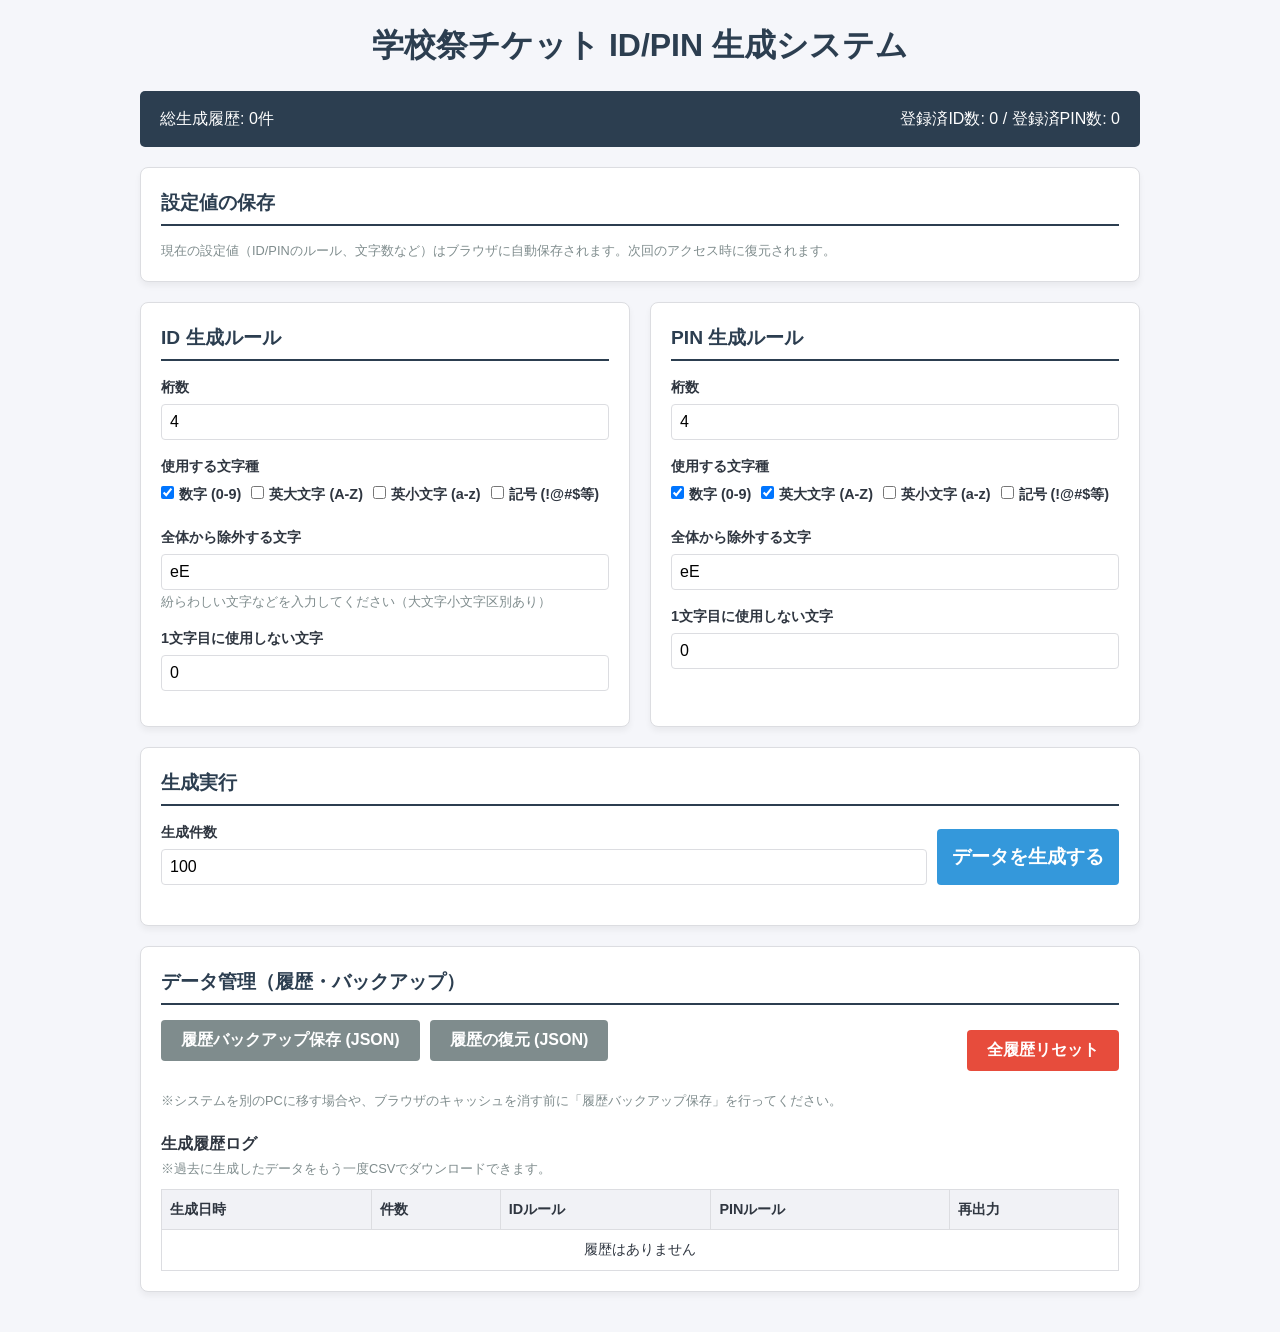
==== index.html @ c4ed3390 "feat: create initial HTML structure for ID PIN generator" ====
<!DOCTYPE html>
<html lang="ja">
<head>
    <meta charset="UTF-8">
    <meta name="viewport" content="width=device-width, initial-scale=1.0">
    <title>学校祭チケット ID/PIN 生成システム</title>
    <style>
        :root {
            --primary-color: #2c3e50;
            --secondary-color: #3498db;
            --danger-color: #e74c3c;
            --success-color: #2ecc71;
            --background-color: #f5f6fa;
            --card-bg: #ffffff;
            --border-color: #dcdde1;
            --text-color: #2f3640;
            --btn-csv-bg: #8e44ad; /* チケットCSVダウンロード（新規）の色 */
            --btn-csv-hover-bg: #9b59b6;
            --btn-history-bg: #34495e; /* 履歴からの再ダウンロードボタンの色 */
            --btn-history-hover-bg: #2c3e50;
        }

        * {
            box-sizing: border-box;
            margin: 0;
            padding: 0;
        }

        body {
            font-family: 'Helvetica Neue', Arial, 'Hiragino Kaku Gothic ProN', 'Hiragino Sans', Meiryo, sans-serif;
            background-color: var(--background-color);
            color: var(--text-color);
            line-height: 1.6;
            padding: 20px;
        }

        .container {
            max-width: 1000px;
            margin: 0 auto;
        }

        h1 {
            text-align: center;
            color: var(--primary-color);
            margin-bottom: 20px;
        }

        .status-bar {
            background-color: var(--primary-color);
            color: white;
            padding: 10px 20px;
            border-radius: 5px;
            margin-bottom: 20px;
            display: flex;
            justify-content: space-between;
            flex-wrap: wrap;
        }
        .status-bar span {
            margin: 5px 0;
        }

        .card {
            background-color: var(--card-bg);
            border-radius: 8px;
            padding: 20px;
            margin-bottom: 20px;
            box-shadow: 0 4px 6px rgba(0,0,0,0.05);
            border: 1px solid var(--border-color);
        }

        .card h2 {
            border-bottom: 2px solid var(--primary-color);
            padding-bottom: 5px;
            margin-bottom: 15px;
            font-size: 1.2rem;
            color: var(--primary-color);
        }

        .grid-2col {
            display: grid;
            grid-template-columns: 1fr 1fr;
            gap: 20px;
        }

        @media (max-width: 768px) {
            .grid-2col {
                grid-template-columns: 1fr;
            }
        }

        .form-group {
            margin-bottom: 15px;
        }

        .form-group label {
            display: block;
            font-weight: bold;
            margin-bottom: 5px;
            font-size: 0.9rem;
        }

        .form-group input[type="number"],
        .form-group input[type="text"] {
            width: 100%;
            padding: 8px;
            border: 1px solid var(--border-color);
            border-radius: 4px;
            font-size: 1rem;
        }

        .checkbox-group {
            display: flex;
            flex-wrap: wrap;
            gap: 10px;
        }

        .checkbox-label {
            display: flex;
            align-items: center;
            font-weight: normal;
            font-size: 0.9rem;
            cursor: pointer;
        }

        .checkbox-label input {
            margin-right: 5px;
        }

        .btn {
            padding: 10px 20px;
            border: none;
            border-radius: 4px;
            font-size: 1rem;
            cursor: pointer;
            transition: background-color 0.2s;
            color: white;
            font-weight: bold;
        }

        .btn-sm {
            padding: 5px 10px;
            font-size: 0.85rem;
        }

        .btn-primary { background-color: var(--secondary-color); }
        .btn-primary:hover { background-color: #2980b9; }
        
        .btn-danger { background-color: var(--danger-color); }
        .btn-danger:hover { background-color: #c0392b; }

        .btn-secondary { background-color: #7f8c8d; }
        .btn-secondary:hover { background-color: #95a5a6; }

        .btn-csv { background-color: var(--btn-csv-bg); }
        .btn-csv:hover { background-color: var(--btn-csv-hover-bg); }

        .btn-history { background-color: var(--btn-history-bg); }
        .btn-history:hover { background-color: var(--btn-history-hover-bg); }

        .btn-block {
            display: block;
            width: 100%;
            font-size: 1.2rem;
            padding: 15px;
        }

        .controls-row {
            display: flex;
            gap: 10px;
            align-items: flex-end;
            margin-bottom: 20px;
            flex-wrap: wrap;
        }
        .controls-row > *:not(:last-child) {
            margin-bottom: 10px;
        }
        .controls-row .btn-block {
            width: auto;
            min-width: 150px;
        }
        .controls-row > div:first-child {
            flex-grow: 1;
            min-width: 200px;
        }

        #fileInput {
            display: none;
        }
        
        .help-text {
            font-size: 0.8rem;
            color: #7f8c8d;
            margin-top: 2px;
        }

        table {
            width: 100%;
            border-collapse: collapse;
            margin-top: 10px;
            font-size: 0.9rem;
        }

        th, td {
            border: 1px solid var(--border-color);
            padding: 8px;
            text-align: left;
        }

        th {
            background-color: #f1f2f6;
        }
        
        #historyTable td {
            vertical-align: middle;
        }

        .alert {
            padding: 15px;
            margin-bottom: 20px;
            border-radius: 4px;
            color: white;
            font-weight: bold;
        }
        .alert-warning { background-color: #f39c12; }

    </style>
</head>
<body>

<div class="container">
    <h1>学校祭チケット ID/PIN 生成システム</h1>

    <div class="status-bar">
        <span id="statusTotalCreated">総生成履歴: 0件</span>
        <span id="statusUsedIds">登録済ID数: 0 / 登録済PIN数: 0</span>
    </div>

    <div class="card">
        <h2>設定値の保存</h2>
        <p class="help-text">現在の設定値（ID/PINのルール、文字数など）はブラウザに自動保存されます。次回のアクセス時に復元されます。</p>
    </div>

    <div class="grid-2col">
        <!-- ID設定 -->
        <div class="card">
            <h2>ID 生成ルール</h2>
            <div class="form-group">
                <label>桁数</label>
                <input type="number" id="idLength" value="4" min="4" max="32">
            </div>
            <div class="form-group">
                <label>使用する文字種</label>
                <div class="checkbox-group">
                    <label class="checkbox-label"><input type="checkbox" id="idUseNum" checked>数字 (0-9)</label>
                    <label class="checkbox-label"><input type="checkbox" id="idUseUpper">英大文字 (A-Z)</label>
                    <label class="checkbox-label"><input type="checkbox" id="idUseLower">英小文字 (a-z)</label>
                    <label class="checkbox-label"><input type="checkbox" id="idUseSym">記号 (!@#$等)</label>
                </div>
            </div>
            <div class="form-group">
                <label>全体から除外する文字</label>
                <input type="text" id="idExclude" value="eE" placeholder="例: 0Oo1Il">
                <div class="help-text">紛らわしい文字などを入力してください（大文字小文字区別あり）</div>
            </div>
            <div class="form-group">
                <label>1文字目に使用しない文字</label>
                <input type="text" id="idExcludeFirst" value="0">
            </div>
        </div>

        <!-- PIN設定 -->
        <div class="card">
            <h2>PIN 生成ルール</h2>
            <div class="form-group">
                <label>桁数</label>
                <input type="number" id="pinLength" value="4" min="4" max="32">
            </div>
            <div class="form-group">
                <label>使用する文字種</label>
                <div class="checkbox-group">
                    <label class="checkbox-label"><input type="checkbox" id="pinUseNum" checked>数字 (0-9)</label>
                    <label class="checkbox-label"><input type="checkbox" id="pinUseUpper" checked>英大文字 (A-Z)</label>
                    <label class="checkbox-label"><input type="checkbox" id="pinUseLower">英小文字 (a-z)</label>
                    <label class="checkbox-label"><input type="checkbox" id="pinUseSym">記号 (!@#$等)</label>
                </div>
            </div>
            <div class="form-group">
                <label>全体から除外する文字</label>
                <input type="text" id="pinExclude" value="eE" placeholder="例: 0Oo1Il">
            </div>
            <div class="form-group">
                <label>1文字目に使用しない文字</label>
                <input type="text" id="pinExcludeFirst" value="0">
            </div>
        </div>
    </div>

    <!-- 実行エリア -->
    <div class="card">
        <h2>生成実行</h2>
        <div class="controls-row">
            <div class="form-group" style="margin-bottom: 0; flex-grow: 1;">
                <label>生成件数</label>
                <input type="number" id="generateCount" value="100" min="1" max="10000">
            </div>
            <button class="btn btn-primary btn-block" style="width: auto;" onclick="generateData()">データを生成する</button>
        </div>
        <div id="theoreticalLimitAlert" class="alert alert-warning" style="display: none;">
            警告: 設定されたルールでは、理論上の最大生成可能件数を超過する、または非常に近い状態です。生成に時間がかかるか、失敗する可能性があります。
        </div>
    </div>

    <!-- 結果エリア -->
    <div class="card" id="resultArea" style="display: none;">
        <h2>直近の生成結果 <span id="currentCount"></span></h2>
        <div class="controls-row">
            <button class="btn btn-csv" onclick="downloadCSV()">チケット用CSVダウンロード</button>
        </div>
        <p class="help-text">※プレビューは先頭10件のみ表示しています</p>
        <table>
            <thead>
                <tr>
                    <th>No.</th>
                    <th>ID</th>
                    <th>PIN</th>
                </tr>
            </thead>
            <tbody id="previewTable">
                <!-- プレビューがここに挿入されます -->
            </tbody>
        </table>
    </div>

    <!-- 履歴・システム管理 -->
    <div class="card">
        <h2>データ管理（履歴・バックアップ）</h2>
        <div class="controls-row">
            <button class="btn btn-secondary" onclick="exportBackupJSON()">履歴バックアップ保存 (JSON)</button>
            <button class="btn btn-secondary" onclick="document.getElementById('fileInput').click()">履歴の復元 (JSON)</button>
            <input type="file" id="fileInput" accept=".json" onchange="importBackupJSON(event)">
            <button class="btn btn-danger" style="margin-left: auto;" onclick="clearHistory()">全履歴リセット</button>
        </div>
        <p class="help-text">※システムを別のPCに移す場合や、ブラウザのキャッシュを消す前に「履歴バックアップ保存」を行ってください。</p>
        
        <h3 style="margin-top: 20px; font-size: 1rem;">生成履歴ログ</h3>
        <p class="help-text">※過去に生成したデータをもう一度CSVでダウンロードできます。</p>
        <table>
            <thead>
                <tr>
                    <th>生成日時</th>
                    <th>件数</th>
                    <th>IDルール</th>
                    <th>PINルール</th>
                    <th>再出力</th>
                </tr>
            </thead>
            <tbody id="historyTable">
                <!-- 履歴がここに挿入されます -->
            </tbody>
        </table>
    </div>
</div>

<script>
    // --- 文字種定義 ---
    const CHAR_SETS = {
        num: '0123456789',
        upper: 'ABCDEFGHIJKLMNOPQRSTUVWXYZ',
        lower: 'abcdefghijklmnopqrstuvwxyz',
        sym: '!@#$%^&*()_+-=[]{}|;:,.<>?'
    };

    // --- データ保存用キー ---
    const STORAGE_KEY = 'ticket_generator_data';

    // --- アプリケーションデータ構造 ---
    let appData = {
        settings: {
            id: { length: 4, useNum: true, useUpper: false, useLower: false, useSym: false, exclude: 'eE', excludeFirst: '0' },
            pin: { length: 4, useNum: true, useUpper: true, useLower: false, useSym: false, exclude: 'eE', excludeFirst: '0' },
            generateCount: 100
        },
        history: [], // { batchId, date, count, idRules, pinRules, data: [{id, pin}] }
        usedIds: [],
        usedPins: []
    };

    let currentGeneratedBatch = []; 

    // --- 初期化処理 ---
    window.onload = function() {
        loadData();
        applySettingsToUI();
        updateUI();
    };

    // --- ロジック: データロード・セーブ ---
    function loadData() {
        try {
            const saved = localStorage.getItem(STORAGE_KEY);
            if (saved) {
                const parsed = JSON.parse(saved);
                appData.settings = { ...getDefaultSettings(), ...parsed.settings };
                appData.history = parsed.history || [];
                appData.usedIds = parsed.usedIds || [];
                appData.usedPins = parsed.usedPins || [];
            } else {
                appData.settings = getDefaultSettings();
            }
        } catch (e) {
            console.error("データの読み込みに失敗しました", e);
            alert("履歴データの読み込みに失敗しました。データが破損している可能性があります。");
            appData.settings = getDefaultSettings();
        }
    }

    function saveData() {
        try {
            localStorage.setItem(STORAGE_KEY, JSON.stringify(appData));
        } catch (e) {
            console.error("データの保存に失敗しました", e);
            alert("データの保存に失敗しました。ブラウザのストレージ容量制限に達した可能性があります。古い履歴を削除するかバックアップを取ってください。");
        }
    }

    // --- デフォルト設定 ---
    function getDefaultSettings() {
        return {
            id: { length: 4, useNum: true, useUpper: false, useLower: false, useSym: false, exclude: 'eE', excludeFirst: '0' },
            pin: { length: 4, useNum: true, useUpper: true, useLower: false, useSym: false, exclude: 'eE', excludeFirst: '0' },
            generateCount: 100
        };
    }

    // --- UIと設定の同期 ---
    function applySettingsToUI() {
        document.getElementById('idLength').value = appData.settings.id.length;
        document.getElementById('idUseNum').checked = appData.settings.id.useNum;
        document.getElementById('idUseUpper').checked = appData.settings.id.useUpper;
        document.getElementById('idUseLower').checked = appData.settings.id.useLower;
        document.getElementById('idUseSym').checked = appData.settings.id.useSym;
        document.getElementById('idExclude').value = appData.settings.id.exclude;
        document.getElementById('idExcludeFirst').value = appData.settings.id.excludeFirst;

        document.getElementById('pinLength').value = appData.settings.pin.length;
        document.getElementById('pinUseNum').checked = appData.settings.pin.useNum;
        document.getElementById('pinUseUpper').checked = appData.settings.pin.useUpper;
        document.getElementById('pinUseLower').checked = appData.settings.pin.useLower;
        document.getElementById('pinUseSym').checked = appData.settings.pin.useSym;
        document.getElementById('pinExclude').value = appData.settings.pin.exclude;
        document.getElementById('pinExcludeFirst').value = appData.settings.pin.excludeFirst;

        document.getElementById('generateCount').value = appData.settings.generateCount;
    }

    function saveSettingsFromUI() {
        appData.settings.id.length = parseInt(document.getElementById('idLength').value);
        appData.settings.id.useNum = document.getElementById('idUseNum').checked;
        appData.settings.id.useUpper = document.getElementById('idUseUpper').checked;
        appData.settings.id.useLower = document.getElementById('idUseLower').checked;
        appData.settings.id.useSym = document.getElementById('idUseSym').checked;
        appData.settings.id.exclude = document.getElementById('idExclude').value;
        appData.settings.id.excludeFirst = document.getElementById('idExcludeFirst').value;

        appData.settings.pin.length = parseInt(document.getElementById('pinLength').value);
        appData.settings.pin.useNum = document.getElementById('pinUseNum').checked;
        appData.settings.pin.useUpper = document.getElementById('pinUseUpper').checked;
        appData.settings.pin.useLower = document.getElementById('pinUseLower').checked;
        appData.settings.pin.useSym = document.getElementById('pinUseSym').checked;
        appData.settings.pin.exclude = document.getElementById('pinExclude').value;
        appData.settings.pin.excludeFirst = document.getElementById('pinExcludeFirst').value;

        appData.settings.generateCount = parseInt(document.getElementById('generateCount').value);
        saveData();
    }

    // --- ロジック: 文字列生成 ---
    function buildCharPool(typeSettings) {
        let pool = '';
        if (typeSettings.useNum) pool += CHAR_SETS.num;
        if (typeSettings.useUpper) pool += CHAR_SETS.upper;
        if (typeSettings.useLower) pool += CHAR_SETS.lower;
        if (typeSettings.useSym) pool += CHAR_SETS.sym;

        if (typeSettings.exclude) {
            const excludeRegex = new RegExp(`[${escapeRegex(typeSettings.exclude)}]`, 'g');
            pool = pool.replace(excludeRegex, '');
        }
        return pool;
    }

    function escapeRegex(string) {
        return string.replace(/[.*+?^${}()|[\]\\]/g, '\\$&');
    }

    function generateRandomString(length, pool, excludeFirstChars) {
        let result = '';
        const poolLength = pool.length;
        
        let firstChar = '';
        let attempts = 0;
        do {
            firstChar = pool.charAt(Math.floor(Math.random() * poolLength));
            attempts++;
            if (attempts > 2000) throw new Error("1文字目の生成ルールが厳しすぎます。");
        } while (excludeFirstChars.includes(firstChar));
        result += firstChar;

        for (let i = 1; i < length; i++) {
            result += pool.charAt(Math.floor(Math.random() * poolLength));
        }
        return result;
    }

    // --- ロジック: 理論値計算 ---
    function calculateTheoreticalMax(length, poolLength) {
        if (poolLength === 0) return 0;
        return Math.pow(poolLength, length);
    }

    // --- ロジック: メイン生成処理 ---
    function generateData() {
        saveSettingsFromUI();
        
        const settings = appData.settings;
        const count = settings.generateCount;

        const idPool = buildCharPool(settings.id);
        const pinPool = buildCharPool(settings.pin);

        if (idPool.length === 0) return alert("IDに使用できる文字がありません。ルールを見直してください。");
        if (pinPool.length === 0) return alert("PINに使用できる文字がありません。ルールを見直してください。");

        const idTheoreticalMax = calculateTheoreticalMax(settings.id.length, idPool.length);
        const pinTheoreticalMax = calculateTheoreticalMax(settings.pin.length, pinPool.length);
        const totalPossibleCombinations = Math.min(idTheoreticalMax, pinTheoreticalMax);
        
        const currentTotalUsed = appData.usedIds.length;
        const generationLimit = 10000;
        const theoreticalLimitThreshold = 100000;

        if (count > generationLimit) {
             alert(`生成件数が ${generationLimit}件 を超えています。処理に時間がかかるか、失敗する可能性があります。`);
        }

        let theoreticalMaxWarning = false;
        if (totalPossibleCombinations > 0) {
            if (currentTotalUsed + count > theoreticalLimitThreshold || count > theoreticalLimitThreshold) {
                theoreticalMaxWarning = true;
            }
        } else {
            if (currentTotalUsed + count > theoreticalLimitThreshold) {
                theoreticalMaxWarning = true;
            }
        }

        if (theoreticalMaxWarning) {
            document.getElementById('theoreticalLimitAlert').style.display = 'block';
            if (!confirm("警告: 設定されたルールでは、理論上の最大生成可能件数を超過する、または非常に近い状態です。\n生成に時間がかかるか、失敗する可能性があります。\n続行しますか？")) {
                document.getElementById('theoreticalLimitAlert').style.display = 'none';
                return;
            }
            document.getElementById('theoreticalLimitAlert').style.display = 'none';
        } else {
             document.getElementById('theoreticalLimitAlert').style.display = 'none';
        }

        const usedIdsSet = new Set(appData.usedIds);
        const usedPinsSet = new Set(appData.usedPins);

        let newBatch = [];
        let newIds = [];
        let newPins = [];

        const idExcludeFirstChars = settings.id.excludeFirst;
        const pinExcludeFirstChars = settings.pin.excludeFirst;

        try {
            const maxAttemptsPerItem = 2000;
            let totalAttempts = 0;
            const maxTotalAttempts = count * maxAttemptsPerItem * 2;

            for (let i = 0; i < count; i++) {
                let newId, newPin;
                let idAttempts = 0;
                let pinAttempts = 0;

                do {
                    newId = generateRandomString(settings.id.length, idPool, idExcludeFirstChars);
                    idAttempts++;
                    totalAttempts++;
                    if (idAttempts > maxAttemptsPerItem || totalAttempts > maxTotalAttempts) throw new Error("IDの生成に失敗しました。ルールが厳しすぎるか、組み合わせが枯渇しています。");
                } while (usedIdsSet.has(newId));
                usedIdsSet.add(newId);

                do {
                    newPin = generateRandomString(settings.pin.length, pinPool, pinExcludeFirstChars);
                    pinAttempts++;
                    totalAttempts++;
                    if (pinAttempts > maxAttemptsPerItem || totalAttempts > maxTotalAttempts) throw new Error("PINの生成に失敗しました。ルールが厳しすぎるか、組み合わせが枯渇しています。");
                } while (usedPinsSet.has(newPin));
                usedPinsSet.add(newPin);

                newBatch.push({ id: newId, pin: newPin });
                newIds.push(newId);
                newPins.push(newPin);
            }
        } catch (e) {
            alert("生成エラー: " + e.message);
            return;
        }

        const now = new Date();
        const batchInfo = {
            batchId: 'BATCH_' + now.getTime(),
            date: now.toLocaleString('ja-JP'),
            count: count,
            idRules: { ...settings.id },
            pinRules: { ...settings.pin },
            data: newBatch // ★生成したデータ本体を履歴にも保存する
        };

        appData.history.unshift(batchInfo);
        appData.usedIds.push(...newIds);
        appData.usedPins.push(...newPins);
        
        saveData();
        currentGeneratedBatch = newBatch;
        
        updateUI();
        renderPreview();
        
        document.getElementById('resultArea').style.display = 'block';
        alert(`${count}件の生成が完了しました！`);
    }

    // --- UI更新処理 ---
    function updateUI() {
        let totalCount = appData.history.reduce((sum, record) => sum + record.count, 0);
        document.getElementById('statusTotalCreated').innerText = `総生成履歴: ${totalCount.toLocaleString()}件`;
        document.getElementById('statusUsedIds').innerText = `登録済ID数: ${appData.usedIds.length.toLocaleString()} / 登録済PIN数: ${appData.usedPins.length.toLocaleString()}`;

        const tbody = document.getElementById('historyTable');
        tbody.innerHTML = '';
        if (appData.history.length === 0) {
            tbody.innerHTML = '<tr><td colspan="5" style="text-align:center;">履歴はありません</td></tr>';
        } else {
            appData.history.forEach(record => {
                const tr = document.createElement('tr');
                const formatRules = (rules) => {
                    let parts = [];
                    if (rules.length !== undefined) parts.push(`${rules.length}桁`);
                    if (rules.useNum) parts.push('数字');
                    if (rules.useUpper) parts.push('大文字');
                    if (rules.useLower) parts.push('小文字');
                    if (rules.useSym) parts.push('記号');
                    if (rules.exclude) parts.push(`除外:${rules.exclude}`);
                    if (rules.excludeFirst) parts.push(`1桁除外:${rules.excludeFirst}`);
                    return parts.join(', ');
                };

                // データが存在するかどうかでボタンの表示を切り替え
                const hasData = record.data && record.data.length > 0;
                const downloadBtn = hasData 
                    ? `<button class="btn btn-history btn-sm" onclick="downloadHistoricalData('${record.batchId}')">CSV出力</button>`
                    : `<span style="color:#999; font-size:0.8em;">データなし</span>`;

                tr.innerHTML = `
                    <td>${record.date}</td>
                    <td>${record.count.toLocaleString()} 件</td>
                    <td style="font-size:0.8em;">${formatRules(record.idRules)}</td>
                    <td style="font-size:0.8em;">${formatRules(record.pinRules)}</td>
                    <td style="text-align:center;">${downloadBtn}</td>
                `;
                tbody.appendChild(tr);
            });
        }
    }

    function renderPreview() {
        document.getElementById('currentCount').innerText = `(${currentGeneratedBatch.length}件)`;
        const tbody = document.getElementById('previewTable');
        tbody.innerHTML = '';
        
        const displayLimit = Math.min(currentGeneratedBatch.length, 10);
        for (let i = 0; i < displayLimit; i++) {
            const item = currentGeneratedBatch[i];
            const tr = document.createElement('tr');
            tr.innerHTML = `<td>${i + 1}</td><td>${item.id}</td><td>${item.pin}</td>`;
            tbody.appendChild(tr);
        }
    }

    // --- エクスポート・管理系 ---
    function escapeCSV(val) {
        val = String(val);
        if (val.includes(',') || val.includes('"') || val.includes('\n')) {
            return '"' + val.replace(/"/g, '""') + '"';
        }
        return val;
    }

    // 直近の生成分をCSVダウンロード
    function downloadCSV() {
        if (currentGeneratedBatch.length === 0) return alert("エクスポートするデータがありません。");
        exportBatchToCSV(currentGeneratedBatch, `tickets_${new Date().toISOString().replace(/[-T:]/g, '').split('.')[0]}.csv`);
    }

    // 過去の履歴データを再ダウンロード
    function downloadHistoricalData(batchId) {
        const targetBatch = appData.history.find(b => b.batchId === batchId);
        if (!targetBatch || !targetBatch.data) {
            return alert("この履歴のデータ本体が見つかりません。");
        }
        // 日付文字列をファイル名用に安全な形式に変換（例: 2023/10/24 15:30:00 -> 20231024_153000）
        const safeDateStr = targetBatch.date.replace(/[\/\s:]/g, '_').replace('__', '_');
        exportBatchToCSV(targetBatch.data, `tickets_history_${safeDateStr}.csv`);
    }

    // 共通のCSV出力処理
    function exportBatchToCSV(dataArray, filename) {
        let csvContent = "ID,PIN\n";
        dataArray.forEach(item => {
            csvContent += `${escapeCSV(item.id)},${escapeCSV(item.pin)}\n`;
        });
        const bom = new Uint8Array([0xEF, 0xBB, 0xBF]);
        const blob = new Blob([bom, csvContent], { type: 'text/csv;charset=utf-8;' });
        const link = document.createElement("a");
        const url = URL.createObjectURL(blob);
        link.setAttribute("href", url);
        link.setAttribute("download", filename);
        link.style.visibility = 'hidden';
        document.body.appendChild(link);
        link.click();
        document.body.removeChild(link);
    }

    // バックアップJSONエクスポート
    function exportBackupJSON() {
        if (appData.usedIds.length === 0 && appData.history.length === 0) return alert("バックアップするデータがありません。");
        const dataStr = JSON.stringify(appData);
        const blob = new Blob([dataStr], { type: 'application/json' });
        const link = document.createElement("a");
        const url = URL.createObjectURL(blob);
        link.setAttribute("href", url);
        link.setAttribute("download", `ticket_generator_backup_${new Date().toISOString().replace(/[-T:]/g, '').split('.')[0]}.json`);
        document.body.appendChild(link);
        link.click();
        document.body.removeChild(link);
    }

    // バックアップJSONインポート
    function importBackupJSON(event) {
        const file = event.target.files[0];
        if (!file) return;

        const reader = new FileReader();
        reader.onload = function(e) {
            try {
                const importedData = JSON.parse(e.target.result);
                if (importedData && typeof importedData === 'object' &&
                    importedData.settings && importedData.history &&
                    importedData.usedIds && importedData.usedPins) {
                    
                    appData = {
                        settings: { ...getDefaultSettings(), ...importedData.settings },
                        history: importedData.history || [],
                        usedIds: importedData.usedIds || [],
                        usedPins: importedData.usedPins || []
                    };
                    saveData();
                    applySettingsToUI();
                    updateUI();
                    document.getElementById('resultArea').style.display = 'none';
                    alert("履歴データを復元しました。");
                } else {
                    alert("無効なバックアップファイルです。フォーマットが一致しません。");
                }
            } catch (err) {
                alert("ファイルの読み込みに失敗しました。ファイルが破損しているか、JSON形式ではありません。");
            }
            document.getElementById('fileInput').value = '';
        };
        reader.onerror = function() {
             alert("ファイルの読み込み中にエラーが発生しました。");
        };
        reader.readAsText(file);
    }

    // 全履歴リセット
    function clearHistory() {
        if (confirm("本当にすべての履歴、登録済みID/PIN、および設定を削除しますか？\n（この操作は元に戻せません。必要に応じて事前にバックアップを行ってください）")) {
            appData = {
                settings: getDefaultSettings(),
                history: [],
                usedIds: [],
                usedPins: []
            };
            saveData();
            applySettingsToUI();
            updateUI();
            document.getElementById('resultArea').style.display = 'none';
            alert("すべてのデータと設定をリセットしました。");
        }
    }

    // 各入力フィールドからフォーカスが外れた際などに設定を保存
    const settingInputs = document.querySelectorAll('#idLength, #idExclude, #idExcludeFirst, #pinLength, #pinExclude, #pinExcludeFirst, #generateCount');
    const settingCheckboxes = document.querySelectorAll('input[type="checkbox"][id^="idUse"], input[type="checkbox"][id^="pinUse"]');

    settingInputs.forEach(input => {
        input.addEventListener('blur', () => saveSettingsFromUI());
        input.addEventListener('change', () => saveSettingsFromUI());
    });
    settingCheckboxes.forEach(checkbox => {
        checkbox.addEventListener('change', () => saveSettingsFromUI());
    });

</script>

</body>
</html>
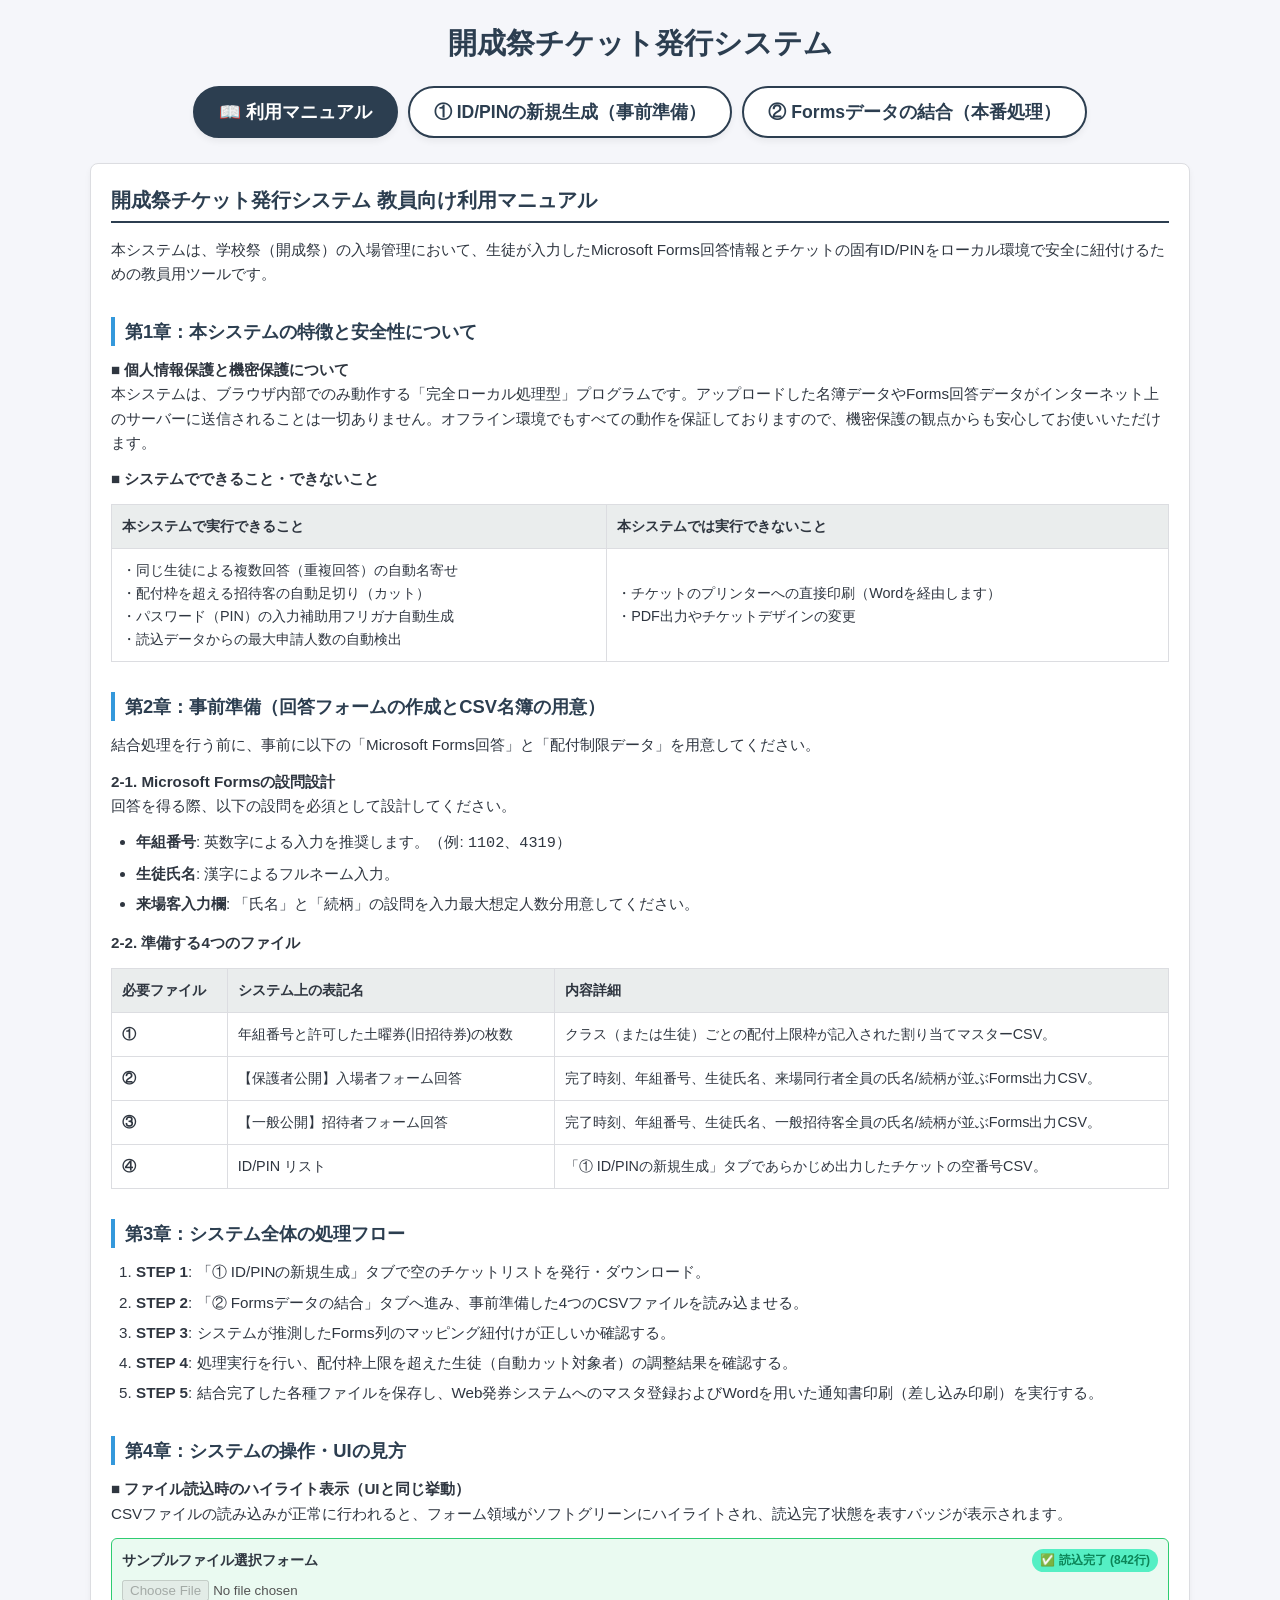
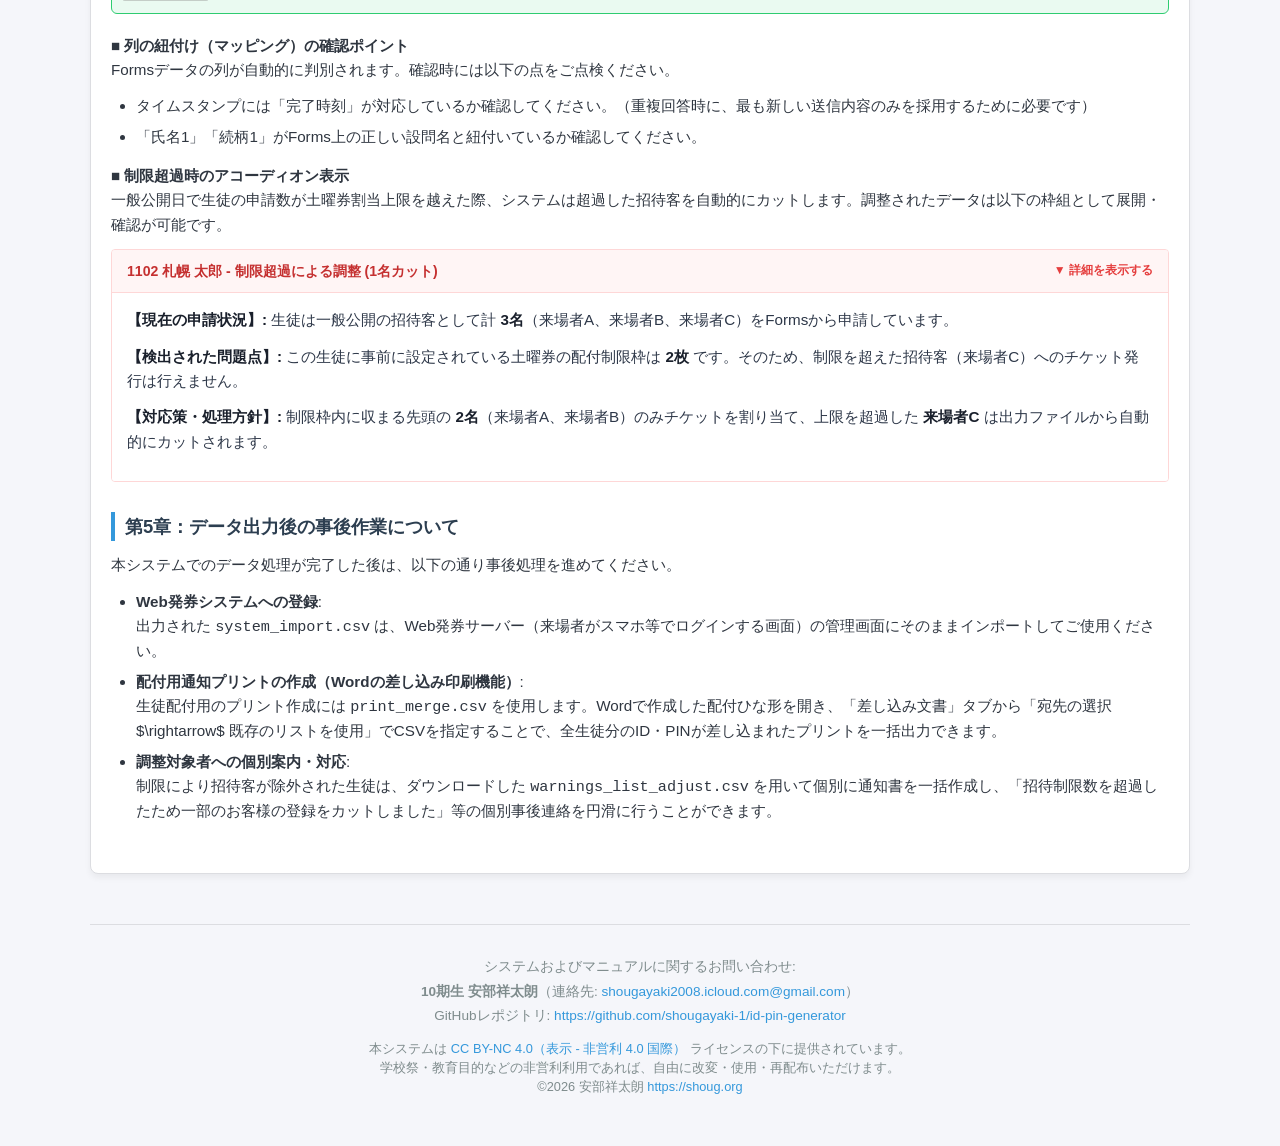
==== commit 0440f16c: "marge to 1 file" ====
--- a/index.html
+++ b/index.html
@@ -3,21 +3,21 @@
 <head>
     <meta charset="UTF-8">
     <meta name="viewport" content="width=device-width, initial-scale=1.0">
-    <title>学校祭チケット ID/PIN 生成システム</title>
+    <title>開成祭チケット発行システム</title>
     <style>
         :root {
             --primary-color: #2c3e50;
-            --secondary-color: #3498db;
+            --secondary-color: #34495e;
+            --accent-color: #3498db;
             --danger-color: #e74c3c;
-            --success-color: #2ecc71;
+            --success-color: #27ae60;
             --background-color: #f5f6fa;
             --card-bg: #ffffff;
             --border-color: #dcdde1;
             --text-color: #2f3640;
-            --btn-csv-bg: #8e44ad; /* チケットCSVダウンロード（新規）の色 */
+            --guide-bg: #e8f4f8;
+            --btn-csv-bg: #8e44ad;
             --btn-csv-hover-bg: #9b59b6;
-            --btn-history-bg: #34495e; /* 履歴からの再ダウンロードボタンの色 */
-            --btn-history-hover-bg: #2c3e50;
         }
 
         * {
@@ -35,7 +35,7 @@
         }
 
         .container {
-            max-width: 1000px;
+            max-width: 1100px;
             margin: 0 auto;
         }
 
@@ -43,10 +43,335 @@
             text-align: center;
             color: var(--primary-color);
             margin-bottom: 20px;
+            font-size: 1.8rem;
+        }
+
+        /* タブメニュー */
+        .tab-menu {
+            display: flex;
+            justify-content: center;
+            gap: 10px;
+            margin-bottom: 25px;
+            flex-wrap: wrap;
+        }
+
+        .tab-btn {
+            padding: 12px 24px;
+            font-size: 1.1rem;
+            font-weight: bold;
+            border: 2px solid var(--primary-color);
+            background-color: white;
+            color: var(--primary-color);
+            border-radius: 30px;
+            cursor: pointer;
+            transition: all 0.3s ease;
+            box-shadow: 0 4px 6px rgba(0,0,0,0.05);
+        }
+
+        .tab-btn.active {
+            background-color: var(--primary-color);
+            color: white;
+        }
+
+        .tab-content {
+            display: none;
+        }
+
+        .tab-content.active {
+            display: block;
+        }
+
+        /* カード・コンポーネント */
+        .card {
+            background-color: var(--card-bg);
+            border-radius: 8px;
+            padding: 20px;
+            margin-bottom: 20px;
+            box-shadow: 0 4px 6px rgba(0,0,0,0.05);
+            border: 1px solid var(--border-color);
+        }
+
+        .card h2 {
+            border-bottom: 2px solid var(--primary-color);
+            padding-bottom: 5px;
+            margin-bottom: 15px;
+            font-size: 1.25rem;
+            color: var(--primary-color);
+        }
+
+        .guide-box {
+            background-color: var(--guide-bg);
+            border-left: 4px solid var(--accent-color);
+            padding: 15px;
+            margin-bottom: 20px;
+            border-radius: 0 5px 5px 0;
+            font-size: 0.9rem;
+        }
+
+        .guide-box h3 {
+            color: #2980b9;
+            margin-bottom: 8px;
+            font-size: 1rem;
+        }
+
+        .guide-box ol, .guide-box ul {
+            margin-left: 20px;
+        }
+
+        .grid-2col {
+            display: grid;
+            grid-template-columns: 1fr 1fr;
+            gap: 20px;
+        }
+
+        @media (max-width: 768px) {
+            .grid-2col {
+                grid-template-columns: 1fr;
+            }
+        }
+
+        .form-group {
+            margin-bottom: 15px;
+            transition: all 0.3s ease;
+        }
+
+        .form-group label {
+            display: flex;
+            justify-content: space-between;
+            align-items: center;
+            font-weight: bold;
+            margin-bottom: 5px;
+            font-size: 0.9rem;
+        }
+
+        .form-group input[type="number"],
+        .form-group input[type="text"],
+        .form-group select {
+            width: 100%;
+            padding: 8px;
+            border: 1px solid var(--border-color);
+            border-radius: 4px;
+            font-size: 1rem;
+            background-color: white;
+        }
+
+        /* 読込インジケーター */
+        .file-status {
+            display: inline-block;
+            padding: 2px 8px;
+            border-radius: 12px;
+            font-size: 0.75rem;
+            font-weight: bold;
+            background-color: #ffeaa7;
+            color: #d63031;
+        }
+        .file-status.loaded {
+            background-color: #55efc4;
+            color: #0b8457;
+        }
+
+        /* ファイル読込完了ハイライト */
+        .loaded-input-wrapper {
+            background-color: #eafaf1 !important;
+            border-color: #2ecc71 !important;
+            border-style: solid !important;
+            border-width: 1px !important;
+            padding: 10px !important;
+            border-radius: 6px !important;
+        }
+
+        .checkbox-group {
+            display: flex;
+            flex-wrap: wrap;
+            gap: 10px;
+        }
+
+        .checkbox-label {
+            display: flex;
+            align-items: center;
+            font-weight: normal;
+            font-size: 0.9rem;
+            cursor: pointer;
+        }
+
+        .checkbox-label input {
+            margin-right: 5px;
+        }
+
+        .btn {
+            padding: 10px 20px;
+            border: none;
+            border-radius: 4px;
+            font-size: 1rem;
+            cursor: pointer;
+            transition: opacity 0.2s;
+            color: white;
+            font-weight: bold;
+        }
+
+        .btn:hover { opacity: 0.9; }
+        .btn-sm { padding: 5px 10px; font-size: 0.85rem; }
+
+        .btn-primary { background-color: var(--accent-color); }
+        .btn-secondary { background-color: var(--secondary-color); }
+        .btn-danger { background-color: var(--danger-color); }
+        .btn-success { background-color: var(--success-color); }
+        .btn-csv { background-color: var(--btn-csv-bg); }
+
+        .btn-block {
+            display: block;
+            width: 100%;
+            font-size: 1.1rem;
+            padding: 12px;
+        }
+
+        .controls-row {
+            display: flex;
+            gap: 10px;
+            align-items: flex-end;
+            margin-bottom: 15px;
+            flex-wrap: wrap;
+        }
+
+        table {
+            width: 100%;
+            border-collapse: collapse;
+            margin-top: 10px;
+            font-size: 0.9rem;
+        }
+
+        th, td {
+            border: 1px solid var(--border-color);
+            padding: 8px;
+            text-align: left;
+        }
+
+        th { background-color: #f1f2f6; }
+
+        .help-text {
+            font-size: 0.8rem;
+            color: #7f8c8d;
+            margin-top: 2px;
+        }
+
+        #logArea {
+            background-color: #2c3e50;
+            color: #ecf0f1;
+            padding: 15px;
+            border-radius: 5px;
+            height: 150px;
+            overflow-y: auto;
+            font-family: monospace;
+            font-size: 0.85rem;
+            white-space: pre-wrap;
+            margin-top: 10px;
+        }
+
+        /* 警告一覧アコーディオン */
+        .accordion-container {
+            margin-bottom: 8px;
+            border: 1px solid #fed7d7;
+            border-radius: 4px;
+            overflow: hidden;
+        }
+
+        .accordion-header {
+            background-color: #fff5f5;
+            color: #c53030;
+            padding: 10px 15px;
+            font-weight: bold;
+            font-size: 0.88rem;
+            cursor: pointer;
+            user-select: none;
+            display: flex;
+            justify-content: space-between;
+            align-items: center;
+        }
+
+        .accordion-header::after {
+            content: '▼ 詳細を表示する';
+            font-size: 0.75rem;
+            color: #e53e3e;
+        }
+
+        .accordion-header.active::after {
+            content: '▲ 詳細を閉じる';
+        }
+
+        .accordion-body {
+            display: none;
+            background-color: #ffffff;
+            padding: 15px;
+            border-top: 1px solid #fed7d7;
+            font-size: 0.85rem;
+            color: #2d3748;
+        }
+
+        .accordion-body p { margin-bottom: 8px; }
+        .accordion-body p strong { color: #1a202c; }
+
+        /* トラブルシューター */
+        .trouble-card {
+            border: 1px solid #f5c6cb;
+            background-color: #f8d7da;
+            color: #721c24;
+            padding: 15px;
+            border-radius: 6px;
+            margin-top: 15px;
+            display: none;
+        }
+
+        .trouble-card h3 { font-size: 1rem; margin-bottom: 8px; font-weight: bold; }
+        .trouble-card ul { margin-left: 20px; font-size: 0.85rem; }
+        .trouble-card li { margin-bottom: 5px; }
+
+        .mapping-container {
+            display: flex;
+            gap: 20px;
+            flex-wrap: wrap;
+        }
+
+        .mapping-box {
+            flex: 1;
+            min-width: 320px;
+            background: #f8f9fa;
+            padding: 15px;
+            border-radius: 5px;
+            border: 1px solid #eee;
+        }
+
+        .mapping-box h3 {
+            font-size: 0.95rem;
+            margin-bottom: 10px;
+            color: #d35400;
+            border-bottom: 1px solid #ccc;
+            padding-bottom: 5px;
+        }
+
+        .mapping-item {
+            border-bottom: 1px dashed #ddd;
+            padding-bottom: 5px;
+            margin-bottom: 5px;
+            display: flex;
+            justify-content: space-between;
+            align-items: center;
+        }
+
+        .mapping-item label {
+            font-size: 0.8rem;
+            width: 45%;
+            font-weight: bold;
+            color: #555;
+        }
+
+        .mapping-item select {
+            width: 50%;
+            font-size: 0.8rem;
+            padding: 3px;
         }
 
         .status-bar {
-            background-color: var(--primary-color);
+            background-color: var(--secondary-color);
             color: white;
             padding: 10px 20px;
             border-radius: 5px;
@@ -54,164 +379,7 @@
             display: flex;
             justify-content: space-between;
             flex-wrap: wrap;
-        }
-        .status-bar span {
-            margin: 5px 0;
-        }
-
-        .card {
-            background-color: var(--card-bg);
-            border-radius: 8px;
-            padding: 20px;
-            margin-bottom: 20px;
-            box-shadow: 0 4px 6px rgba(0,0,0,0.05);
-            border: 1px solid var(--border-color);
-        }
-
-        .card h2 {
-            border-bottom: 2px solid var(--primary-color);
-            padding-bottom: 5px;
-            margin-bottom: 15px;
-            font-size: 1.2rem;
-            color: var(--primary-color);
-        }
-
-        .grid-2col {
-            display: grid;
-            grid-template-columns: 1fr 1fr;
-            gap: 20px;
-        }
-
-        @media (max-width: 768px) {
-            .grid-2col {
-                grid-template-columns: 1fr;
-            }
-        }
-
-        .form-group {
-            margin-bottom: 15px;
-        }
-
-        .form-group label {
-            display: block;
-            font-weight: bold;
-            margin-bottom: 5px;
             font-size: 0.9rem;
-        }
-
-        .form-group input[type="number"],
-        .form-group input[type="text"] {
-            width: 100%;
-            padding: 8px;
-            border: 1px solid var(--border-color);
-            border-radius: 4px;
-            font-size: 1rem;
-        }
-
-        .checkbox-group {
-            display: flex;
-            flex-wrap: wrap;
-            gap: 10px;
-        }
-
-        .checkbox-label {
-            display: flex;
-            align-items: center;
-            font-weight: normal;
-            font-size: 0.9rem;
-            cursor: pointer;
-        }
-
-        .checkbox-label input {
-            margin-right: 5px;
-        }
-
-        .btn {
-            padding: 10px 20px;
-            border: none;
-            border-radius: 4px;
-            font-size: 1rem;
-            cursor: pointer;
-            transition: background-color 0.2s;
-            color: white;
-            font-weight: bold;
-        }
-
-        .btn-sm {
-            padding: 5px 10px;
-            font-size: 0.85rem;
-        }
-
-        .btn-primary { background-color: var(--secondary-color); }
-        .btn-primary:hover { background-color: #2980b9; }
-        
-        .btn-danger { background-color: var(--danger-color); }
-        .btn-danger:hover { background-color: #c0392b; }
-
-        .btn-secondary { background-color: #7f8c8d; }
-        .btn-secondary:hover { background-color: #95a5a6; }
-
-        .btn-csv { background-color: var(--btn-csv-bg); }
-        .btn-csv:hover { background-color: var(--btn-csv-hover-bg); }
-
-        .btn-history { background-color: var(--btn-history-bg); }
-        .btn-history:hover { background-color: var(--btn-history-hover-bg); }
-
-        .btn-block {
-            display: block;
-            width: 100%;
-            font-size: 1.2rem;
-            padding: 15px;
-        }
-
-        .controls-row {
-            display: flex;
-            gap: 10px;
-            align-items: flex-end;
-            margin-bottom: 20px;
-            flex-wrap: wrap;
-        }
-        .controls-row > *:not(:last-child) {
-            margin-bottom: 10px;
-        }
-        .controls-row .btn-block {
-            width: auto;
-            min-width: 150px;
-        }
-        .controls-row > div:first-child {
-            flex-grow: 1;
-            min-width: 200px;
-        }
-
-        #fileInput {
-            display: none;
-        }
-        
-        .help-text {
-            font-size: 0.8rem;
-            color: #7f8c8d;
-            margin-top: 2px;
-        }
-
-        table {
-            width: 100%;
-            border-collapse: collapse;
-            margin-top: 10px;
-            font-size: 0.9rem;
-        }
-
-        th, td {
-            border: 1px solid var(--border-color);
-            padding: 8px;
-            text-align: left;
-        }
-
-        th {
-            background-color: #f1f2f6;
-        }
-        
-        #historyTable td {
-            vertical-align: middle;
         }
 
         .alert {
@@ -223,178 +391,513 @@
         }
         .alert-warning { background-color: #f39c12; }
 
+        /* マニュアル専用スタイル */
+        .manual-section {
+            margin-bottom: 30px;
+        }
+        .manual-section h3 {
+            color: var(--primary-color);
+            font-size: 1.15rem;
+            margin-bottom: 12px;
+            border-left: 4px solid var(--accent-color);
+            padding-left: 10px;
+        }
+        .manual-section p {
+            margin-bottom: 12px;
+            font-size: 0.95rem;
+        }
+        .manual-section ul, .manual-section ol {
+            margin-left: 25px;
+            margin-bottom: 15px;
+            font-size: 0.95rem;
+        }
+        .manual-section li {
+            margin-bottom: 6px;
+        }
+        .manual-table {
+            width: 100%;
+            border-collapse: collapse;
+            margin-bottom: 20px;
+        }
+        .manual-table th, .manual-table td {
+            border: 1px solid var(--border-color);
+            padding: 10px;
+            font-size: 0.9rem;
+        }
+        .manual-table th {
+            background-color: #eaeded;
+            font-weight: bold;
+        }
+
+        /* 開発情報フッター */
+        .footer-credits {
+            text-align: center;
+            padding: 30px 10px;
+            margin-top: 50px;
+            border-top: 1px solid var(--border-color);
+            color: #7f8c8d;
+            font-size: 0.85rem;
+            line-height: 1.8;
+        }
+        .footer-credits a {
+            color: var(--accent-color);
+            text-decoration: none;
+        }
+        .footer-credits a:hover {
+            text-decoration: underline;
+        }
     </style>
 </head>
 <body>
 
 <div class="container">
-    <h1>学校祭チケット ID/PIN 生成システム</h1>
-
-    <div class="status-bar">
-        <span id="statusTotalCreated">総生成履歴: 0件</span>
-        <span id="statusUsedIds">登録済ID数: 0 / 登録済PIN数: 0</span>
+    <h1>開成祭チケット発行システム</h1>
+
+    <!-- タブメニュー -->
+    <div class="tab-menu">
+        <button id="defaultTabBtn" class="tab-btn active" onclick="switchTab('manualTab', this)">📖 利用マニュアル</button>
+        <button class="tab-btn" onclick="switchTab('generatorTab', this)">① ID/PINの新規生成（事前準備）</button>
+        <button class="tab-btn" onclick="switchTab('processorTab', this)">② Formsデータの結合（本番処理）</button>
     </div>
 
-    <div class="card">
-        <h2>設定値の保存</h2>
-        <p class="help-text">現在の設定値（ID/PINのルール、文字数など）はブラウザに自動保存されます。次回のアクセス時に復元されます。</p>
-    </div>
-
-    <div class="grid-2col">
-        <!-- ID設定 -->
+    <!-- =================== タブ0: マニュアル =================== -->
+    <div id="manualTab" class="tab-content active">
         <div class="card">
-            <h2>ID 生成ルール</h2>
-            <div class="form-group">
-                <label>桁数</label>
-                <input type="number" id="idLength" value="4" min="4" max="32">
-            </div>
-            <div class="form-group">
-                <label>使用する文字種</label>
-                <div class="checkbox-group">
-                    <label class="checkbox-label"><input type="checkbox" id="idUseNum" checked>数字 (0-9)</label>
-                    <label class="checkbox-label"><input type="checkbox" id="idUseUpper">英大文字 (A-Z)</label>
-                    <label class="checkbox-label"><input type="checkbox" id="idUseLower">英小文字 (a-z)</label>
-                    <label class="checkbox-label"><input type="checkbox" id="idUseSym">記号 (!@#$等)</label>
-                </div>
-            </div>
-            <div class="form-group">
-                <label>全体から除外する文字</label>
-                <input type="text" id="idExclude" value="eE" placeholder="例: 0Oo1Il">
-                <div class="help-text">紛らわしい文字などを入力してください（大文字小文字区別あり）</div>
-            </div>
-            <div class="form-group">
-                <label>1文字目に使用しない文字</label>
-                <input type="text" id="idExcludeFirst" value="0">
-            </div>
-        </div>
-
-        <!-- PIN設定 -->
-        <div class="card">
-            <h2>PIN 生成ルール</h2>
-            <div class="form-group">
-                <label>桁数</label>
-                <input type="number" id="pinLength" value="4" min="4" max="32">
-            </div>
-            <div class="form-group">
-                <label>使用する文字種</label>
-                <div class="checkbox-group">
-                    <label class="checkbox-label"><input type="checkbox" id="pinUseNum" checked>数字 (0-9)</label>
-                    <label class="checkbox-label"><input type="checkbox" id="pinUseUpper" checked>英大文字 (A-Z)</label>
-                    <label class="checkbox-label"><input type="checkbox" id="pinUseLower">英小文字 (a-z)</label>
-                    <label class="checkbox-label"><input type="checkbox" id="pinUseSym">記号 (!@#$等)</label>
-                </div>
-            </div>
-            <div class="form-group">
-                <label>全体から除外する文字</label>
-                <input type="text" id="pinExclude" value="eE" placeholder="例: 0Oo1Il">
-            </div>
-            <div class="form-group">
-                <label>1文字目に使用しない文字</label>
-                <input type="text" id="pinExcludeFirst" value="0">
+            <h2>開成祭チケット発行システム 教員向け利用マニュアル</h2>
+            
+            <div class="manual-section">
+                <p>本システムは、学校祭（開成祭）の入場管理において、生徒が入力したMicrosoft Forms回答情報とチケットの固有ID/PINをローカル環境で安全に紐付けるための教員用ツールです。</p>
+            </div>
+
+            <div class="manual-section">
+                <h3>第1章：本システムの特徴と安全性について</h3>
+                <p><strong>■ 個人情報保護と機密保護について</strong><br>
+                本システムは、ブラウザ内部でのみ動作する「完全ローカル処理型」プログラムです。アップロードした名簿データやForms回答データがインターネット上のサーバーに送信されることは一切ありません。オフライン環境でもすべての動作を保証しておりますので、機密保護の観点からも安心してお使いいただけます。</p>
+                <p><strong>■ システムでできること・できないこと</strong></p>
+                <table class="manual-table">
+                    <thead>
+                        <tr>
+                            <th>本システムで実行できること</th>
+                            <th>本システムでは実行できないこと</th>
+                        </tr>
+                    </thead>
+                    <tbody>
+                        <tr>
+                            <td>
+                                ・同じ生徒による複数回答（重複回答）の自動名寄せ<br>
+                                ・配付枠を超える招待客の自動足切り（カット）<br>
+                                ・パスワード（PIN）の入力補助用フリガナ自動生成<br>
+                                ・読込データからの最大申請人数の自動検出
+                            </td>
+                            <td>
+                                ・チケットのプリンターへの直接印刷（Wordを経由します）<br>
+                                ・PDF出力やチケットデザインの変更
+                            </td>
+                        </tr>
+                    </tbody>
+                </table>
+            </div>
+
+            <div class="manual-section">
+                <h3>第2章：事前準備（回答フォームの作成とCSV名簿の用意）</h3>
+                <p>結合処理を行う前に、事前に以下の「Microsoft Forms回答」と「配付制限データ」を用意してください。</p>
+                
+                <p><strong>2-1. Microsoft Formsの設問設計</strong><br>
+                回答を得る際、以下の設問を必須として設計してください。</p>
+                <ul>
+                    <li><strong>年組番号</strong>: 英数字による入力を推奨します。（例: <code>1102</code>、<code>4319</code>）</li>
+                    <li><strong>生徒氏名</strong>: 漢字によるフルネーム入力。</li>
+                    <li><strong>来場客入力欄</strong>: 「氏名」と「続柄」の設問を入力最大想定人数分用意してください。</li>
+                </ul>
+
+                <p><strong>2-2. 準備する4つのファイル</strong></p>
+                <table class="manual-table">
+                    <thead>
+                        <tr>
+                            <th>必要ファイル</th>
+                            <th>システム上の表記名</th>
+                            <th>内容詳細</th>
+                        </tr>
+                    </thead>
+                    <tbody>
+                        <tr>
+                            <td><strong>①</strong></td>
+                            <td>年組番号と許可した土曜券(旧招待券)の枚数</td>
+                            <td>クラス（または生徒）ごとの配付上限枠が記入された割り当てマスターCSV。</td>
+                        </tr>
+                        <tr>
+                            <td><strong>②</strong></td>
+                            <td>【保護者公開】入場者フォーム回答</td>
+                            <td>完了時刻、年組番号、生徒氏名、来場同行者全員の氏名/続柄が並ぶForms出力CSV。</td>
+                        </tr>
+                        <tr>
+                            <td><strong>③</strong></td>
+                            <td>【一般公開】招待者フォーム回答</td>
+                            <td>完了時刻、年組番号、生徒氏名、一般招待客全員の氏名/続柄が並ぶForms出力CSV。</td>
+                        </tr>
+                        <tr>
+                            <td><strong>④</strong></td>
+                            <td>ID/PIN リスト</td>
+                            <td>「① ID/PINの新規生成」タブであらかじめ出力したチケットの空番号CSV。</td>
+                        </tr>
+                    </tbody>
+                </table>
+            </div>
+
+            <div class="manual-section">
+                <h3>第3章：システム全体の処理フロー</h3>
+                <ol>
+                    <li><strong>STEP 1</strong>: 「① ID/PINの新規生成」タブで空のチケットリストを発行・ダウンロード。</li>
+                    <li><strong>STEP 2</strong>: 「② Formsデータの結合」タブへ進み、事前準備した4つのCSVファイルを読み込ませる。</li>
+                    <li><strong>STEP 3</strong>: システムが推測したForms列のマッピング紐付けが正しいか確認する。</li>
+                    <li><strong>STEP 4</strong>: 処理実行を行い、配付枠上限を超えた生徒（自動カット対象者）の調整結果を確認する。</li>
+                    <li><strong>STEP 5</strong>: 結合完了した各種ファイルを保存し、Web発券システムへのマスタ登録およびWordを用いた通知書印刷（差し込み印刷）を実行する。</li>
+                </ol>
+            </div>
+
+            <div class="manual-section">
+                <h3>第4章：システムの操作・UIの見方</h3>
+                
+                <p><strong>■ ファイル読込時のハイライト表示（UIと同じ挙動）</strong><br>
+                CSVファイルの読み込みが正常に行われると、フォーム領域がソフトグリーンにハイライトされ、読込完了状態を表すバッジが表示されます。</p>
+                <div class="form-group loaded-input-wrapper" style="margin-bottom: 20px;">
+                    <label>
+                        サンプルファイル選択フォーム
+                        <span class="file-status loaded">✅ 読込完了 (842行)</span>
+                    </label>
+                    <input type="file" disabled>
+                </div>
+
+                <p><strong>■ 列の紐付け（マッピング）の確認ポイント</strong><br>
+                Formsデータの列が自動的に判別されます。確認時には以下の点をご点検ください。</p>
+                <ul>
+                    <li>タイムスタンプには「完了時刻」が対応しているか確認してください。（重複回答時に、最も新しい送信内容のみを採用するために必要です）</li>
+                    <li>「氏名1」「続柄1」がForms上の正しい設問名と紐付いているか確認してください。</li>
+                </ul>
+
+                <p><strong>■ 制限超過時のアコーディオン表示</strong><br>
+                一般公開日で生徒の申請数が土曜券割当上限を越えた際、システムは超過した招待客を自動的にカットします。調整されたデータは以下の枠組として展開・確認が可能です。</p>
+                <div class="accordion-container">
+                    <div class="accordion-header">1102 札幌 太郎 - 制限超過による調整 (1名カット)</div>
+                    <div class="accordion-body" style="display: block;">
+                        <p><strong>【現在の申請状況】:</strong> 生徒は一般公開の招待客として計 <strong>3名</strong>（来場者A、来場者B、来場者C）をFormsから申請しています。</p>
+                        <p><strong>【検出された問題点】:</strong> この生徒に事前に設定されている土曜券の配付制限枠は <strong>2枚</strong> です。そのため、制限を超えた招待客（来場者C）へのチケット発行は行えません。</p>
+                        <p><strong>【対応策・処理方針】:</strong> 制限枠内に収まる先頭の <strong>2名</strong>（来場者A、来場者B）のみチケットを割り当て、上限を超過した <strong>来場者C</strong> は出力ファイルから自動的にカットされます。</p>
+                    </div>
+                </div>
+            </div>
+
+            <div class="manual-section">
+                <h3>第5章：データ出力後の事後作業について</h3>
+                <p>本システムでのデータ処理が完了した後は、以下の通り事後処理を進めてください。</p>
+                <ul>
+                    <li><strong>Web発券システムへの登録</strong>: <br>
+                    出力された <code>system_import.csv</code> は、Web発券サーバー（来場者がスマホ等でログインする画面）の管理画面にそのままインポートしてご使用ください。</li>
+                    <li><strong>配付用通知プリントの作成（Wordの差し込み印刷機能）</strong>: <br>
+                    生徒配付用のプリント作成には <code>print_merge.csv</code> を使用します。Wordで作成した配付ひな形を開き、「差し込み文書」タブから「宛先の選択 $\rightarrow$ 既存のリストを使用」でCSVを指定することで、全生徒分のID・PINが差し込まれたプリントを一括出力できます。</li>
+                    <li><strong>調整対象者への個別案内・対応</strong>: <br>
+                    制限により招待客が除外された生徒は、ダウンロードした <code>warnings_list_adjust.csv</code> を用いて個別に通知書を一括作成し、「招待制限数を超過したため一部のお客様の登録をカットしました」等の個別事後連絡を円滑に行うことができます。</li>
+                </ul>
             </div>
         </div>
     </div>
 
-    <!-- 実行エリア -->
-    <div class="card">
-        <h2>生成実行</h2>
-        <div class="controls-row">
-            <div class="form-group" style="margin-bottom: 0; flex-grow: 1;">
-                <label>生成件数</label>
-                <input type="number" id="generateCount" value="100" min="1" max="10000">
-            </div>
-            <button class="btn btn-primary btn-block" style="width: auto;" onclick="generateData()">データを生成する</button>
+    <!-- =================== タブ1: ID/PIN 生成 =================== -->
+    <div id="generatorTab" class="tab-content">
+        <div class="guide-box">
+            <h3>🔰 ① ID/PIN 新規生成の使い方</h3>
+            <p>生徒や招待客に割り当てる前の、空の「ID」と「パスワード（PIN）」をランダムに事前作成する画面です。</p>
+            <ul>
+                <li>ルール（桁数や除外文字）を設定して、必要な件数を入力して生成します。</li>
+                <li>生成した空のリストはCSVとして保存し、「② Formsデータの結合」画面で読み込ませます。</li>
+            </ul>
         </div>
-        <div id="theoreticalLimitAlert" class="alert alert-warning" style="display: none;">
-            警告: 設定されたルールでは、理論上の最大生成可能件数を超過する、または非常に近い状態です。生成に時間がかかるか、失敗する可能性があります。
+
+        <div class="status-bar">
+            <span id="statusTotalCreated">総生成履歴: 0件</span>
+            <span id="statusUsedIds">登録済ID数: 0 / 登録済PIN数: 0</span>
+        </div>
+
+        <div class="grid-2col">
+            <!-- ID設定 -->
+            <div class="card">
+                <h2>ID 生成ルール</h2>
+                <div class="form-group">
+                    <label>桁数</label>
+                    <input type="number" id="idLength" value="4" min="4" max="32">
+                </div>
+                <div class="form-group">
+                    <label>使用する文字種</label>
+                    <div class="checkbox-group">
+                        <label class="checkbox-label"><input type="checkbox" id="idUseNum" checked>数字 (0-9)</label>
+                        <label class="checkbox-label"><input type="checkbox" id="idUseUpper">英大文字 (A-Z)</label>
+                        <label class="checkbox-label"><input type="checkbox" id="idUseLower">英小文字 (a-z)</label>
+                        <label class="checkbox-label"><input type="checkbox" id="idUseSym">記号</label>
+                    </div>
+                </div>
+                <div class="form-group">
+                    <label>全体から除外する文字</label>
+                    <input type="text" id="idExclude" value="eE" placeholder="例: 0Oo1Il">
+                    <div class="help-text">※Excelの指数表記バグ防止のためデフォルトで eE が除外されます</div>
+                </div>
+                <div class="form-group">
+                    <label>1文字目に使用しない文字</label>
+                    <input type="text" id="idExcludeFirst" value="0">
+                </div>
+            </div>
+
+            <!-- PIN設定 -->
+            <div class="card">
+                <h2>PIN 生成ルール</h2>
+                <div class="form-group">
+                    <label>桁数</label>
+                    <input type="number" id="pinLength" value="4" min="4" max="32">
+                </div>
+                <div class="form-group">
+                    <label>使用する文字種</label>
+                    <div class="checkbox-group">
+                        <label class="checkbox-label"><input type="checkbox" id="pinUseNum" checked>数字 (0-9)</label>
+                        <label class="checkbox-label"><input type="checkbox" id="pinUseUpper" checked>英大文字 (A-Z)</label>
+                        <label class="checkbox-label"><input type="checkbox" id="pinUseLower">英小文字 (a-z)</label>
+                        <label class="checkbox-label"><input type="checkbox" id="pinUseSym">記号</label>
+                    </div>
+                </div>
+                <div class="form-group">
+                    <label>全体から除外する文字</label>
+                    <input type="text" id="pinExclude" value="eE" placeholder="例: 0Oo1Il">
+                </div>
+                <div class="form-group">
+                    <label>1文字目に使用しない文字</label>
+                    <input type="text" id="pinExcludeFirst" value="0">
+                </div>
+            </div>
+        </div>
+
+        <div class="card">
+            <h2>生成実行</h2>
+            <div class="controls-row">
+                <div class="form-group" style="margin-bottom: 0; flex-grow: 1;">
+                    <label>生成件数</label>
+                    <input type="number" id="generateCount" value="100" min="1" max="10000">
+                </div>
+                <button class="btn btn-primary btn-block" style="width: auto;" onclick="generateData()">データを生成する</button>
+            </div>
+            <div id="theoreticalLimitAlert" class="alert alert-warning" style="display: none;">
+                警告: 設定されたルールでは、理論上の最大生成可能件数を超過する、または非常に近い状態です。
+            </div>
+        </div>
+
+        <div class="card" id="resultArea" style="display: none;">
+            <h2>直近の生成結果 <span id="currentCount"></span></h2>
+            <div class="controls-row">
+                <button class="btn btn-csv" onclick="downloadCSV()">チケット用CSVダウンロード</button>
+            </div>
+            <p class="help-text">※プレビューは先頭10件のみ表示しています</p>
+            <table>
+                <thead>
+                    <tr><th>No.</th><th>ID</th><th>PIN</th></tr>
+                </thead>
+                <tbody id="previewTable"></tbody>
+            </table>
+        </div>
+
+        <div class="card">
+            <h2>履歴・バックアップ管理</h2>
+            <div class="controls-row">
+                <button class="btn btn-secondary" onclick="exportBackupJSON()">履歴バックアップ保存 (JSON)</button>
+                <button class="btn btn-secondary" onclick="document.getElementById('fileInput').click()">履歴の復元 (JSON)</button>
+                <input type="file" id="fileInput" accept=".json" style="display: none;" onchange="importBackupJSON(event)">
+                <button class="btn btn-danger" style="margin-left: auto;" onclick="clearHistory()">全履歴リセット</button>
+            </div>
+            <h3 style="margin-top: 15px; font-size: 1rem;">生成履歴ログ</h3>
+            <table>
+                <thead>
+                    <tr><th>生成日時</th><th>件数</th><th>IDルール</th><th>PINルール</th><th>再出力</th></tr>
+                </thead>
+                <tbody id="historyTable"></tbody>
+            </table>
         </div>
     </div>
 
-    <!-- 結果エリア -->
-    <div class="card" id="resultArea" style="display: none;">
-        <h2>直近の生成結果 <span id="currentCount"></span></h2>
-        <div class="controls-row">
-            <button class="btn btn-csv" onclick="downloadCSV()">チケット用CSVダウンロード</button>
+
+    <!-- =================== タブ2: 結合処理 =================== -->
+    <div id="processorTab" class="tab-content">
+        <div class="guide-box">
+            <h3>🔰 ② Formsデータの結合（本番処理）の使い方</h3>
+            <p>Forms回答データと、事前作成した空のID/PINリストを紐付け、「システム登録用」「印刷用」のデータを作ります。</p>
+            <ol>
+                <li><strong>STEP 1: 各ファイルを選択</strong>します。最大枠数はCSVの形式に合わせてシステムが自動検出します。</li>
+                <li><strong>STEP 2: 列の紐付け（マッピング）</strong>が自動推測されます。ズレがある場合は正しい項目を選択し直してください。</li>
+                <li><strong>STEP 3: 処理実行ボタン</strong>を押し、完了後に生成される2つのファイルを保存します。</li>
+            </ol>
         </div>
-        <p class="help-text">※プレビューは先頭10件のみ表示しています</p>
-        <table>
-            <thead>
-                <tr>
-                    <th>No.</th>
-                    <th>ID</th>
-                    <th>PIN</th>
-                </tr>
-            </thead>
-            <tbody id="previewTable">
-                <!-- プレビューがここに挿入されます -->
-            </tbody>
-        </table>
+
+        <!-- Dynamic Limit Configuration -->
+        <div class="card">
+            <h2>1. 公開日ごとの最大対応人数の設定（CSV読み込み時に自動調整されます）</h2>
+            <div class="grid-2col">
+                <div class="form-group" id="parentGroup">
+                    <label>保護者公開日の1家庭あたりの最大人数</label>
+                    <div style="display: flex; align-items: center; gap: 15px; margin-bottom: 5px;">
+                        <input type="number" id="maxParents" value="5" min="1" max="20" style="width: 100px; background-color: #f1f2f6;" disabled>
+                        <label class="checkbox-label" style="font-weight: bold; color: var(--success-color);">
+                            <input type="checkbox" id="parentUnlimited" checked onchange="toggleParentUnlimited()"> 無制限にする（CSVから自動検出）
+                        </label>
+                    </div>
+                    <p class="help-text">※保護者の入場は基本無制限です。「無制限」のときは、回答データ(②)の設問から、存在する最大の入力枠（人数列）を自動検出します。チェックを外すと手動での制限が可能です。</p>
+                </div>
+                <div class="form-group" id="inviteeGroup">
+                    <label>一般公開日の1生徒あたりの最大招待可能数</label>
+                    <input type="number" id="maxInvitees" value="3" min="1" max="20" onchange="onLimitConfigChange()">
+                    <p class="help-text">※一般公開日の招待客回答データ(③)を選択すると、CSV内に存在する最大設問数に自動調整されます。</p>
+                </div>
+            </div>
+        </div>
+
+        <!-- File Uploads -->
+        <div class="card">
+            <h2>2. データファイル(CSV)の読み込み</h2>
+            <div class="form-group" id="fg_quota">
+                <label>
+                    ① 年組番号と許可した土曜券(旧招待券)の枚数
+                    <span id="badge_quota" class="file-status">未読込</span>
+                </label>
+                <input type="file" id="quotaFile" accept=".csv">
+                <p class="help-text">A列に「年組番号」、B列に「許可した土曜券の枚数」が入ったリスト（割り当てマスター）</p>
+            </div>
+            <div class="form-group" id="fg_formsPar">
+                <label>
+                    ② 【保護者公開】入場者フォーム回答
+                    <span id="badge_formsPar" class="file-status">未読込</span>
+                </label>
+                <input type="file" id="formsParFile" accept=".csv">
+                <div class="help-text" style="margin-bottom: 5px;">
+                    Formsから出力したCSVデータ。
+                    データの列に「完了時刻 (タイムスタンプ)」「年組番号」「生徒氏名」「入場予定人数」、および「入場者ごとの氏名・続柄」が含まれている必要があります。<br>
+                    【完了時刻が必要な理由】: 同じ生徒が複数回送信（重複回答）した場合に、最も新しい（最後の）回答データのみを採用して重複排除（名寄せ）を行うために利用します。
+                </div>
+            </div>
+            <div class="form-group" id="fg_formsInv">
+                <label>
+                    ③ 【一般公開】招待者フォーム回答
+                    <span id="badge_formsInv" class="file-status">未読込</span>
+                </label>
+                <input type="file" id="formsInvFile" accept=".csv">
+                <div class="help-text" style="margin-bottom: 5px;">
+                    Formsから出力したCSVデータ。
+                    データの列に「完了時刻 (タイムスタンプ)」「年組番号」「生徒氏名」、および「招待者ごとの氏名・続柄」が含まれている必要があります。<br>
+                    【完了時刻が必要な理由】: 複数回回答を送信された場合に、最も新しい回答のみを自動採用し、名寄せを行うために利用します。
+                </div>
+            </div>
+            <div class="form-group" id="fg_idpin">
+                <label>
+                    ④ ID/PIN リスト
+                    <span id="badge_idpin" class="file-status">未読込</span>
+                </label>
+                <input type="file" id="idpinFile" accept=".csv">
+                <p class="help-text">「① ID/PINの新規生成」でダウンロードした空チケットリストを指定します</p>
+            </div>
+        </div>
+
+        <!-- Dynamic Column Mapping -->
+        <div class="card" id="mappingCard" style="display: none;">
+            <h2>3. Forms列の紐付け（マッピング）確認</h2>
+            <p class="help-text" style="margin-bottom:15px;">※アップロードされたCSVから取得した項目数が自動反映されています。該当する項目をドロップダウンから選択してください。</p>
+            <div class="mapping-container">
+                <div class="mapping-box">
+                    <h3>【保護者公開】フォームの列設定</h3>
+                    <div id="mappingControlsPar"></div>
+                </div>
+                <div class="mapping-box">
+                    <h3>【一般公開】フォームの列設定</h3>
+                    <div id="mappingControlsInv"></div>
+                </div>
+            </div>
+            <button class="btn btn-primary btn-block" style="margin-top:20px;" onclick="processData()">データ処理を実行する</button>
+        </div>
+
+        <!-- Processing Log & Structured Alerts & Downloads -->
+        <div class="card" id="executeCard" style="display: none;">
+            <h2>4. 処理結果と確認事項</h2>
+            
+            <!-- 構造化された警告確認エリア（折りたたみアコーディオン） -->
+            <div id="structuredWarningsArea" style="display: none; margin-bottom: 20px;">
+                <div style="display: flex; justify-content: space-between; align-items: center; margin-bottom: 12px; border-bottom: 1px solid #fed7d7; padding-bottom: 5px;">
+                    <h3 style="font-size: 1.1rem; color: var(--danger-color); margin: 0;">⚠️ 処理中に検出された調整事項</h3>
+                    <button class="btn btn-secondary btn-sm" onclick="downloadWarningsCSV()">調整対象者一覧をCSVダウンロード</button>
+                </div>
+                <p class="help-text" style="margin-bottom: 12px; color: #555;">土曜券制限などの原因により一部調整されたデータです。項目をクリックすると、個別確認用の「詳細文」を展開表示できます。</p>
+                <div id="warningsList"></div>
+            </div>
+
+            <div id="logArea">待機中...</div>
+
+            <!-- エラー時のヘルプトラブルシューターエリア -->
+            <div id="troubleshooterArea" class="trouble-card">
+                <h3>❌ 処理実行時にエラーが発生しました</h3>
+                <p style="margin-bottom: 8px;">原因として、以下のような可能性が考えられます。以下の内容を確認・是正してください。</p>
+                <ul id="troubleshooterSolutions"></ul>
+                <p style="margin-top: 8px; font-size: 0.8rem; color: #5c0d12;">※システムエラー詳細: <span id="troubleshooterMsg"></span></p>
+            </div>
+
+            <div id="downloadArea" class="controls-row" style="display: none; padding-top: 15px; border-top: 1px solid #eee;">
+                <p style="width: 100%; font-weight: bold; color: #e67e22; margin-bottom: 5px;">↓ 処理が完了しました。調整対象者の確認に問題がなければ、以下の2つのCSVを保存してください。</p>
+                <button class="btn btn-success" onclick="downloadSystemCSV()">① チケットシステム インポート用 CSV</button>
+                <button class="btn btn-success" onclick="downloadPrintCSV()">② Word差し込み印刷用 CSV</button>
+            </div>
+        </div>
     </div>
 
-    <!-- 履歴・システム管理 -->
-    <div class="card">
-        <h2>データ管理（履歴・バックアップ）</h2>
-        <div class="controls-row">
-            <button class="btn btn-secondary" onclick="exportBackupJSON()">履歴バックアップ保存 (JSON)</button>
-            <button class="btn btn-secondary" onclick="document.getElementById('fileInput').click()">履歴の復元 (JSON)</button>
-            <input type="file" id="fileInput" accept=".json" onchange="importBackupJSON(event)">
-            <button class="btn btn-danger" style="margin-left: auto;" onclick="clearHistory()">全履歴リセット</button>
-        </div>
-        <p class="help-text">※システムを別のPCに移す場合や、ブラウザのキャッシュを消す前に「履歴バックアップ保存」を行ってください。</p>
-        
-        <h3 style="margin-top: 20px; font-size: 1rem;">生成履歴ログ</h3>
-        <p class="help-text">※過去に生成したデータをもう一度CSVでダウンロードできます。</p>
-        <table>
-            <thead>
-                <tr>
-                    <th>生成日時</th>
-                    <th>件数</th>
-                    <th>IDルール</th>
-                    <th>PINルール</th>
-                    <th>再出力</th>
-                </tr>
-            </thead>
-            <tbody id="historyTable">
-                <!-- 履歴がここに挿入されます -->
-            </tbody>
-        </table>
+    <!-- コピーライト・連絡先フッター -->
+    <div class="footer-credits">
+        システムおよびマニュアルに関するお問い合わせ:<br>
+        <strong>10期生 安部祥太朗</strong>（連絡先: <a href="mailto:shougayaki2008.icloud.com@gmail.com">shougayaki2008.icloud.com@gmail.com</a>）<br>
+        GitHubレポジトリ: <a href="https://github.com/shougayaki-1/id-pin-generator" target="_blank">https://github.com/shougayaki-1/id-pin-generator</a><br>
+        <span style="display: inline-block; margin-top: 10px; font-size: 0.8rem; line-height: 1.5;">
+            本システムは <a href="https://creativecommons.org/licenses/by-nc/4.0/deed.ja" target="_blank" rel="noopener">CC BY-NC 4.0（表示 - 非営利 4.0 国際）</a> ライセンスの下に提供されています。<br>
+            学校祭・教育目的などの非営利利用であれば、自由に改変・使用・再配布いただけます。<br>
+            ©2026 安部祥太朗 <a href="https://shoug.org" target="_blank">https://shoug.org</a>
+        </span>
     </div>
 </div>
 
 <script>
-    // --- 文字種定義 ---
+    // ==================== 共通処理 ====================
+    function switchTab(tabId, btn) {
+        document.querySelectorAll('.tab-content').forEach(el => el.classList.remove('active'));
+        document.querySelectorAll('.tab-btn').forEach(el => el.classList.remove('active'));
+        document.getElementById(tabId).classList.add('active');
+        btn.classList.add('active');
+    }
+
     const CHAR_SETS = {
         num: '0123456789',
         upper: 'ABCDEFGHIJKLMNOPQRSTUVWXYZ',
         lower: 'abcdefghijklmnopqrstuvwxyz',
         sym: '!@#$%^&*()_+-=[]{}|;:,.<>?'
     };
-
-    // --- データ保存用キー ---
-    const STORAGE_KEY = 'ticket_generator_data';
-
-    // --- アプリケーションデータ構造 ---
+    const STORAGE_KEY = 'unified_ticket_generator_data';
+
+    // ==================== ID/PIN 生成ロジック ====================
     let appData = {
         settings: {
             id: { length: 4, useNum: true, useUpper: false, useLower: false, useSym: false, exclude: 'eE', excludeFirst: '0' },
             pin: { length: 4, useNum: true, useUpper: true, useLower: false, useSym: false, exclude: 'eE', excludeFirst: '0' },
             generateCount: 100
         },
-        history: [], // { batchId, date, count, idRules, pinRules, data: [{id, pin}] }
+        history: [],
         usedIds: [],
         usedPins: []
     };
-
-    let currentGeneratedBatch = []; 
-
-    // --- 初期化処理 ---
+    let currentGeneratedBatch = [];
+
     window.onload = function() {
         loadData();
         applySettingsToUI();
         updateUI();
+        checkHistoryExpiry();
     };
 
-    // --- ロジック: データロード・セーブ ---
     function loadData() {
         try {
             const saved = localStorage.getItem(STORAGE_KEY);
@@ -408,9 +911,27 @@
                 appData.settings = getDefaultSettings();
             }
         } catch (e) {
-            console.error("データの読み込みに失敗しました", e);
-            alert("履歴データの読み込みに失敗しました。データが破損している可能性があります。");
+            console.error(e);
             appData.settings = getDefaultSettings();
+        }
+    }
+
+    function checkHistoryExpiry() {
+        if (appData.history && appData.history.length > 0) {
+            const latest = appData.history[0];
+            if (latest.batchId) {
+                const timestamp = parseInt(latest.batchId.replace('BATCH_', ''));
+                if (!isNaN(timestamp)) {
+                    const sixMonthsMs = 6 * 30 * 24 * 60 * 60 * 1000;
+                    if (Date.now() - timestamp > sixMonthsMs) {
+                        setTimeout(() => {
+                            if (confirm(`【お知らせ】\n前回のID/PIN生成（${latest.date}）から6ヶ月以上経過しています。\n\n今年度用の処理を行う場合は、前年度データとの重複（二重発行）を避けるために古い履歴データをリセットすることをおすすめします。\n\n今すぐすべての履歴データをリセットしますか？\n（リセットする前に「履歴バックアップ保存 (JSON)」からバックアップを取ることも可能です）`)) {
+                                clearHistory();
+                            }
+                        }, 600);
+                    }
+                }
+            }
         }
     }
 
@@ -418,12 +939,10 @@
         try {
             localStorage.setItem(STORAGE_KEY, JSON.stringify(appData));
         } catch (e) {
-            console.error("データの保存に失敗しました", e);
-            alert("データの保存に失敗しました。ブラウザのストレージ容量制限に達した可能性があります。古い履歴を削除するかバックアップを取ってください。");
-        }
-    }
-
-    // --- デフォルト設定 ---
+            alert("データの保存に失敗しました。履歴のバックアップを保存してから履歴をリセットしてください。");
+        }
+    }
+
     function getDefaultSettings() {
         return {
             id: { length: 4, useNum: true, useUpper: false, useLower: false, useSym: false, exclude: 'eE', excludeFirst: '0' },
@@ -432,7 +951,6 @@
         };
     }
 
-    // --- UIと設定の同期 ---
     function applySettingsToUI() {
         document.getElementById('idLength').value = appData.settings.id.length;
         document.getElementById('idUseNum').checked = appData.settings.id.useNum;
@@ -454,7 +972,7 @@
     }
 
     function saveSettingsFromUI() {
-        appData.settings.id.length = parseInt(document.getElementById('idLength').value);
+        appData.settings.id.length = parseInt(document.getElementById('idLength').value) || 4;
         appData.settings.id.useNum = document.getElementById('idUseNum').checked;
         appData.settings.id.useUpper = document.getElementById('idUseUpper').checked;
         appData.settings.id.useLower = document.getElementById('idUseLower').checked;
@@ -462,7 +980,7 @@
         appData.settings.id.exclude = document.getElementById('idExclude').value;
         appData.settings.id.excludeFirst = document.getElementById('idExcludeFirst').value;
 
-        appData.settings.pin.length = parseInt(document.getElementById('pinLength').value);
+        appData.settings.pin.length = parseInt(document.getElementById('pinLength').value) || 4;
         appData.settings.pin.useNum = document.getElementById('pinUseNum').checked;
         appData.settings.pin.useUpper = document.getElementById('pinUseUpper').checked;
         appData.settings.pin.useLower = document.getElementById('pinUseLower').checked;
@@ -470,11 +988,10 @@
         appData.settings.pin.exclude = document.getElementById('pinExclude').value;
         appData.settings.pin.excludeFirst = document.getElementById('pinExcludeFirst').value;
 
-        appData.settings.generateCount = parseInt(document.getElementById('generateCount').value);
+        appData.settings.generateCount = parseInt(document.getElementById('generateCount').value) || 100;
         saveData();
     }
 
-    // --- ロジック: 文字列生成 ---
     function buildCharPool(typeSettings) {
         let pool = '';
         if (typeSettings.useNum) pool += CHAR_SETS.num;
@@ -496,7 +1013,6 @@
     function generateRandomString(length, pool, excludeFirstChars) {
         let result = '';
         const poolLength = pool.length;
-        
         let firstChar = '';
         let attempts = 0;
         do {
@@ -512,58 +1028,16 @@
         return result;
     }
 
-    // --- ロジック: 理論値計算 ---
-    function calculateTheoreticalMax(length, poolLength) {
-        if (poolLength === 0) return 0;
-        return Math.pow(poolLength, length);
-    }
-
-    // --- ロジック: メイン生成処理 ---
     function generateData() {
         saveSettingsFromUI();
-        
         const settings = appData.settings;
         const count = settings.generateCount;
 
         const idPool = buildCharPool(settings.id);
         const pinPool = buildCharPool(settings.pin);
 
-        if (idPool.length === 0) return alert("IDに使用できる文字がありません。ルールを見直してください。");
-        if (pinPool.length === 0) return alert("PINに使用できる文字がありません。ルールを見直してください。");
-
-        const idTheoreticalMax = calculateTheoreticalMax(settings.id.length, idPool.length);
-        const pinTheoreticalMax = calculateTheoreticalMax(settings.pin.length, pinPool.length);
-        const totalPossibleCombinations = Math.min(idTheoreticalMax, pinTheoreticalMax);
-        
-        const currentTotalUsed = appData.usedIds.length;
-        const generationLimit = 10000;
-        const theoreticalLimitThreshold = 100000;
-
-        if (count > generationLimit) {
-             alert(`生成件数が ${generationLimit}件 を超えています。処理に時間がかかるか、失敗する可能性があります。`);
-        }
-
-        let theoreticalMaxWarning = false;
-        if (totalPossibleCombinations > 0) {
-            if (currentTotalUsed + count > theoreticalLimitThreshold || count > theoreticalLimitThreshold) {
-                theoreticalMaxWarning = true;
-            }
-        } else {
-            if (currentTotalUsed + count > theoreticalLimitThreshold) {
-                theoreticalMaxWarning = true;
-            }
-        }
-
-        if (theoreticalMaxWarning) {
-            document.getElementById('theoreticalLimitAlert').style.display = 'block';
-            if (!confirm("警告: 設定されたルールでは、理論上の最大生成可能件数を超過する、または非常に近い状態です。\n生成に時間がかかるか、失敗する可能性があります。\n続行しますか？")) {
-                document.getElementById('theoreticalLimitAlert').style.display = 'none';
-                return;
-            }
-            document.getElementById('theoreticalLimitAlert').style.display = 'none';
-        } else {
-             document.getElementById('theoreticalLimitAlert').style.display = 'none';
-        }
+        if (idPool.length === 0) return alert("IDに使用できる文字がありません。");
+        if (pinPool.length === 0) return alert("PINに使用できる文字がありません。");
 
         const usedIdsSet = new Set(appData.usedIds);
         const usedPinsSet = new Set(appData.usedPins);
@@ -572,32 +1046,24 @@
         let newIds = [];
         let newPins = [];
 
-        const idExcludeFirstChars = settings.id.excludeFirst;
-        const pinExcludeFirstChars = settings.pin.excludeFirst;
-
         try {
-            const maxAttemptsPerItem = 2000;
-            let totalAttempts = 0;
-            const maxTotalAttempts = count * maxAttemptsPerItem * 2;
-
+            const maxAttempts = 2000;
             for (let i = 0; i < count; i++) {
                 let newId, newPin;
                 let idAttempts = 0;
                 let pinAttempts = 0;
 
                 do {
-                    newId = generateRandomString(settings.id.length, idPool, idExcludeFirstChars);
+                    newId = generateRandomString(settings.id.length, idPool, settings.id.excludeFirst);
                     idAttempts++;
-                    totalAttempts++;
-                    if (idAttempts > maxAttemptsPerItem || totalAttempts > maxTotalAttempts) throw new Error("IDの生成に失敗しました。ルールが厳しすぎるか、組み合わせが枯渇しています。");
+                    if (idAttempts > maxAttempts) throw new Error("IDの重複回避限界に達しました。");
                 } while (usedIdsSet.has(newId));
                 usedIdsSet.add(newId);
 
                 do {
-                    newPin = generateRandomString(settings.pin.length, pinPool, pinExcludeFirstChars);
+                    newPin = generateRandomString(settings.pin.length, pinPool, settings.pin.excludeFirst);
                     pinAttempts++;
-                    totalAttempts++;
-                    if (pinAttempts > maxAttemptsPerItem || totalAttempts > maxTotalAttempts) throw new Error("PINの生成に失敗しました。ルールが厳しすぎるか、組み合わせが枯渇しています。");
+                    if (pinAttempts > maxAttempts) throw new Error("PINの重複回避限界に達しました。");
                 } while (usedPinsSet.has(newPin));
                 usedPinsSet.add(newPin);
 
@@ -617,7 +1083,7 @@
             count: count,
             idRules: { ...settings.id },
             pinRules: { ...settings.pin },
-            data: newBatch // ★生成したデータ本体を履歴にも保存する
+            data: newBatch
         };
 
         appData.history.unshift(batchInfo);
@@ -629,14 +1095,12 @@
         
         updateUI();
         renderPreview();
-        
         document.getElementById('resultArea').style.display = 'block';
-        alert(`${count}件の生成が完了しました！`);
-    }
-
-    // --- UI更新処理 ---
+        alert(`${count}件の空ID/PINを新規生成しました！「チケット用CSVダウンロード」から保存してください。`);
+    }
+
     function updateUI() {
-        let totalCount = appData.history.reduce((sum, record) => sum + record.count, 0);
+        let totalCount = appData.history.reduce((sum, r) => sum + r.count, 0);
         document.getElementById('statusTotalCreated').innerText = `総生成履歴: ${totalCount.toLocaleString()}件`;
         document.getElementById('statusUsedIds').innerText = `登録済ID数: ${appData.usedIds.length.toLocaleString()} / 登録済PIN数: ${appData.usedPins.length.toLocaleString()}`;
 
@@ -647,29 +1111,17 @@
         } else {
             appData.history.forEach(record => {
                 const tr = document.createElement('tr');
-                const formatRules = (rules) => {
-                    let parts = [];
-                    if (rules.length !== undefined) parts.push(`${rules.length}桁`);
-                    if (rules.useNum) parts.push('数字');
-                    if (rules.useUpper) parts.push('大文字');
-                    if (rules.useLower) parts.push('小文字');
-                    if (rules.useSym) parts.push('記号');
-                    if (rules.exclude) parts.push(`除外:${rules.exclude}`);
-                    if (rules.excludeFirst) parts.push(`1桁除外:${rules.excludeFirst}`);
-                    return parts.join(', ');
-                };
-
-                // データが存在するかどうかでボタンの表示を切り替え
+                const formatRules = (rules) => `${rules.length}桁, ${rules.useNum ? '数':''}${rules.useUpper?'大':''}${rules.useLower?'小':''}${rules.useSym?'記':''}`;
                 const hasData = record.data && record.data.length > 0;
                 const downloadBtn = hasData 
-                    ? `<button class="btn btn-history btn-sm" onclick="downloadHistoricalData('${record.batchId}')">CSV出力</button>`
-                    : `<span style="color:#999; font-size:0.8em;">データなし</span>`;
+                    ? `<button class="btn btn-secondary btn-sm" onclick="downloadHistoricalData('${record.batchId}')">再出力</button>`
+                    : `<span>なし</span>`;
 
                 tr.innerHTML = `
                     <td>${record.date}</td>
                     <td>${record.count.toLocaleString()} 件</td>
-                    <td style="font-size:0.8em;">${formatRules(record.idRules)}</td>
-                    <td style="font-size:0.8em;">${formatRules(record.pinRules)}</td>
+                    <td>${formatRules(record.idRules)}</td>
+                    <td>${formatRules(record.pinRules)}</td>
                     <td style="text-align:center;">${downloadBtn}</td>
                 `;
                 tbody.appendChild(tr);
@@ -681,9 +1133,8 @@
         document.getElementById('currentCount').innerText = `(${currentGeneratedBatch.length}件)`;
         const tbody = document.getElementById('previewTable');
         tbody.innerHTML = '';
-        
-        const displayLimit = Math.min(currentGeneratedBatch.length, 10);
-        for (let i = 0; i < displayLimit; i++) {
+        const limit = Math.min(currentGeneratedBatch.length, 10);
+        for (let i = 0; i < limit; i++) {
             const item = currentGeneratedBatch[i];
             const tr = document.createElement('tr');
             tr.innerHTML = `<td>${i + 1}</td><td>${item.id}</td><td>${item.pin}</td>`;
@@ -691,77 +1142,410 @@
         }
     }
 
-    // --- エクスポート・管理系 ---
-    function escapeCSV(val) {
-        val = String(val);
-        if (val.includes(',') || val.includes('"') || val.includes('\n')) {
-            return '"' + val.replace(/"/g, '""') + '"';
-        }
-        return val;
-    }
-
-    // 直近の生成分をCSVダウンロード
+    // ==================== 結合・自動処理ロジック ====================
+    function buildDynamicMapDefinitions(prefix, labelText, count) {
+        let def = [
+            { id: prefix + '_Time', label: 'タイムスタンプ(必須)', keys: ['完了時刻', 'Timestamp', 'タイムスタンプ'] },
+            { id: prefix + '_Class', label: '年組番号(必須)', keys: ['年組番号', 'クラス', '学級'] },
+            { id: prefix + '_Student', label: '生徒氏名(必須)', keys: ['生徒氏名', '氏名', '生徒の名前'] }
+        ];
+        if (prefix === 'p') {
+            def.push({ id: 'p_Num', label: '入場予定人数', keys: ['入場予定人数', '人数', '来場者数'] });
+        }
+        for (let i = 1; i <= count; i++) {
+            def.push({ id: `${prefix}_N${i}`, label: `${labelText}${i} 氏名`, keys: [`${labelText}${i}`, '氏名'] });
+            def.push({ id: `${prefix}_R${i}`, label: `${labelText}${i} 続柄`, keys: [`${labelText}${i}`, '続柄'] });
+        }
+        return def;
+    }
+
+    function toggleParentUnlimited() {
+        const isUnlimited = document.getElementById('parentUnlimited').checked;
+        const input = document.getElementById('maxParents');
+        if (isUnlimited) {
+            input.disabled = true;
+            input.style.backgroundColor = '#f1f2f6';
+            if (formsParData.length > 0) {
+                const detectedParents = detectMaxSlots(formsParData[0], '入場者');
+                input.value = detectedParents;
+                onLimitConfigChange();
+            }
+        } else {
+            input.disabled = false;
+            input.style.backgroundColor = 'white';
+        }
+    }
+
+    function detectMaxSlots(headers, keyword) {
+        let max = 1;
+        if (!headers) return max;
+        headers.forEach(h => {
+            if (h.includes(keyword) || (keyword === '入場者' && h.includes('代表'))) {
+                const match = h.match(/\d+/);
+                if (match) {
+                    const num = parseInt(match[0]);
+                    if (num > max) max = num;
+                }
+            }
+        });
+        return max;
+    }
+
+    function onLimitConfigChange() {
+        if (formsParData.length > 0) {
+            const pLimit = parseInt(document.getElementById('maxParents').value) || 5;
+            buildMappingUI(formsParData[0], buildDynamicMapDefinitions('p', '入場者', pLimit), 'mappingControlsPar');
+        }
+        if (formsInvData.length > 0) {
+            const iLimit = parseInt(document.getElementById('maxInvitees').value) || 3;
+            buildMappingUI(formsInvData[0], buildDynamicMapDefinitions('i', '招待者', iLimit), 'mappingControlsInv');
+        }
+    }
+
+    function setElementLoaded(wrapperId, badgeId, count) {
+        const badge = document.getElementById(badgeId);
+        badge.innerText = `✅ 読込完了 (${count}行)`;
+        badge.className = "file-status loaded";
+        
+        const wrapper = document.getElementById(wrapperId);
+        wrapper.className = "form-group loaded-input-wrapper";
+    }
+
+    function loadProcessorFile(e, type) {
+        const file = e.target.files[0]; if (!file) return;
+        const reader = new FileReader();
+        reader.onload = event => {
+            const data = parseCSV(event.target.result);
+            if (type === 'quota') {
+                quotaMap.clear();
+                for(let i=1; i<data.length; i++) if(data[i][0]) quotaMap.set(data[i][0], parseInt(data[i][1])||0);
+                setElementLoaded('fg_quota', 'badge_quota', data.length);
+            } else if (type === 'formsPar') {
+                formsParData = data;
+                const isUnlimited = document.getElementById('parentUnlimited').checked;
+                const detectedParents = detectMaxSlots(formsParData[0], '入場者');
+                
+                if (isUnlimited) {
+                    document.getElementById('maxParents').value = detectedParents;
+                }
+                const finalParentsVal = parseInt(document.getElementById('maxParents').value) || 5;
+                buildMappingUI(formsParData[0], buildDynamicMapDefinitions('p', '入場者', finalParentsVal), 'mappingControlsPar');
+                setElementLoaded('fg_formsPar', 'badge_formsPar', data.length);
+                checkProcessorReady();
+            } else if (type === 'formsInv') {
+                formsInvData = data;
+                const detectedInvitees = detectMaxSlots(formsInvData[0], '招待者');
+                document.getElementById('maxInvitees').value = detectedInvitees;
+                buildMappingUI(formsInvData[0], buildDynamicMapDefinitions('i', '招待者', detectedInvitees), 'mappingControlsInv');
+                setElementLoaded('fg_formsInv', 'badge_formsInv', data.length);
+                checkProcessorReady();
+            } else if (type === 'idpin') {
+                idpinRawData = data;
+                setElementLoaded('fg_idpin', 'badge_idpin', data.length);
+            }
+        };
+        reader.readAsText(file);
+    }
+
+    function checkProcessorReady() {
+        if(formsParData.length > 0 || formsInvData.length > 0) { 
+            document.getElementById('mappingCard').style.display = 'block'; 
+        }
+    }
+
+    function buildMappingUI(headers, mapDef, containerId) {
+        const container = document.getElementById(containerId); container.innerHTML = '';
+        if(!headers) return;
+        mapDef.forEach(config => {
+            const select = document.createElement('select'); select.id = config.id;
+            select.appendChild(new Option('-- なし --', '-1'));
+            let bestMatch = -1; let maxScore = 0;
+            headers.forEach((h, i) => {
+                select.appendChild(new Option(`[${i+1}] ${h}`, i));
+                let score = 0; config.keys.forEach(kw => { if(h.includes(kw)) score++; });
+                if(score > maxScore) { maxScore = score; bestMatch = i; }
+            });
+            if(bestMatch !== -1) select.value = bestMatch;
+            const div = document.createElement('div'); div.className = 'mapping-item';
+            div.innerHTML = `<label>${config.label}</label>`; div.appendChild(select);
+            container.appendChild(div);
+        });
+    }
+
+    function logProcessorMessage(msg) { 
+        document.getElementById('logArea').innerHTML += `[${new Date().toLocaleTimeString()}] ${msg}\n`; 
+    }
+
+    function showTroubleshooter(errorMessage) {
+        const trArea = document.getElementById('troubleshooterArea');
+        trArea.style.display = 'block';
+        let solutions = '';
+        
+        if (errorMessage.includes("ID/PINが不足") || errorMessage.includes("枯渇")) {
+            solutions = `
+                <li><strong>推測される原因:</strong> 割り当てる空のID/PINチケットの枚数が、Forms申請者の総数に対して不足しています。</li>
+                <li><strong>解決方法:</strong> 「① ID/PINの新規生成」タブに切り替え、生成件数を増やして（例: 2000〜5000件程度）再度チケットリストを新規発行し、④に読み込み直してください。</li>
+            `;
+        } else if (errorMessage.includes("undefined") || errorMessage.includes("Cannot read properties")) {
+            solutions = `
+                <li><strong>推測される原因:</strong> 選択されたCSV列名が不一致を起こしている、またはマッピング構成にズレがあります。</li>
+                <li><strong>解決方法:</strong> STEP 3 の「マッピング確認」箇所で、それぞれの必須項目が正しい列を選択しているか再度確認してください。また、Formsデータ側に空行や予期しない改行が含まれていないか確認してください。</li>
+            `;
+        } else {
+            solutions = `
+                <li><strong>推測される原因:</strong> CSVファイルのフォーマット（改行コード、カンマ区切りの不備）や文字エンコーディングが破損しています。</li>
+                <li><strong>解決方法:</strong> Excel等のソフトウェアで問題のCSVを開き、再度「CSV UTF-8（カンマ区切り）」形式で保存し直してから読み込みをお試しください。</li>
+            `;
+        }
+        
+        document.getElementById('troubleshooterSolutions').innerHTML = solutions;
+        document.getElementById('troubleshooterMsg').innerText = errorMessage;
+    }
+
+    function processData() {
+        document.getElementById('executeCard').style.display = 'block';
+        document.getElementById('logArea').innerHTML = '';
+        document.getElementById('warningsList').innerHTML = '';
+        document.getElementById('structuredWarningsArea').style.display = 'none';
+        document.getElementById('troubleshooterArea').style.display = 'none';
+        
+        if(idpinRawData.length < 2) return alert("ID/PINリストが読み込まれていません！処理を中止します。");
+
+        const pLimit = parseInt(document.getElementById('maxParents').value) || 5;
+        const iLimit = parseInt(document.getElementById('maxInvitees').value) || 3;
+
+        const mapDefPar = buildDynamicMapDefinitions('p', '入場者', pLimit);
+        const mapDefInv = buildDynamicMapDefinitions('i', '招待者', iLimit);
+
+        const mPar = {}; const mInv = {};
+        mapDefPar.forEach(c => mPar[c.id] = document.getElementById(c.id) ? parseInt(document.getElementById(c.id).value) : -1);
+        mapDefInv.forEach(c => mInv[c.id] = document.getElementById(c.id) ? parseInt(document.getElementById(c.id).value) : -1);
+
+        let pool = idpinRawData.slice(1).map(r => ({ id: r[0], pin: r[1] }));
+        let poolIdx = 0;
+        const getTicket = () => { 
+            if(poolIdx >= pool.length) throw new Error("ID/PINが不足しています！「① ID/PIN新規生成」タブで多めの件数で事前発行してください。"); 
+            return pool[poolIdx++]; 
+        };
+
+        const validPar = new Map();
+        if(formsParData.length > 0) {
+            for(let i=1; i<formsParData.length; i++) {
+                const r = formsParData[i]; const k = r[mPar.p_Class]; if(!k) continue;
+                if(!validPar.has(k) || new Date(r[mPar.p_Time]) > new Date(validPar.get(k)[mPar.p_Time])) validPar.set(k, r);
+            }
+        }
+        const validInv = new Map();
+        if(formsInvData.length > 0) {
+            for(let i=1; i<formsInvData.length; i++) {
+                const r = formsInvData[i]; const k = r[mInv.i_Class]; if(!k) continue;
+                if(!validInv.has(k) || new Date(r[mInv.i_Time]) > new Date(validInv.get(k)[mInv.i_Time])) validInv.set(k, r);
+            }
+        }
+
+        const allClassNums = Array.from(new Set([...validPar.keys(), ...validInv.keys()])).sort();
+        generatedSystemData = []; generatedPrintData = [];
+        flaggedIssues = []; 
+        let cutCount = 0;
+
+        try {
+            allClassNums.forEach(classNum => {
+                const rPar = validPar.get(classNum);
+                const rInv = validInv.get(classNum);
+                
+                const studentName = (rPar && mPar.p_Student !== -1) ? rPar[mPar.p_Student] : ((rInv && mInv.i_Student !== -1) ? rInv[mInv.i_Student] : '不明');
+                const allowedQuota = quotaMap.get(classNum) || 0;
+
+                let printRow = { classNum, studentName, allowedQuota, parNum:'', parNames: [], parId:'', parPin:'', parFuri:'', invs:[] };
+
+                // 1. 保護者チケットの割り当て
+                if(rPar) {
+                    printRow.parNum = mPar.p_Num !== -1 ? rPar[mPar.p_Num] : '';
+                    let pNames = []; let pRels = [];
+                    for(let i=1; i<=pLimit; i++) {
+                        let name = mPar['p_N'+i] !== -1 ? rPar[mPar['p_N'+i]] : '';
+                        let rel = mPar['p_R'+i] !== -1 ? rPar[mPar['p_R'+i]] : '';
+                        if(name) { pNames.push(name); pRels.push(rel); }
+                    }
+                    if(pNames.length > 0) {
+                        const t = getTicket();
+                        printRow.parId = t.id; printRow.parPin = t.pin; printRow.parFuri = getFurigana(t.pin);
+                        printRow.parNames = pNames;
+                        generatedSystemData.push({ id:t.id, pin:t.pin, type:'入場券', classNum, studentName, visitorName: pNames.join(' / '), relation: pRels.join(' / '), num: pNames.length });
+                    }
+                }
+
+                // 2. 招待者チケットの割り当て
+                if(rInv) {
+                    let requestedNames = [];
+                    let acceptedInvs = [];
+                    let cutNames = [];
+
+                    for(let i=1; i<=iLimit; i++) {
+                        let name = mInv['i_N'+i] !== -1 ? rInv[mInv['i_N'+i]] : '';
+                        let rel = mInv['i_R'+i] !== -1 ? rInv[mInv['i_R'+i]] : '';
+                        if(name) {
+                            requestedNames.push({ name, rel });
+                        }
+                    }
+
+                    requestedNames.forEach((item, index) => {
+                        if (index < allowedQuota) {
+                            const t = getTicket();
+                            printRow.invs.push({ name: item.name, rel: item.rel, id:t.id, pin:t.pin, furi:getFurigana(t.pin) });
+                            generatedSystemData.push({ id:t.id, pin:t.pin, type:'招待券', classNum, studentName, visitorName: item.name, relation: item.rel, num: 1 });
+                            acceptedInvs.push(item.name);
+                        } else {
+                            cutCount++;
+                            cutNames.push(item.name);
+                        }
+                    });
+
+                    if (cutNames.length > 0) {
+                        flaggedIssues.push({
+                            classNum: classNum,
+                            studentName: studentName,
+                            quota: allowedQuota,
+                            requestedCount: requestedNames.length,
+                            allNames: requestedNames.map(n => n.name),
+                            cutNames: cutNames,
+                            acceptedNames: acceptedInvs
+                        });
+                        logProcessorMessage(`⚠️ 制限超過によるカット: ${classNum} ${studentName} の招待客「${cutNames.join('、')}」は土曜券の配付制限(${allowedQuota}枚)を超えたためカットされました。`);
+                    }
+                }
+                generatedPrintData.push(printRow);
+            });
+
+            if (flaggedIssues.length > 0) {
+                const warningsArea = document.getElementById('structuredWarningsArea');
+                const warningsList = document.getElementById('warningsList');
+                warningsArea.style.display = 'block';
+
+                flaggedIssues.forEach((issue, index) => {
+                    const accContainer = document.createElement('div');
+                    accContainer.className = 'accordion-container';
+
+                    const header = document.createElement('div');
+                    header.className = 'accordion-header';
+                    header.innerText = `${issue.classNum} ${issue.studentName} - 制限超過による調整 (${issue.cutNames.length}名カット)`;
+                    header.onclick = function() {
+                        this.classList.toggle('active');
+                        const body = this.nextElementSibling;
+                        body.style.display = body.style.display === 'block' ? 'none' : 'block';
+                    };
+
+                    const body = document.createElement('div');
+                    body.className = 'accordion-body';
+                    body.innerHTML = `
+                        <p><strong>【現在の申請状況】:</strong> 生徒は招待客として計 <strong>${issue.requestedCount}名</strong>（${issue.allNames.join('、')}）をFormsにて申請しています。</p>
+                        <p><strong>【検出された問題点】:</strong> この生徒に割り当てられている一般公開日の配付上限（割当枠）は <strong>${issue.quota}枚</strong> です。そのため、上限を超えた招待者（${issue.cutNames.join('、')}）へのチケット発行はできません。</p>
+                        <p><strong>【対応策・処理方針】:</strong> 割当枚数内となる先頭の <strong>${issue.quota}名</strong>（${issue.acceptedNames.join('、')}）にID/PINチケットを割り振りました。不整合となった <strong>${issue.cutNames.join('、')}</strong> は自動的に配付リストから除外してデータを出力します。</p>
+                    `;
+
+                    accContainer.appendChild(header);
+                    accContainer.appendChild(body);
+                    warningsList.appendChild(accContainer);
+                });
+            }
+
+            document.getElementById('downloadArea').style.display = 'flex';
+            logProcessorMessage(`✅ 結合処理が完了しました！ (対象生徒数: ${allClassNums.length}名)`);
+            logProcessorMessage(`✅ 発行チケット枚数: ${poolIdx}枚 (制限超過によるカット数: ${cutCount}件)`);
+
+        } catch(e) {
+            logProcessorMessage(`[処理中止] ${e.message}`);
+            showTroubleshooter(e.message);
+        }
+    }
+
+    function escapeCSV(v) { v=String(v||''); return v.includes(',') || v.includes('"') ? `"${v.replace(/"/g,'""')}"` : v; }
+
+    function downloadSystemCSV() {
+        let csv = "ID,PIN,券種,年組番号,生徒氏名,来場者名,続柄,入場人数\n";
+        generatedSystemData.forEach(d => csv += `${d.id},${d.pin},${d.type},${d.classNum},${escapeCSV(d.studentName)},${escapeCSV(d.visitorName)},${escapeCSV(d.relation)},${d.num}\n`);
+        triggerDl(csv, "system_import.csv");
+    }
+
+    function downloadPrintCSV() {
+        const pLimit = parseInt(document.getElementById('maxParents').value) || 5;
+        const iLimit = parseInt(document.getElementById('maxInvitees').value) || 3;
+        let csv = "年組番号,生徒氏名,割当枠,保護者_人数,保護者_氏名リスト,保護者_ID,保護者_PIN,保護者_フリガナ";
+        for(let i=1; i<=iLimit; i++) {
+            csv += `,招${i}_氏名,招${i}_続柄,招${i}_ID,招${i}_PIN,招${i}_フリガナ`;
+        }
+        csv += "\n";
+
+        generatedPrintData.forEach(d => {
+            let r = `${d.classNum},${escapeCSV(d.studentName)},${d.allowedQuota},${escapeCSV(d.parNum)},${escapeCSV(d.parNames.join('、'))},${d.parId},${d.parPin},${d.parFuri}`;
+            for(let i=0; i<iLimit; i++) {
+                const inv = d.invs[i] || {};
+                r += `,${escapeCSV(inv.name)},${escapeCSV(inv.rel)},${inv.id||''},${inv.pin||''},${inv.furi||''}`;
+            }
+            csv += r + "\n";
+        });
+        triggerDl(csv, "print_merge.csv");
+    }
+
+    function downloadWarningsCSV() {
+        if (flaggedIssues.length === 0) return alert("調整対象の生徒はいません。");
+        let csv = "年組番号,生徒氏名,配付可能制限枠数,申請総数,申請来場者全員,発行された来場者,除外(カット)された来場者\n";
+        flaggedIssues.forEach(issue => {
+            csv += `${issue.classNum},${escapeCSV(issue.studentName)},${issue.quota},${issue.requestedCount},${escapeCSV(issue.allNames.join('、'))},${escapeCSV(issue.acceptedNames.join('、'))},${escapeCSV(issue.cutNames.join('、'))}\n`;
+        });
+        triggerDl(csv, "warnings_list_adjust.csv");
+    }
+
+    function triggerDl(csvText, filename) {
+        const bom = new Uint8Array([0xEF, 0xBB, 0xBF]);
+        const blob = new Blob([bom, csvText], { type: 'text/csv;charset=utf-8;' });
+        const a = document.createElement("a"); 
+        a.href = URL.createObjectURL(blob); 
+        a.download = filename; 
+        a.click();
+    }
+
+    // ==================== CSVダウンロード・バックアップ ====================
     function downloadCSV() {
         if (currentGeneratedBatch.length === 0) return alert("エクスポートするデータがありません。");
         exportBatchToCSV(currentGeneratedBatch, `tickets_${new Date().toISOString().replace(/[-T:]/g, '').split('.')[0]}.csv`);
     }
 
-    // 過去の履歴データを再ダウンロード
     function downloadHistoricalData(batchId) {
         const targetBatch = appData.history.find(b => b.batchId === batchId);
         if (!targetBatch || !targetBatch.data) {
-            return alert("この履歴のデータ本体が見つかりません。");
-        }
-        // 日付文字列をファイル名用に安全な形式に変換（例: 2023/10/24 15:30:00 -> 20231024_153000）
+            return alert("データ本体が見つかりません。");
+        }
         const safeDateStr = targetBatch.date.replace(/[\/\s:]/g, '_').replace('__', '_');
         exportBatchToCSV(targetBatch.data, `tickets_history_${safeDateStr}.csv`);
     }
 
-    // 共通のCSV出力処理
     function exportBatchToCSV(dataArray, filename) {
         let csvContent = "ID,PIN\n";
         dataArray.forEach(item => {
             csvContent += `${escapeCSV(item.id)},${escapeCSV(item.pin)}\n`;
         });
-        const bom = new Uint8Array([0xEF, 0xBB, 0xBF]);
-        const blob = new Blob([bom, csvContent], { type: 'text/csv;charset=utf-8;' });
-        const link = document.createElement("a");
-        const url = URL.createObjectURL(blob);
-        link.setAttribute("href", url);
-        link.setAttribute("download", filename);
-        link.style.visibility = 'hidden';
-        document.body.appendChild(link);
-        link.click();
-        document.body.removeChild(link);
-    }
-
-    // バックアップJSONエクスポート
+        triggerDl(csvContent, filename);
+    }
+
     function exportBackupJSON() {
-        if (appData.usedIds.length === 0 && appData.history.length === 0) return alert("バックアップするデータがありません。");
+        if (appData.usedIds.length === 0 && appData.history.length === 0) return alert("バックアップする履歴がありません。");
         const dataStr = JSON.stringify(appData);
         const blob = new Blob([dataStr], { type: 'application/json' });
         const link = document.createElement("a");
-        const url = URL.createObjectURL(blob);
-        link.setAttribute("href", url);
-        link.setAttribute("download", `ticket_generator_backup_${new Date().toISOString().replace(/[-T:]/g, '').split('.')[0]}.json`);
-        document.body.appendChild(link);
+        link.href = URL.createObjectURL(blob);
+        link.download = `ticket_generator_backup_${new Date().toISOString().replace(/[-T:]/g, '').split('.')[0]}.json`;
         link.click();
-        document.body.removeChild(link);
-    }
-
-    // バックアップJSONインポート
+    }
+
     function importBackupJSON(event) {
         const file = event.target.files[0];
         if (!file) return;
-
         const reader = new FileReader();
         reader.onload = function(e) {
             try {
                 const importedData = JSON.parse(e.target.result);
-                if (importedData && typeof importedData === 'object' &&
-                    importedData.settings && importedData.history &&
-                    importedData.usedIds && importedData.usedPins) {
-                    
+                if (importedData && importedData.settings && importedData.history) {
                     appData = {
                         settings: { ...getDefaultSettings(), ...importedData.settings },
                         history: importedData.history || [],
@@ -771,51 +1555,30 @@
                     saveData();
                     applySettingsToUI();
                     updateUI();
-                    document.getElementById('resultArea').style.display = 'none';
                     alert("履歴データを復元しました。");
                 } else {
-                    alert("無効なバックアップファイルです。フォーマットが一致しません。");
+                    alert("形式が無効なバックアップファイルです。");
                 }
             } catch (err) {
-                alert("ファイルの読み込みに失敗しました。ファイルが破損しているか、JSON形式ではありません。");
+                alert("ファイルの読み込みに失敗しました。");
             }
             document.getElementById('fileInput').value = '';
         };
-        reader.onerror = function() {
-             alert("ファイルの読み込み中にエラーが発生しました。");
+        reader.readAsText(file);
+    }
+
+    function clearHistory() {
+        appData = {
+            settings: getDefaultSettings(),
+            history: [],
+            usedIds: [],
+            usedPins: []
         };
-        reader.readAsText(file);
-    }
-
-    // 全履歴リセット
-    function clearHistory() {
-        if (confirm("本当にすべての履歴、登録済みID/PIN、および設定を削除しますか？\n（この操作は元に戻せません。必要に応じて事前にバックアップを行ってください）")) {
-            appData = {
-                settings: getDefaultSettings(),
-                history: [],
-                usedIds: [],
-                usedPins: []
-            };
-            saveData();
-            applySettingsToUI();
-            updateUI();
-            document.getElementById('resultArea').style.display = 'none';
-            alert("すべてのデータと設定をリセットしました。");
-        }
-    }
-
-    // 各入力フィールドからフォーカスが外れた際などに設定を保存
-    const settingInputs = document.querySelectorAll('#idLength, #idExclude, #idExcludeFirst, #pinLength, #pinExclude, #pinExcludeFirst, #generateCount');
-    const settingCheckboxes = document.querySelectorAll('input[type="checkbox"][id^="idUse"], input[type="checkbox"][id^="pinUse"]');
-
-    settingInputs.forEach(input => {
-        input.addEventListener('blur', () => saveSettingsFromUI());
-        input.addEventListener('change', () => saveSettingsFromUI());
-    });
-    settingCheckboxes.forEach(checkbox => {
-        checkbox.addEventListener('change', () => saveSettingsFromUI());
-    });
-
+        saveData();
+        applySettingsToUI();
+        updateUI();
+        alert("すべてのデータと履歴、設定をリセットしました。新規にID/PINを発行可能な状態です。");
+    }
 </script>
 
 </body>
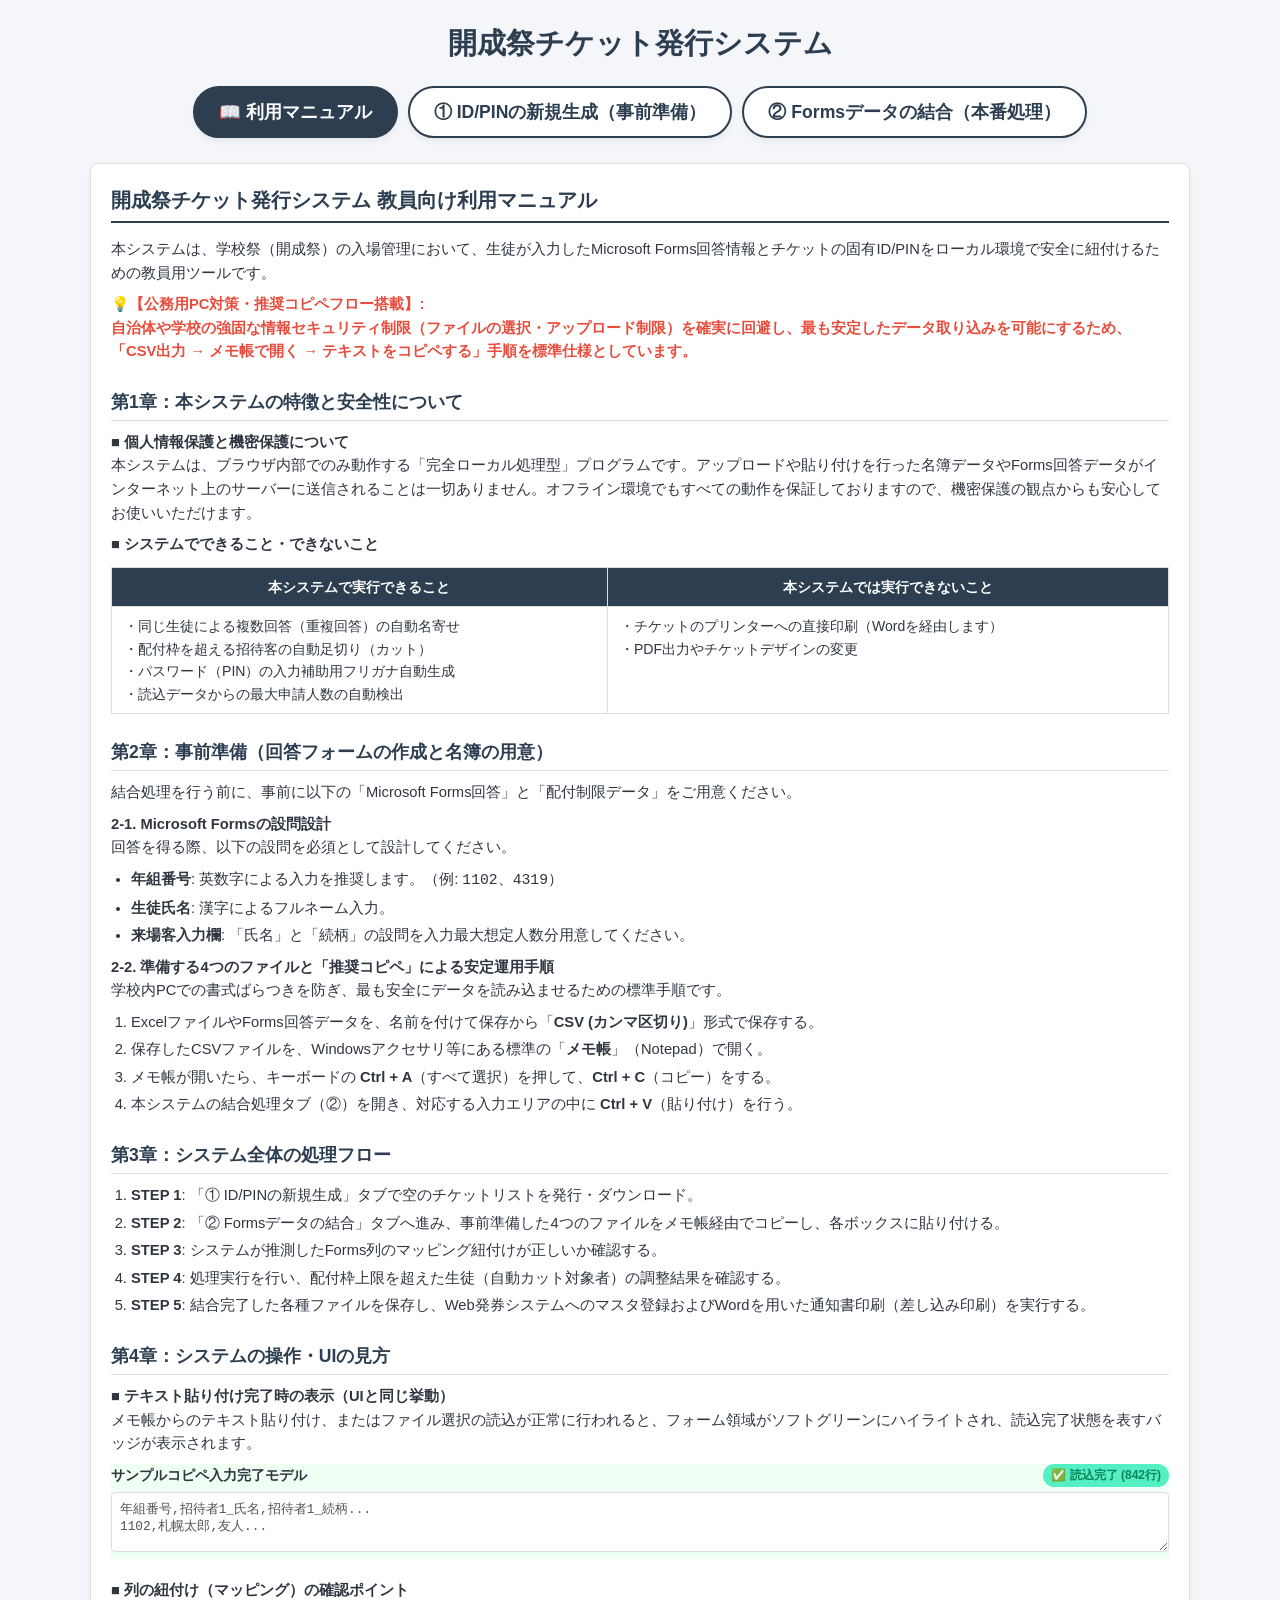
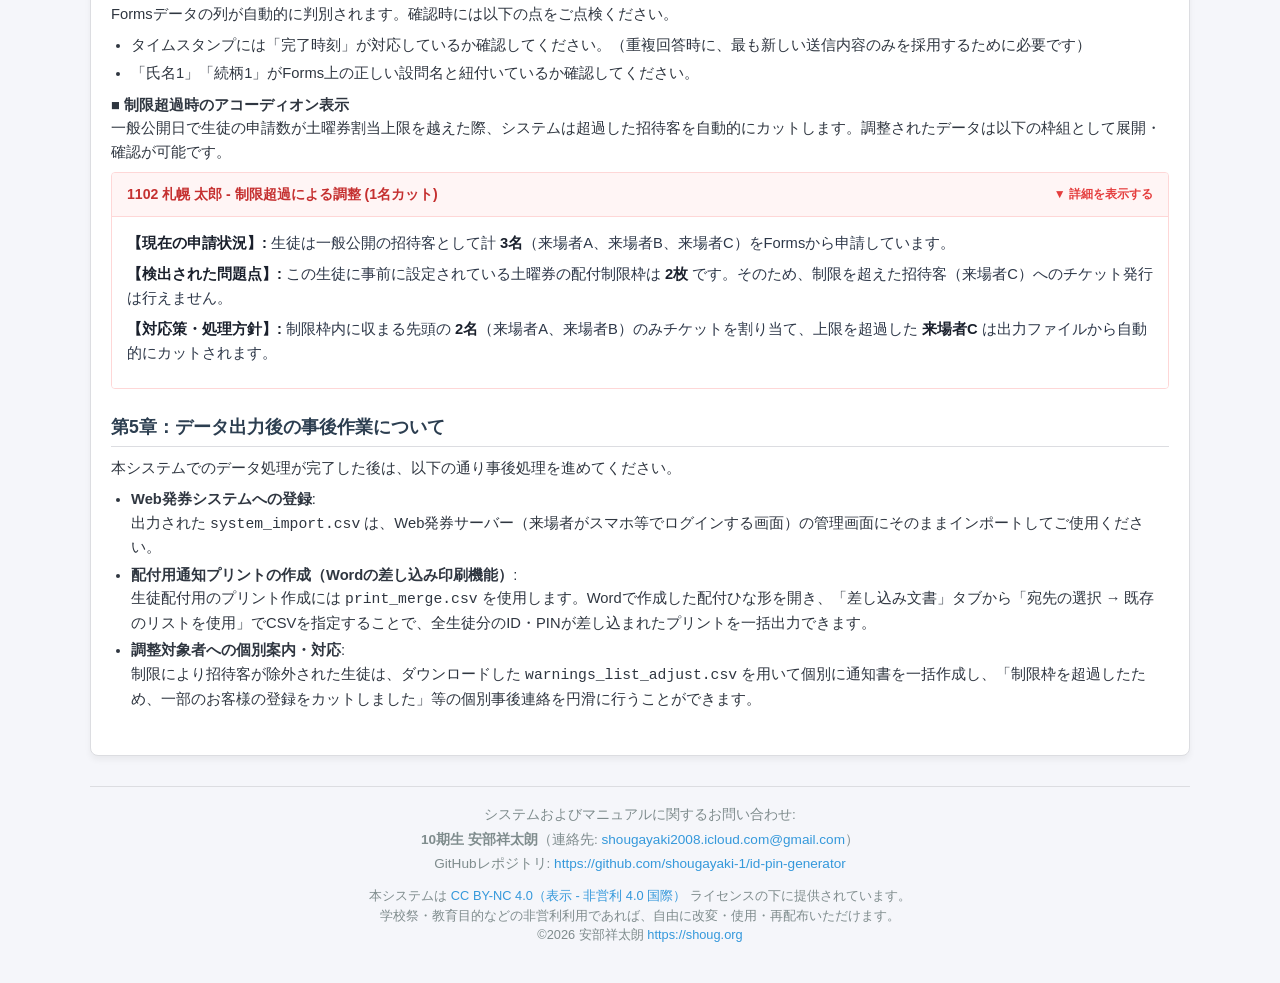
==== commit 5f3a3d51: "update" ====
--- a/index.html
+++ b/index.html
@@ -46,13 +46,11 @@
             font-size: 1.8rem;
         }
 
-        /* タブメニュー */
         .tab-menu {
             display: flex;
             justify-content: center;
             gap: 10px;
             margin-bottom: 25px;
-            flex-wrap: wrap;
         }
 
         .tab-btn {
@@ -81,7 +79,6 @@
             display: block;
         }
 
-        /* カード・コンポーネント */
         .card {
             background-color: var(--card-bg);
             border-radius: 8px;
@@ -146,6 +143,7 @@
 
         .form-group input[type="number"],
         .form-group input[type="text"],
+        .form-group textarea,
         .form-group select {
             width: 100%;
             padding: 8px;
@@ -155,7 +153,13 @@
             background-color: white;
         }
 
-        /* 読込インジケーター */
+        .form-group textarea {
+            font-family: monospace;
+            font-size: 0.8rem;
+            resize: vertical;
+        }
+
+        /* ファイルインジケーター用バッジ */
         .file-status {
             display: inline-block;
             padding: 2px 8px;
@@ -168,16 +172,6 @@
         .file-status.loaded {
             background-color: #55efc4;
             color: #0b8457;
-        }
-
-        /* ファイル読込完了ハイライト */
-        .loaded-input-wrapper {
-            background-color: #eafaf1 !important;
-            border-color: #2ecc71 !important;
-            border-style: solid !important;
-            border-width: 1px !important;
-            padding: 10px !important;
-            border-radius: 6px !important;
         }
 
         .checkbox-group {
@@ -209,8 +203,14 @@
             font-weight: bold;
         }
 
-        .btn:hover { opacity: 0.9; }
-        .btn-sm { padding: 5px 10px; font-size: 0.85rem; }
+        .btn:hover {
+            opacity: 0.9;
+        }
+
+        .btn-sm {
+            padding: 5px 10px;
+            font-size: 0.85rem;
+        }
 
         .btn-primary { background-color: var(--accent-color); }
         .btn-secondary { background-color: var(--secondary-color); }
@@ -246,7 +246,9 @@
             text-align: left;
         }
 
-        th { background-color: #f1f2f6; }
+        th {
+            background-color: #f1f2f6;
+        }
 
         .help-text {
             font-size: 0.8rem;
@@ -267,7 +269,7 @@
             margin-top: 10px;
         }
 
-        /* 警告一覧アコーディオン */
+        /* 警告一覧アコーディオン用 */
         .accordion-container {
             margin-bottom: 8px;
             border: 1px solid #fed7d7;
@@ -307,10 +309,15 @@
             color: #2d3748;
         }
 
-        .accordion-body p { margin-bottom: 8px; }
-        .accordion-body p strong { color: #1a202c; }
-
-        /* トラブルシューター */
+        .accordion-body p {
+            margin-bottom: 8px;
+        }
+
+        .accordion-body p strong {
+            color: #1a202c;
+        }
+
+        /* トラブルシューター用スタイル */
         .trouble-card {
             border: 1px solid #f5c6cb;
             background-color: #f8d7da;
@@ -321,9 +328,20 @@
             display: none;
         }
 
-        .trouble-card h3 { font-size: 1rem; margin-bottom: 8px; font-weight: bold; }
-        .trouble-card ul { margin-left: 20px; font-size: 0.85rem; }
-        .trouble-card li { margin-bottom: 5px; }
+        .trouble-card h3 {
+            font-size: 1rem;
+            margin-bottom: 8px;
+            font-weight: bold;
+        }
+
+        .trouble-card ul {
+            margin-left: 20px;
+            font-size: 0.85rem;
+        }
+
+        .trouble-card li {
+            margin-bottom: 5px;
+        }
 
         .mapping-container {
             display: flex;
@@ -390,59 +408,89 @@
             font-weight: bold;
         }
         .alert-warning { background-color: #f39c12; }
-
-        /* マニュアル専用スタイル */
+        
+        /* コピペ用テキストエリアの初期表示化 */
+        .paste-textarea-container {
+            display: block;
+            margin-top: 8px;
+        }
+
+        .file-input-container {
+            display: none;
+            margin-top: 8px;
+        }
+
+        /* 読込完了時のラッパーハイライト */
+        .form-group.loaded-input-wrapper {
+            background-color: #f0fff4;
+            border-color: var(--success-color) !important;
+        }
+
+        /* マニュアルセクション */
         .manual-section {
-            margin-bottom: 30px;
-        }
+            margin-bottom: 24px;
+        }
+
         .manual-section h3 {
+            font-size: 1.1rem;
             color: var(--primary-color);
-            font-size: 1.15rem;
-            margin-bottom: 12px;
-            border-left: 4px solid var(--accent-color);
-            padding-left: 10px;
-        }
+            margin-bottom: 10px;
+            padding-bottom: 4px;
+            border-bottom: 1px solid var(--border-color);
+        }
+
         .manual-section p {
-            margin-bottom: 12px;
-            font-size: 0.95rem;
-        }
-        .manual-section ul, .manual-section ol {
-            margin-left: 25px;
-            margin-bottom: 15px;
-            font-size: 0.95rem;
-        }
+            margin-bottom: 8px;
+            font-size: 0.92rem;
+        }
+
+        .manual-section ul,
+        .manual-section ol {
+            margin-left: 20px;
+            margin-bottom: 8px;
+            font-size: 0.92rem;
+        }
+
         .manual-section li {
-            margin-bottom: 6px;
-        }
+            margin-bottom: 4px;
+        }
+
         .manual-table {
             width: 100%;
             border-collapse: collapse;
-            margin-bottom: 20px;
-        }
-        .manual-table th, .manual-table td {
+            margin: 10px 0 16px;
+            font-size: 0.88rem;
+        }
+
+        .manual-table th,
+        .manual-table td {
             border: 1px solid var(--border-color);
-            padding: 10px;
-            font-size: 0.9rem;
-        }
+            padding: 8px 12px;
+            vertical-align: top;
+        }
+
         .manual-table th {
-            background-color: #eaeded;
-            font-weight: bold;
-        }
-
-        /* 開発情報フッター */
+            background-color: var(--primary-color);
+            color: white;
+            text-align: center;
+        }
+
+        /* フッター */
         .footer-credits {
             text-align: center;
-            padding: 30px 10px;
-            margin-top: 50px;
+            margin-top: 30px;
+            padding: 16px;
+            font-size: 0.85rem;
+            color: #7f8c8d;
             border-top: 1px solid var(--border-color);
-            color: #7f8c8d;
-            font-size: 0.85rem;
             line-height: 1.8;
         }
+
         .footer-credits a {
             color: var(--accent-color);
             text-decoration: none;
         }
+
         .footer-credits a:hover {
             text-decoration: underline;
         }
@@ -467,12 +515,14 @@
             
             <div class="manual-section">
                 <p>本システムは、学校祭（開成祭）の入場管理において、生徒が入力したMicrosoft Forms回答情報とチケットの固有ID/PINをローカル環境で安全に紐付けるための教員用ツールです。</p>
+                <p style="color: var(--danger-color); font-weight: bold;">💡【公務用PC対策・推奨コピペフロー搭載】: <br>
+                自治体や学校の強固な情報セキュリティ制限（ファイルの選択・アップロード制限）を確実に回避し、最も安定したデータ取り込みを可能にするため、<strong>「CSV出力 → メモ帳で開く → テキストをコピペする」</strong>手順を標準仕様としています。</p>
             </div>
 
             <div class="manual-section">
                 <h3>第1章：本システムの特徴と安全性について</h3>
                 <p><strong>■ 個人情報保護と機密保護について</strong><br>
-                本システムは、ブラウザ内部でのみ動作する「完全ローカル処理型」プログラムです。アップロードした名簿データやForms回答データがインターネット上のサーバーに送信されることは一切ありません。オフライン環境でもすべての動作を保証しておりますので、機密保護の観点からも安心してお使いいただけます。</p>
+                本システムは、ブラウザ内部でのみ動作する「完全ローカル処理型」プログラムです。アップロードや貼り付けを行った名簿データやForms回答データがインターネット上のサーバーに送信されることは一切ありません。オフライン環境でもすべての動作を保証しておりますので、機密保護の観点からも安心してお使いいただけます。</p>
                 <p><strong>■ システムでできること・できないこと</strong></p>
                 <table class="manual-table">
                     <thead>
@@ -499,8 +549,8 @@
             </div>
 
             <div class="manual-section">
-                <h3>第2章：事前準備（回答フォームの作成とCSV名簿の用意）</h3>
-                <p>結合処理を行う前に、事前に以下の「Microsoft Forms回答」と「配付制限データ」を用意してください。</p>
+                <h3>第2章：事前準備（回答フォームの作成と名簿の用意）</h3>
+                <p>結合処理を行う前に、事前に以下の「Microsoft Forms回答」と「配付制限データ」をご用意ください。</p>
                 
                 <p><strong>2-1. Microsoft Formsの設問設計</strong><br>
                 回答を得る際、以下の設問を必須として設計してください。</p>
@@ -510,45 +560,21 @@
                     <li><strong>来場客入力欄</strong>: 「氏名」と「続柄」の設問を入力最大想定人数分用意してください。</li>
                 </ul>
 
-                <p><strong>2-2. 準備する4つのファイル</strong></p>
-                <table class="manual-table">
-                    <thead>
-                        <tr>
-                            <th>必要ファイル</th>
-                            <th>システム上の表記名</th>
-                            <th>内容詳細</th>
-                        </tr>
-                    </thead>
-                    <tbody>
-                        <tr>
-                            <td><strong>①</strong></td>
-                            <td>年組番号と許可した土曜券(旧招待券)の枚数</td>
-                            <td>クラス（または生徒）ごとの配付上限枠が記入された割り当てマスターCSV。</td>
-                        </tr>
-                        <tr>
-                            <td><strong>②</strong></td>
-                            <td>【保護者公開】入場者フォーム回答</td>
-                            <td>完了時刻、年組番号、生徒氏名、来場同行者全員の氏名/続柄が並ぶForms出力CSV。</td>
-                        </tr>
-                        <tr>
-                            <td><strong>③</strong></td>
-                            <td>【一般公開】招待者フォーム回答</td>
-                            <td>完了時刻、年組番号、生徒氏名、一般招待客全員の氏名/続柄が並ぶForms出力CSV。</td>
-                        </tr>
-                        <tr>
-                            <td><strong>④</strong></td>
-                            <td>ID/PIN リスト</td>
-                            <td>「① ID/PINの新規生成」タブであらかじめ出力したチケットの空番号CSV。</td>
-                        </tr>
-                    </tbody>
-                </table>
+                <p><strong>2-2. 準備する4つのファイルと「推奨コピペ」による安定運用手順</strong><br>
+                学校内PCでの書式ばらつきを防ぎ、最も安全にデータを読み込ませるための標準手順です。</p>
+                <ol>
+                    <li>ExcelファイルやForms回答データを、名前を付けて保存から「<strong>CSV (カンマ区切り)</strong>」形式で保存する。</li>
+                    <li>保存したCSVファイルを、Windowsアクセサリ等にある標準の「<strong>メモ帳</strong>」（Notepad）で開く。</li>
+                    <li>メモ帳が開いたら、キーボードの <strong>Ctrl + A</strong>（すべて選択）を押して、<strong>Ctrl + C</strong>（コピー）をする。</li>
+                    <li>本システムの結合処理タブ（②）を開き、対応する入力エリアの中に <strong>Ctrl + V</strong>（貼り付け）を行う。</li>
+                </ol>
             </div>
 
             <div class="manual-section">
                 <h3>第3章：システム全体の処理フロー</h3>
                 <ol>
                     <li><strong>STEP 1</strong>: 「① ID/PINの新規生成」タブで空のチケットリストを発行・ダウンロード。</li>
-                    <li><strong>STEP 2</strong>: 「② Formsデータの結合」タブへ進み、事前準備した4つのCSVファイルを読み込ませる。</li>
+                    <li><strong>STEP 2</strong>: 「② Formsデータの結合」タブへ進み、事前準備した4つのファイルをメモ帳経由でコピーし、各ボックスに貼り付ける。</li>
                     <li><strong>STEP 3</strong>: システムが推測したForms列のマッピング紐付けが正しいか確認する。</li>
                     <li><strong>STEP 4</strong>: 処理実行を行い、配付枠上限を超えた生徒（自動カット対象者）の調整結果を確認する。</li>
                     <li><strong>STEP 5</strong>: 結合完了した各種ファイルを保存し、Web発券システムへのマスタ登録およびWordを用いた通知書印刷（差し込み印刷）を実行する。</li>
@@ -558,14 +584,14 @@
             <div class="manual-section">
                 <h3>第4章：システムの操作・UIの見方</h3>
                 
-                <p><strong>■ ファイル読込時のハイライト表示（UIと同じ挙動）</strong><br>
-                CSVファイルの読み込みが正常に行われると、フォーム領域がソフトグリーンにハイライトされ、読込完了状態を表すバッジが表示されます。</p>
+                <p><strong>■ テキスト貼り付け完了時の表示（UIと同じ挙動）</strong><br>
+                メモ帳からのテキスト貼り付け、またはファイル選択の読込が正常に行われると、フォーム領域がソフトグリーンにハイライトされ、読込完了状態を表すバッジが表示されます。</p>
                 <div class="form-group loaded-input-wrapper" style="margin-bottom: 20px;">
                     <label>
-                        サンプルファイル選択フォーム
+                        サンプルコピペ入力完了モデル
                         <span class="file-status loaded">✅ 読込完了 (842行)</span>
                     </label>
-                    <input type="file" disabled>
+                    <textarea disabled style="height:60px;">年組番号,招待者1_氏名,招待者1_続柄...&#10;1102,札幌太郎,友人...</textarea>
                 </div>
 
                 <p><strong>■ 列の紐付け（マッピング）の確認ポイント</strong><br>
@@ -594,9 +620,9 @@
                     <li><strong>Web発券システムへの登録</strong>: <br>
                     出力された <code>system_import.csv</code> は、Web発券サーバー（来場者がスマホ等でログインする画面）の管理画面にそのままインポートしてご使用ください。</li>
                     <li><strong>配付用通知プリントの作成（Wordの差し込み印刷機能）</strong>: <br>
-                    生徒配付用のプリント作成には <code>print_merge.csv</code> を使用します。Wordで作成した配付ひな形を開き、「差し込み文書」タブから「宛先の選択 $\rightarrow$ 既存のリストを使用」でCSVを指定することで、全生徒分のID・PINが差し込まれたプリントを一括出力できます。</li>
+                    生徒配付用のプリント作成には <code>print_merge.csv</code> を使用します。Wordで作成した配付ひな形を開き、「差し込み文書」タブから「宛先の選択 → 既存のリストを使用」でCSVを指定することで、全生徒分のID・PINが差し込まれたプリントを一括出力できます。</li>
                     <li><strong>調整対象者への個別案内・対応</strong>: <br>
-                    制限により招待客が除外された生徒は、ダウンロードした <code>warnings_list_adjust.csv</code> を用いて個別に通知書を一括作成し、「招待制限数を超過したため一部のお客様の登録をカットしました」等の個別事後連絡を円滑に行うことができます。</li>
+                    制限により招待客が除外された生徒は、ダウンロードした <code>warnings_list_adjust.csv</code> を用いて個別に通知書を一括作成し、「制限枠を超過したため、一部のお客様の登録をカットしました」等の個別事後連絡を円滑に行うことができます。</li>
                 </ul>
             </div>
         </div>
@@ -726,7 +752,7 @@
             <h3>🔰 ② Formsデータの結合（本番処理）の使い方</h3>
             <p>Forms回答データと、事前作成した空のID/PINリストを紐付け、「システム登録用」「印刷用」のデータを作ります。</p>
             <ol>
-                <li><strong>STEP 1: 各ファイルを選択</strong>します。最大枠数はCSVの形式に合わせてシステムが自動検出します。</li>
+                <li><strong>STEP 1: 各データ入力</strong>を行います。最初からコピペ入力用のボックスが表示されています。</li>
                 <li><strong>STEP 2: 列の紐付け（マッピング）</strong>が自動推測されます。ズレがある場合は正しい項目を選択し直してください。</li>
                 <li><strong>STEP 3: 処理実行ボタン</strong>を押し、完了後に生成される2つのファイルを保存します。</li>
             </ol>
@@ -734,14 +760,14 @@
 
         <!-- Dynamic Limit Configuration -->
         <div class="card">
-            <h2>1. 公開日ごとの最大対応人数の設定（CSV読み込み時に自動調整されます）</h2>
+            <h2>1. 公開日ごとの最大対応人数の設定（データ読み込み時に自動調整されます）</h2>
             <div class="grid-2col">
                 <div class="form-group" id="parentGroup">
                     <label>保護者公開日の1家庭あたりの最大人数</label>
                     <div style="display: flex; align-items: center; gap: 15px; margin-bottom: 5px;">
                         <input type="number" id="maxParents" value="5" min="1" max="20" style="width: 100px; background-color: #f1f2f6;" disabled>
                         <label class="checkbox-label" style="font-weight: bold; color: var(--success-color);">
-                            <input type="checkbox" id="parentUnlimited" checked onchange="toggleParentUnlimited()"> 無制限にする（CSVから自動検出）
+                            <input type="checkbox" id="parentUnlimited" checked onchange="toggleParentUnlimited()"> 無制限にする（自動検出）
                         </label>
                     </div>
                     <p class="help-text">※保護者の入場は基本無制限です。「無制限」のときは、回答データ(②)の設問から、存在する最大の入力枠（人数列）を自動検出します。チェックを外すと手動での制限が可能です。</p>
@@ -749,52 +775,107 @@
                 <div class="form-group" id="inviteeGroup">
                     <label>一般公開日の1生徒あたりの最大招待可能数</label>
                     <input type="number" id="maxInvitees" value="3" min="1" max="20" onchange="onLimitConfigChange()">
-                    <p class="help-text">※一般公開日の招待客回答データ(③)を選択すると、CSV内に存在する最大設問数に自動調整されます。</p>
+                    <p class="help-text">※一般公開日の招待客回答データ(③)を入力すると、自動調整されます。</p>
                 </div>
             </div>
         </div>
 
-        <!-- File Uploads -->
+        <!-- File Uploads & Copy-Paste Fallback (コピペ入力をデフォルトに設定) -->
         <div class="card">
-            <h2>2. データファイル(CSV)の読み込み</h2>
-            <div class="form-group" id="fg_quota">
+            <h2>2. データの読み込み（メモ帳テキストのコピペ、またはファイル選択）</h2>
+            <p class="help-text" style="margin-bottom:15px; color:#e67e22;">※Excel等から書き出したCSVを「メモ帳」で開き、全選択（Ctrl+A）してコピーし、下記の各テキストエリアへ貼り付け（Ctrl+V）てください。</p>
+            
+            <!-- ① 割り当てマスター -->
+            <div class="form-group" id="fg_quota" style="border: 1px solid var(--border-color); padding: 12px; border-radius: 6px; margin-bottom:15px;">
                 <label>
                     ① 年組番号と許可した土曜券(旧招待券)の枚数
                     <span id="badge_quota" class="file-status">未読込</span>
                 </label>
-                <input type="file" id="quotaFile" accept=".csv">
+                
+                <!-- 初期状態で表示されるコピペエリア -->
+                <div id="paste_area_quota" class="paste-textarea-container">
+                    <p class="help-text" style="color:var(--accent-color);">メモ帳等でファイルを開いて全コピーし、以下に貼り付けてください。</p>
+                    <textarea id="paste_quota" rows="5" placeholder="メモ帳で開いたデータをここにペーストしてください" oninput="handlePastedInput('quota')"></textarea>
+                </div>
+                
+                <!-- ファイル選択エリア（デフォルトでは非表示） -->
+                <div id="file_area_quota" class="file-input-container">
+                    <input type="file" id="quotaFile" accept=".csv" style="width:100%;">
+                </div>
+
+                <div style="text-align: right; margin-top:5px;">
+                    <button id="btn_toggle_quota" class="btn btn-secondary btn-sm" onclick="toggleInputMethod('quota')">ファイル選択に切り替える</button>
+                </div>
                 <p class="help-text">A列に「年組番号」、B列に「許可した土曜券の枚数」が入ったリスト（割り当てマスター）</p>
             </div>
-            <div class="form-group" id="fg_formsPar">
+
+            <!-- ② 保護者Forms -->
+            <div class="form-group" id="fg_formsPar" style="border: 1px solid var(--border-color); padding: 12px; border-radius: 6px; margin-bottom:15px;">
                 <label>
                     ② 【保護者公開】入場者フォーム回答
                     <span id="badge_formsPar" class="file-status">未読込</span>
                 </label>
-                <input type="file" id="formsParFile" accept=".csv">
-                <div class="help-text" style="margin-bottom: 5px;">
-                    Formsから出力したCSVデータ。
-                    データの列に「完了時刻 (タイムスタンプ)」「年組番号」「生徒氏名」「入場予定人数」、および「入場者ごとの氏名・続柄」が含まれている必要があります。<br>
-                    【完了時刻が必要な理由】: 同じ生徒が複数回送信（重複回答）した場合に、最も新しい（最後の）回答データのみを採用して重複排除（名寄せ）を行うために利用します。
-                </div>
-            </div>
-            <div class="form-group" id="fg_formsInv">
+                
+                <div id="paste_area_formsPar" class="paste-textarea-container">
+                    <p class="help-text" style="color:var(--accent-color);">メモ帳等でファイルを開いて全コピーし、以下に貼り付けてください。</p>
+                    <textarea id="paste_formsPar" rows="5" placeholder="メモ帳で開いたデータをここにペーストしてください" oninput="handlePastedInput('formsPar')"></textarea>
+                </div>
+
+                <div id="file_area_formsPar" class="file-input-container">
+                    <input type="file" id="formsParFile" accept=".csv" style="width:100%;">
+                </div>
+
+                <div style="text-align: right; margin-top:5px;">
+                    <button id="btn_toggle_formsPar" class="btn btn-secondary btn-sm" onclick="toggleInputMethod('formsPar')">ファイル選択に切り替える</button>
+                </div>
+                <div class="help-text" style="margin-top: 5px;">
+                    データの列に「完了時刻 (タイムスタンプ)」「年組番号」「生徒氏名」「入場予定人数」、および「入場者ごとの氏名・続柄」が含まれている必要があります。
+                </div>
+            </div>
+
+            <!-- ③ 一般招待者Forms -->
+            <div class="form-group" id="fg_formsInv" style="border: 1px solid var(--border-color); padding: 12px; border-radius: 6px; margin-bottom:15px;">
                 <label>
                     ③ 【一般公開】招待者フォーム回答
                     <span id="badge_formsInv" class="file-status">未読込</span>
                 </label>
-                <input type="file" id="formsInvFile" accept=".csv">
-                <div class="help-text" style="margin-bottom: 5px;">
-                    Formsから出力したCSVデータ。
-                    データの列に「完了時刻 (タイムスタンプ)」「年組番号」「生徒氏名」、および「招待者ごとの氏名・続柄」が含まれている必要があります。<br>
-                    【完了時刻が必要な理由】: 複数回回答を送信された場合に、最も新しい回答のみを自動採用し、名寄せを行うために利用します。
-                </div>
-            </div>
-            <div class="form-group" id="fg_idpin">
+                
+                <div id="paste_area_formsInv" class="paste-textarea-container">
+                    <p class="help-text" style="color:var(--accent-color);">メモ帳等でファイルを開いて全コピーし、以下に貼り付けてください。</p>
+                    <textarea id="paste_formsInv" rows="5" placeholder="メモ帳で開いたデータをここにペーストしてください" oninput="handlePastedInput('formsInv')"></textarea>
+                </div>
+
+                <div id="file_area_formsInv" class="file-input-container">
+                    <input type="file" id="formsInvFile" accept=".csv" style="width:100%;">
+                </div>
+
+                <div style="text-align: right; margin-top:5px;">
+                    <button id="btn_toggle_formsInv" class="btn btn-secondary btn-sm" onclick="toggleInputMethod('formsInv')">ファイル選択に切り替える</button>
+                </div>
+                <div class="help-text" style="margin-top: 5px;">
+                    データの列に「完了時刻 (タイムスタンプ)」「年組番号」「生徒氏名」、および「招待者ごとの氏名・続柄」が含まれている必要があります。
+                </div>
+            </div>
+
+            <!-- ④ ID/PIN リスト -->
+            <div class="form-group" id="fg_idpin" style="border: 1px solid var(--border-color); padding: 12px; border-radius: 6px;">
                 <label>
                     ④ ID/PIN リスト
                     <span id="badge_idpin" class="file-status">未読込</span>
                 </label>
-                <input type="file" id="idpinFile" accept=".csv">
+                
+                <div id="paste_area_idpin" class="paste-textarea-container">
+                    <p class="help-text" style="color:var(--accent-color);">生成した空チケットデータをExcel等からCSVにしてメモ帳で開き、全コピーして以下に貼り付けてください。</p>
+                    <textarea id="paste_idpin" rows="5" placeholder="メモ帳で開いたデータをここにペーストしてください" oninput="handlePastedInput('idpin')"></textarea>
+                </div>
+
+                <div id="file_area_idpin" class="file-input-container">
+                    <input type="file" id="idpinFile" accept=".csv" style="width:100%;">
+                </div>
+
+                <div style="text-align: right; margin-top:5px;">
+                    <button id="btn_toggle_idpin" class="btn btn-secondary btn-sm" onclick="toggleInputMethod('idpin')">ファイル選択に切り替える</button>
+                </div>
                 <p class="help-text">「① ID/PINの新規生成」でダウンロードした空チケットリストを指定します</p>
             </div>
         </div>
@@ -802,7 +883,7 @@
         <!-- Dynamic Column Mapping -->
         <div class="card" id="mappingCard" style="display: none;">
             <h2>3. Forms列の紐付け（マッピング）確認</h2>
-            <p class="help-text" style="margin-bottom:15px;">※アップロードされたCSVから取得した項目数が自動反映されています。該当する項目をドロップダウンから選択してください。</p>
+            <p class="help-text" style="margin-bottom:15px;">※アップロード、またはペーストされたデータの構成が自動反映されています。該当する項目をドロップダウンから選択してください。</p>
             <div class="mapping-container">
                 <div class="mapping-box">
                     <h3>【保護者公開】フォームの列設定</h3>
@@ -848,7 +929,7 @@
         </div>
     </div>
 
-    <!-- コピーライト・連絡先フッター -->
+    <!-- コピーライト・連絡先フッター（CCライセンス表記を追加） -->
     <div class="footer-credits">
         システムおよびマニュアルに関するお問い合わせ:<br>
         <strong>10期生 安部祥太朗</strong>（連絡先: <a href="mailto:shougayaki2008.icloud.com@gmail.com">shougayaki2008.icloud.com@gmail.com</a>）<br>
@@ -896,6 +977,12 @@
         applySettingsToUI();
         updateUI();
         checkHistoryExpiry();
+
+        // ファイル入力のイベントリスナーをDOMロード後に登録
+        document.getElementById('quotaFile').addEventListener('change', e => loadProcessorFile(e, 'quota'));
+        document.getElementById('formsParFile').addEventListener('change', e => loadProcessorFile(e, 'formsPar'));
+        document.getElementById('formsInvFile').addEventListener('change', e => loadProcessorFile(e, 'formsInv'));
+        document.getElementById('idpinFile').addEventListener('change', e => loadProcessorFile(e, 'idpin'));
     };
 
     function loadData() {
@@ -1142,7 +1229,16 @@
         }
     }
 
-    // ==================== 結合・自動処理ロジック ====================
+    // ==================== タブ2: 自動結合・処理ロジック ====================
+    let quotaMap = new Map();
+    let formsParData = [];
+    let formsInvData = [];
+    let idpinRawData = [];
+    let generatedSystemData = [];
+    let generatedPrintData = [];
+    let flaggedIssues = []; // 警告データの初期化
+    let cutCount = 0;
+
     function buildDynamicMapDefinitions(prefix, labelText, count) {
         let def = [
             { id: prefix + '_Time', label: 'タイムスタンプ(必須)', keys: ['完了時刻', 'Timestamp', 'タイムスタンプ'] },
@@ -1157,6 +1253,57 @@
             def.push({ id: `${prefix}_R${i}`, label: `${labelText}${i} 続柄`, keys: [`${labelText}${i}`, '続柄'] });
         }
         return def;
+    }
+
+    function toggleInputMethod(type) {
+        const pasteArea = document.getElementById(`paste_area_${type}`);
+        const fileArea = document.getElementById(`file_area_${type}`);
+        const btn = document.getElementById(`btn_toggle_${type}`);
+        
+        if (pasteArea.style.display === "none") {
+            pasteArea.style.display = "block";
+            fileArea.style.display = "none";
+            btn.innerText = "ファイル選択に切り替える";
+        } else {
+            pasteArea.style.display = "none";
+            fileArea.style.display = "block";
+            btn.innerText = "コピペ入力に切り替える";
+        }
+    }
+
+    function handlePastedInput(type) {
+        const text = document.getElementById(`paste_${type}`).value.trim();
+        if(!text) return;
+        const parsed = parseCSV(text);
+        if (parsed.length > 0) {
+            if (type === 'quota') {
+                quotaMap.clear();
+                for(let i=1; i<parsed.length; i++) if(parsed[i][0]) quotaMap.set(parsed[i][0], parseInt(parsed[i][1])||0);
+                setElementLoaded('fg_quota', 'badge_quota', parsed.length);
+            } else if (type === 'formsPar') {
+                formsParData = parsed;
+                const isUnlimited = document.getElementById('parentUnlimited').checked;
+                const detectedParents = detectMaxSlots(formsParData[0], '入場者');
+                
+                if (isUnlimited) {
+                    document.getElementById('maxParents').value = detectedParents;
+                }
+                const finalParentsVal = parseInt(document.getElementById('maxParents').value) || 5;
+                buildMappingUI(formsParData[0], buildDynamicMapDefinitions('p', '入場者', finalParentsVal), 'mappingControlsPar');
+                setElementLoaded('fg_formsPar', 'badge_formsPar', parsed.length);
+                checkProcessorReady();
+            } else if (type === 'formsInv') {
+                formsInvData = parsed;
+                const detectedInvitees = detectMaxSlots(formsInvData[0], '招待者');
+                document.getElementById('maxInvitees').value = detectedInvitees;
+                buildMappingUI(formsInvData[0], buildDynamicMapDefinitions('i', '招待者', detectedInvitees), 'mappingControlsInv');
+                setElementLoaded('fg_formsInv', 'badge_formsInv', parsed.length);
+                checkProcessorReady();
+            } else if (type === 'idpin') {
+                idpinRawData = parsed;
+                setElementLoaded('fg_idpin', 'badge_idpin', parsed.length);
+            }
+        }
     }
 
     function toggleParentUnlimited() {
@@ -1200,6 +1347,33 @@
             const iLimit = parseInt(document.getElementById('maxInvitees').value) || 3;
             buildMappingUI(formsInvData[0], buildDynamicMapDefinitions('i', '招待者', iLimit), 'mappingControlsInv');
         }
+    }
+
+    const phoneticMap = { 'A':'エー','B':'ビー','C':'シー','D':'ディー','E':'イー','F':'エフ','G':'ジー','H':'エイチ','I':'アイ','J':'ジェイ','K':'ケー','L':'エル','M':'エム','N':'エヌ','O':'オー','P':'ピー','Q':'キュー','R':'アール','S':'エス','T':'ティー','U':'ユー','V':'ブイ','W':'ダブリュー','X':'エックス','Y':'ワイ','Z':'ゼット' };
+    function getFurigana(pin) { 
+        return pin ? pin.toUpperCase().split('').map(c => phoneticMap[c] || c).join('・') : ''; 
+    }
+
+    function parseCSV(text) {
+        let separator = ',';
+        if (text.includes('\t')) {
+            separator = '\t';
+        }
+        const result = []; let row = []; let inQuotes = false; let currentVal = '';
+        for (let i = 0; i < text.length; i++) {
+            const char = text[i];
+            if (inQuotes) {
+                if (char === '"' && text[i+1] === '"') { currentVal += '"'; i++; } 
+                else if (char === '"') { inQuotes = false; } else { currentVal += char; }
+            } else {
+                if (char === '"') { inQuotes = true; } 
+                else if (char === separator) { row.push(currentVal.trim()); currentVal = ''; } 
+                else if (char === '\n') { row.push(currentVal.trim()); result.push(row); row = []; currentVal = ''; } 
+                else if (char !== '\r') { currentVal += char; }
+            }
+        }
+        if (currentVal || row.length > 0) { row.push(currentVal.trim()); result.push(row); }
+        return result;
     }
 
     function setElementLoaded(wrapperId, badgeId, count) {
@@ -1345,8 +1519,8 @@
 
         const allClassNums = Array.from(new Set([...validPar.keys(), ...validInv.keys()])).sort();
         generatedSystemData = []; generatedPrintData = [];
-        flaggedIssues = []; 
-        let cutCount = 0;
+        flaggedIssues = []; // 警告データの初期化
+        cutCount = 0;
 
         try {
             allClassNums.forEach(classNum => {
@@ -1375,7 +1549,7 @@
                     }
                 }
 
-                // 2. 招待者チケットの割り当て
+                // 2. 招待者チケットの割り当て（足切り・警告収集）
                 if(rInv) {
                     let requestedNames = [];
                     let acceptedInvs = [];
@@ -1417,6 +1591,7 @@
                 generatedPrintData.push(printRow);
             });
 
+            // 是正アコーディオン表示の描画
             if (flaggedIssues.length > 0) {
                 const warningsArea = document.getElementById('structuredWarningsArea');
                 const warningsList = document.getElementById('warningsList');
@@ -1487,6 +1662,7 @@
         triggerDl(csv, "print_merge.csv");
     }
 
+    // 是正・警告対象者一覧の個別CSVダウンロード機能
     function downloadWarningsCSV() {
         if (flaggedIssues.length === 0) return alert("調整対象の生徒はいません。");
         let csv = "年組番号,生徒氏名,配付可能制限枠数,申請総数,申請来場者全員,発行された来場者,除外(カット)された来場者\n";
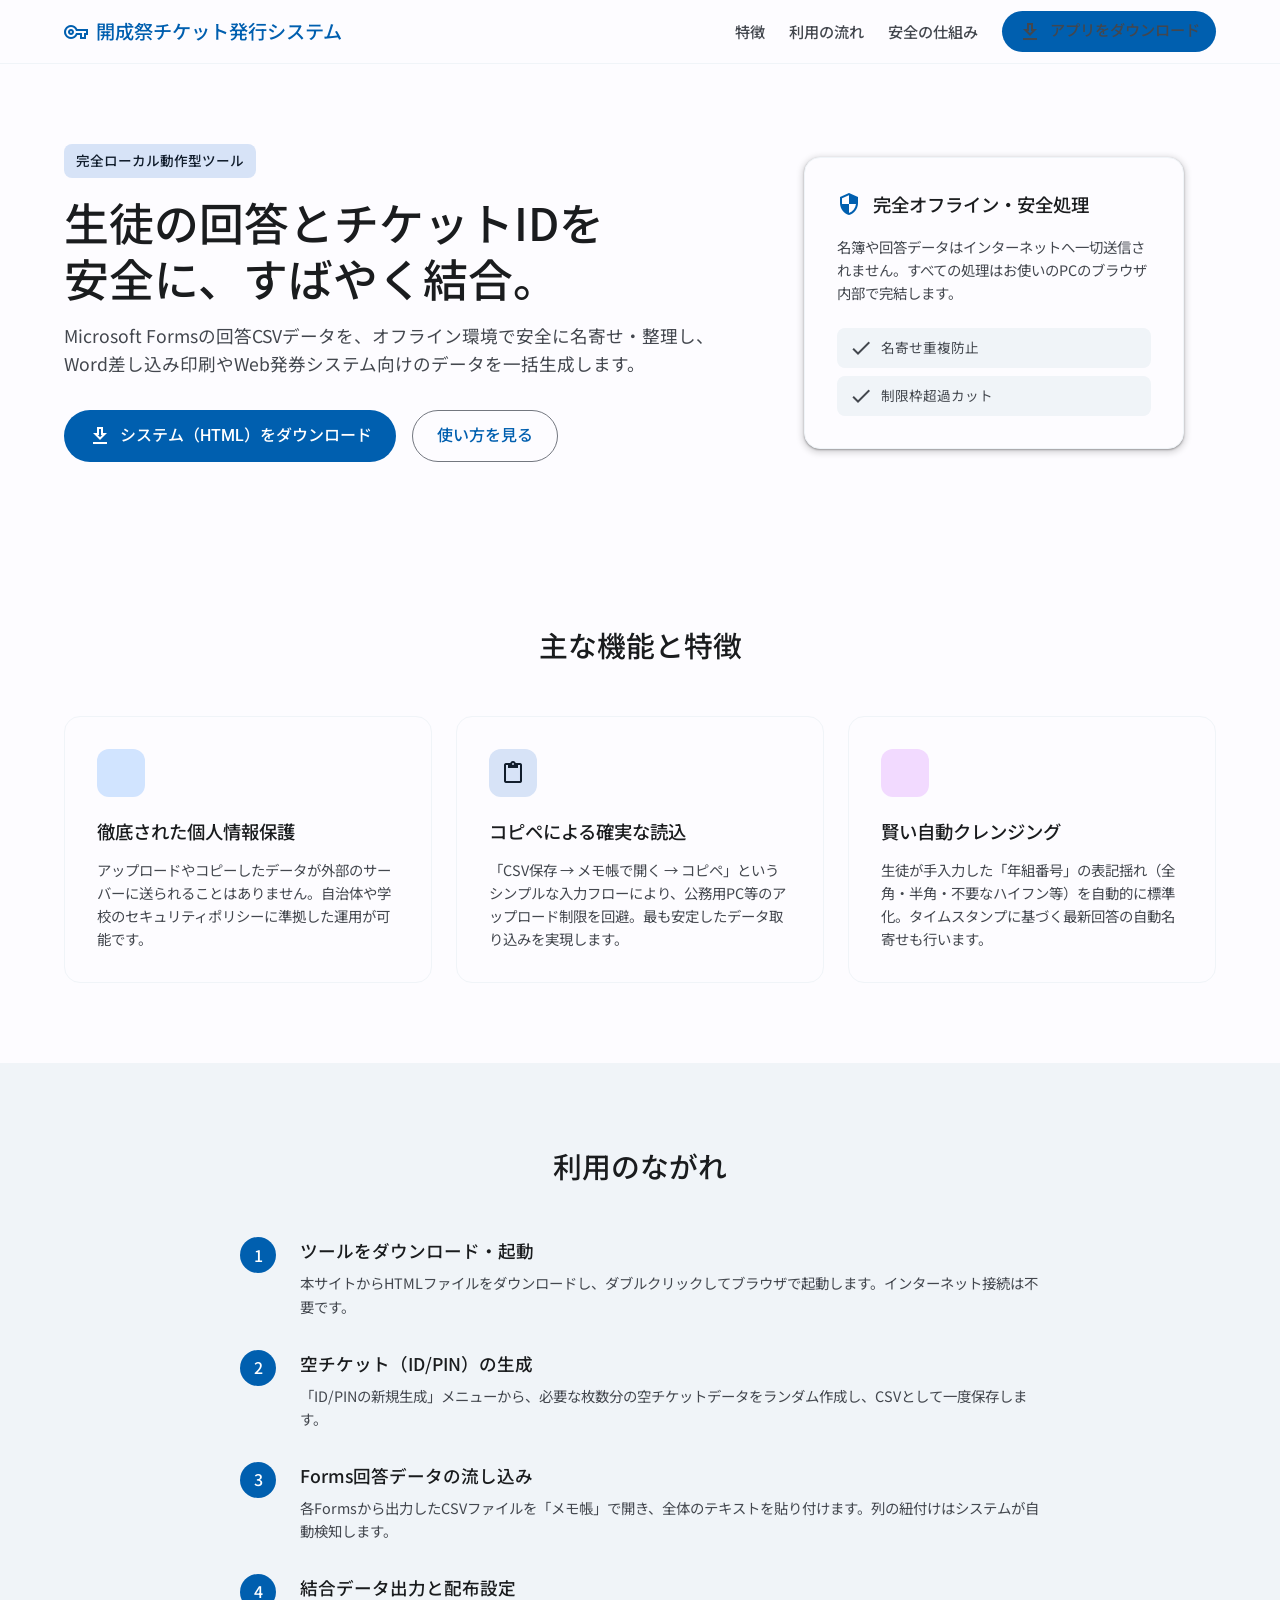
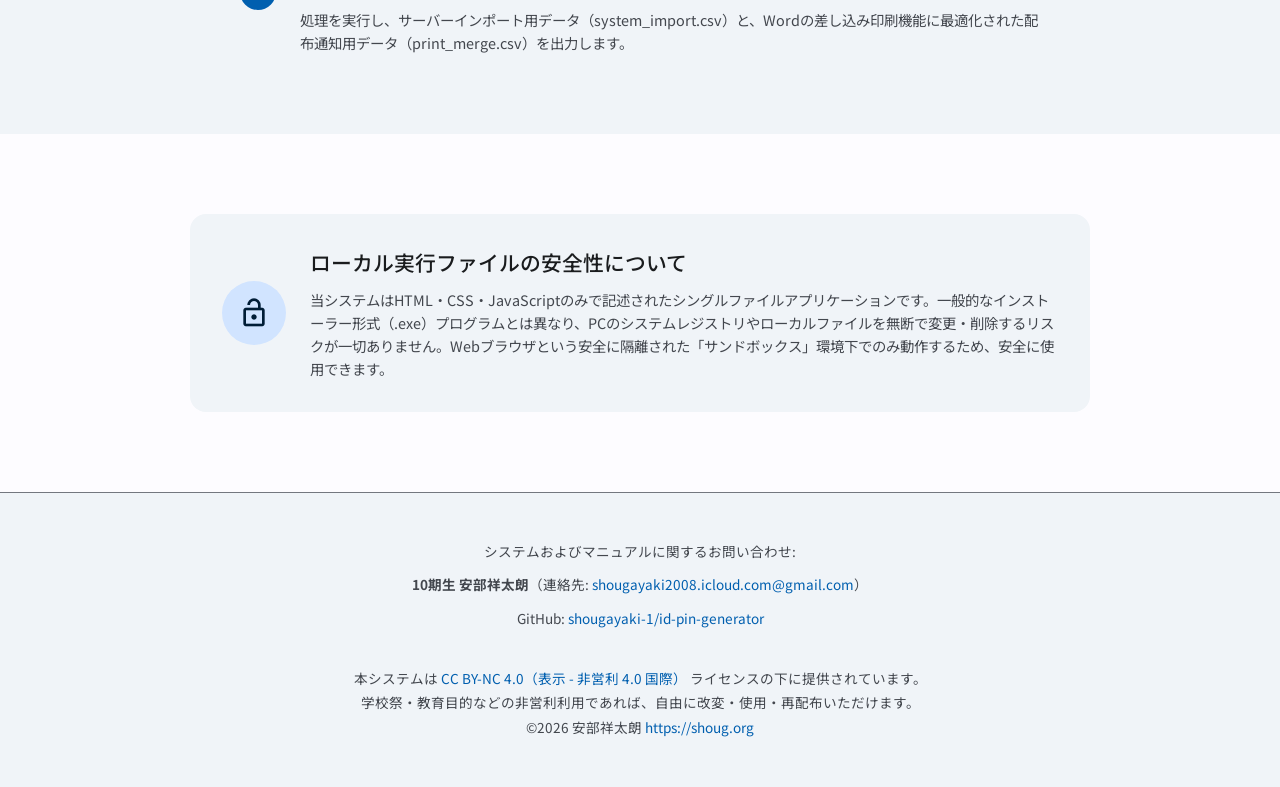
==== commit 00f2ce84: "update" ====
--- a/index.html
+++ b/index.html
@@ -3,1759 +3,176 @@
 <head>
     <meta charset="UTF-8">
     <meta name="viewport" content="width=device-width, initial-scale=1.0">
-    <title>開成祭チケット発行システム</title>
-    <style>
-        :root {
-            --primary-color: #2c3e50;
-            --secondary-color: #34495e;
-            --accent-color: #3498db;
-            --danger-color: #e74c3c;
-            --success-color: #27ae60;
-            --background-color: #f5f6fa;
-            --card-bg: #ffffff;
-            --border-color: #dcdde1;
-            --text-color: #2f3640;
-            --guide-bg: #e8f4f8;
-            --btn-csv-bg: #8e44ad;
-            --btn-csv-hover-bg: #9b59b6;
-        }
-
-        * {
-            box-sizing: border-box;
-            margin: 0;
-            padding: 0;
-        }
-
-        body {
-            font-family: 'Helvetica Neue', Arial, 'Hiragino Kaku Gothic ProN', 'Hiragino Sans', Meiryo, sans-serif;
-            background-color: var(--background-color);
-            color: var(--text-color);
-            line-height: 1.6;
-            padding: 20px;
-        }
-
-        .container {
-            max-width: 1100px;
-            margin: 0 auto;
-        }
-
-        h1 {
-            text-align: center;
-            color: var(--primary-color);
-            margin-bottom: 20px;
-            font-size: 1.8rem;
-        }
-
-        .tab-menu {
-            display: flex;
-            justify-content: center;
-            gap: 10px;
-            margin-bottom: 25px;
-        }
-
-        .tab-btn {
-            padding: 12px 24px;
-            font-size: 1.1rem;
-            font-weight: bold;
-            border: 2px solid var(--primary-color);
-            background-color: white;
-            color: var(--primary-color);
-            border-radius: 30px;
-            cursor: pointer;
-            transition: all 0.3s ease;
-            box-shadow: 0 4px 6px rgba(0,0,0,0.05);
-        }
-
-        .tab-btn.active {
-            background-color: var(--primary-color);
-            color: white;
-        }
-
-        .tab-content {
-            display: none;
-        }
-
-        .tab-content.active {
-            display: block;
-        }
-
-        .card {
-            background-color: var(--card-bg);
-            border-radius: 8px;
-            padding: 20px;
-            margin-bottom: 20px;
-            box-shadow: 0 4px 6px rgba(0,0,0,0.05);
-            border: 1px solid var(--border-color);
-        }
-
-        .card h2 {
-            border-bottom: 2px solid var(--primary-color);
-            padding-bottom: 5px;
-            margin-bottom: 15px;
-            font-size: 1.25rem;
-            color: var(--primary-color);
-        }
-
-        .guide-box {
-            background-color: var(--guide-bg);
-            border-left: 4px solid var(--accent-color);
-            padding: 15px;
-            margin-bottom: 20px;
-            border-radius: 0 5px 5px 0;
-            font-size: 0.9rem;
-        }
-
-        .guide-box h3 {
-            color: #2980b9;
-            margin-bottom: 8px;
-            font-size: 1rem;
-        }
-
-        .guide-box ol, .guide-box ul {
-            margin-left: 20px;
-        }
-
-        .grid-2col {
-            display: grid;
-            grid-template-columns: 1fr 1fr;
-            gap: 20px;
-        }
-
-        @media (max-width: 768px) {
-            .grid-2col {
-                grid-template-columns: 1fr;
-            }
-        }
-
-        .form-group {
-            margin-bottom: 15px;
-            transition: all 0.3s ease;
-        }
-
-        .form-group label {
-            display: flex;
-            justify-content: space-between;
-            align-items: center;
-            font-weight: bold;
-            margin-bottom: 5px;
-            font-size: 0.9rem;
-        }
-
-        .form-group input[type="number"],
-        .form-group input[type="text"],
-        .form-group textarea,
-        .form-group select {
-            width: 100%;
-            padding: 8px;
-            border: 1px solid var(--border-color);
-            border-radius: 4px;
-            font-size: 1rem;
-            background-color: white;
-        }
-
-        .form-group textarea {
-            font-family: monospace;
-            font-size: 0.8rem;
-            resize: vertical;
-        }
-
-        /* ファイルインジケーター用バッジ */
-        .file-status {
-            display: inline-block;
-            padding: 2px 8px;
-            border-radius: 12px;
-            font-size: 0.75rem;
-            font-weight: bold;
-            background-color: #ffeaa7;
-            color: #d63031;
-        }
-        .file-status.loaded {
-            background-color: #55efc4;
-            color: #0b8457;
-        }
-
-        .checkbox-group {
-            display: flex;
-            flex-wrap: wrap;
-            gap: 10px;
-        }
-
-        .checkbox-label {
-            display: flex;
-            align-items: center;
-            font-weight: normal;
-            font-size: 0.9rem;
-            cursor: pointer;
-        }
-
-        .checkbox-label input {
-            margin-right: 5px;
-        }
-
-        .btn {
-            padding: 10px 20px;
-            border: none;
-            border-radius: 4px;
-            font-size: 1rem;
-            cursor: pointer;
-            transition: opacity 0.2s;
-            color: white;
-            font-weight: bold;
-        }
-
-        .btn:hover {
-            opacity: 0.9;
-        }
-
-        .btn-sm {
-            padding: 5px 10px;
-            font-size: 0.85rem;
-        }
-
-        .btn-primary { background-color: var(--accent-color); }
-        .btn-secondary { background-color: var(--secondary-color); }
-        .btn-danger { background-color: var(--danger-color); }
-        .btn-success { background-color: var(--success-color); }
-        .btn-csv { background-color: var(--btn-csv-bg); }
-
-        .btn-block {
-            display: block;
-            width: 100%;
-            font-size: 1.1rem;
-            padding: 12px;
-        }
-
-        .controls-row {
-            display: flex;
-            gap: 10px;
-            align-items: flex-end;
-            margin-bottom: 15px;
-            flex-wrap: wrap;
-        }
-
-        table {
-            width: 100%;
-            border-collapse: collapse;
-            margin-top: 10px;
-            font-size: 0.9rem;
-        }
-
-        th, td {
-            border: 1px solid var(--border-color);
-            padding: 8px;
-            text-align: left;
-        }
-
-        th {
-            background-color: #f1f2f6;
-        }
-
-        .help-text {
-            font-size: 0.8rem;
-            color: #7f8c8d;
-            margin-top: 2px;
-        }
-
-        #logArea {
-            background-color: #2c3e50;
-            color: #ecf0f1;
-            padding: 15px;
-            border-radius: 5px;
-            height: 150px;
-            overflow-y: auto;
-            font-family: monospace;
-            font-size: 0.85rem;
-            white-space: pre-wrap;
-            margin-top: 10px;
-        }
-
-        /* 警告一覧アコーディオン用 */
-        .accordion-container {
-            margin-bottom: 8px;
-            border: 1px solid #fed7d7;
-            border-radius: 4px;
-            overflow: hidden;
-        }
-
-        .accordion-header {
-            background-color: #fff5f5;
-            color: #c53030;
-            padding: 10px 15px;
-            font-weight: bold;
-            font-size: 0.88rem;
-            cursor: pointer;
-            user-select: none;
-            display: flex;
-            justify-content: space-between;
-            align-items: center;
-        }
-
-        .accordion-header::after {
-            content: '▼ 詳細を表示する';
-            font-size: 0.75rem;
-            color: #e53e3e;
-        }
-
-        .accordion-header.active::after {
-            content: '▲ 詳細を閉じる';
-        }
-
-        .accordion-body {
-            display: none;
-            background-color: #ffffff;
-            padding: 15px;
-            border-top: 1px solid #fed7d7;
-            font-size: 0.85rem;
-            color: #2d3748;
-        }
-
-        .accordion-body p {
-            margin-bottom: 8px;
-        }
-
-        .accordion-body p strong {
-            color: #1a202c;
-        }
-
-        /* トラブルシューター用スタイル */
-        .trouble-card {
-            border: 1px solid #f5c6cb;
-            background-color: #f8d7da;
-            color: #721c24;
-            padding: 15px;
-            border-radius: 6px;
-            margin-top: 15px;
-            display: none;
-        }
-
-        .trouble-card h3 {
-            font-size: 1rem;
-            margin-bottom: 8px;
-            font-weight: bold;
-        }
-
-        .trouble-card ul {
-            margin-left: 20px;
-            font-size: 0.85rem;
-        }
-
-        .trouble-card li {
-            margin-bottom: 5px;
-        }
-
-        .mapping-container {
-            display: flex;
-            gap: 20px;
-            flex-wrap: wrap;
-        }
-
-        .mapping-box {
-            flex: 1;
-            min-width: 320px;
-            background: #f8f9fa;
-            padding: 15px;
-            border-radius: 5px;
-            border: 1px solid #eee;
-        }
-
-        .mapping-box h3 {
-            font-size: 0.95rem;
-            margin-bottom: 10px;
-            color: #d35400;
-            border-bottom: 1px solid #ccc;
-            padding-bottom: 5px;
-        }
-
-        .mapping-item {
-            border-bottom: 1px dashed #ddd;
-            padding-bottom: 5px;
-            margin-bottom: 5px;
-            display: flex;
-            justify-content: space-between;
-            align-items: center;
-        }
-
-        .mapping-item label {
-            font-size: 0.8rem;
-            width: 45%;
-            font-weight: bold;
-            color: #555;
-        }
-
-        .mapping-item select {
-            width: 50%;
-            font-size: 0.8rem;
-            padding: 3px;
-        }
-
-        .status-bar {
-            background-color: var(--secondary-color);
-            color: white;
-            padding: 10px 20px;
-            border-radius: 5px;
-            margin-bottom: 20px;
-            display: flex;
-            justify-content: space-between;
-            flex-wrap: wrap;
-            font-size: 0.9rem;
-        }
-
-        .alert {
-            padding: 15px;
-            margin-bottom: 20px;
-            border-radius: 4px;
-            color: white;
-            font-weight: bold;
-        }
-        .alert-warning { background-color: #f39c12; }
-        
-        /* コピペ用テキストエリアの初期表示化 */
-        .paste-textarea-container {
-            display: block;
-            margin-top: 8px;
-        }
-
-        .file-input-container {
-            display: none;
-            margin-top: 8px;
-        }
-
-        /* 読込完了時のラッパーハイライト */
-        .form-group.loaded-input-wrapper {
-            background-color: #f0fff4;
-            border-color: var(--success-color) !important;
-        }
-
-        /* マニュアルセクション */
-        .manual-section {
-            margin-bottom: 24px;
-        }
-
-        .manual-section h3 {
-            font-size: 1.1rem;
-            color: var(--primary-color);
-            margin-bottom: 10px;
-            padding-bottom: 4px;
-            border-bottom: 1px solid var(--border-color);
-        }
-
-        .manual-section p {
-            margin-bottom: 8px;
-            font-size: 0.92rem;
-        }
-
-        .manual-section ul,
-        .manual-section ol {
-            margin-left: 20px;
-            margin-bottom: 8px;
-            font-size: 0.92rem;
-        }
-
-        .manual-section li {
-            margin-bottom: 4px;
-        }
-
-        .manual-table {
-            width: 100%;
-            border-collapse: collapse;
-            margin: 10px 0 16px;
-            font-size: 0.88rem;
-        }
-
-        .manual-table th,
-        .manual-table td {
-            border: 1px solid var(--border-color);
-            padding: 8px 12px;
-            vertical-align: top;
-        }
-
-        .manual-table th {
-            background-color: var(--primary-color);
-            color: white;
-            text-align: center;
-        }
-
-        /* フッター */
-        .footer-credits {
-            text-align: center;
-            margin-top: 30px;
-            padding: 16px;
-            font-size: 0.85rem;
-            color: #7f8c8d;
-            border-top: 1px solid var(--border-color);
-            line-height: 1.8;
-        }
-
-        .footer-credits a {
-            color: var(--accent-color);
-            text-decoration: none;
-        }
-
-        .footer-credits a:hover {
-            text-decoration: underline;
-        }
-    </style>
+    <title>開成祭チケット発行システム | 導入ポータル</title>
+    <!-- Material Symbols & Fonts -->
+    <link href="https://fonts.googleapis.com/css2?family=Noto+Sans+JP:wght@300;400;500;700&family=Roboto:wght@400;500;700&display=swap" rel="stylesheet">
+    <link href="https://fonts.googleapis.com/icon?family=Material+Icons+Outlined" rel="stylesheet">
+    <link rel="stylesheet" href="styles.css">
 </head>
 <body>
 
-<div class="container">
-    <h1>開成祭チケット発行システム</h1>
+    <!-- Header Navigation -->
+    <header class="app-bar">
+        <div class="app-bar-container">
+            <span class="app-bar-title">
+                <span class="material-icons-outlined">vpn_key</span>
+                開成祭チケット発行システム
+            </span>
+            <nav class="nav-links">
+                <a href="#features">特徴</a>
+                <a href="#usage">利用の流れ</a>
+                <a href="#security">安全の仕組み</a>
+                <a href="app.html" download="kaiseisai_ticket_system.html" class="btn-filled btn-sm" id="nav-dl-btn">
+                    <span class="material-icons-outlined">download</span>
+                    アプリをダウンロード
+                </a>
+            </nav>
+        </div>
+    </header>
 
-    <!-- タブメニュー -->
-    <div class="tab-menu">
-        <button id="defaultTabBtn" class="tab-btn active" onclick="switchTab('manualTab', this)">📖 利用マニュアル</button>
-        <button class="tab-btn" onclick="switchTab('generatorTab', this)">① ID/PINの新規生成（事前準備）</button>
-        <button class="tab-btn" onclick="switchTab('processorTab', this)">② Formsデータの結合（本番処理）</button>
-    </div>
-
-    <!-- =================== タブ0: マニュアル =================== -->
-    <div id="manualTab" class="tab-content active">
-        <div class="card">
-            <h2>開成祭チケット発行システム 教員向け利用マニュアル</h2>
-            
-            <div class="manual-section">
-                <p>本システムは、学校祭（開成祭）の入場管理において、生徒が入力したMicrosoft Forms回答情報とチケットの固有ID/PINをローカル環境で安全に紐付けるための教員用ツールです。</p>
-                <p style="color: var(--danger-color); font-weight: bold;">💡【公務用PC対策・推奨コピペフロー搭載】: <br>
-                自治体や学校の強固な情報セキュリティ制限（ファイルの選択・アップロード制限）を確実に回避し、最も安定したデータ取り込みを可能にするため、<strong>「CSV出力 → メモ帳で開く → テキストをコピペする」</strong>手順を標準仕様としています。</p>
+    <main class="main-content">
+        <!-- Hero Section -->
+        <section class="hero-section">
+            <div class="hero-content">
+                <span class="badge">完全ローカル動作型ツール</span>
+                <h1 class="hero-title">生徒の回答とチケットIDを<br>安全に、すばやく結合。</h1>
+                <p class="hero-subtitle">
+                    Microsoft Formsの回答CSVデータを、オフライン環境で安全に名寄せ・整理し、Word差し込み印刷やWeb発券システム向けのデータを一括生成します。
+                </p>
+                <div class="hero-actions">
+                    <a href="app.html" download="kaiseisai_ticket_system.html" class="btn-filled btn-lg" id="hero-dl-btn">
+                        <span class="material-icons-outlined">download</span>
+                        システム（HTML）をダウンロード
+                    </a>
+                    <a href="#usage" class="btn-outlined btn-lg">
+                        使い方を見る
+                    </a>
+                </div>
             </div>
-
-            <div class="manual-section">
-                <h3>第1章：本システムの特徴と安全性について</h3>
-                <p><strong>■ 個人情報保護と機密保護について</strong><br>
-                本システムは、ブラウザ内部でのみ動作する「完全ローカル処理型」プログラムです。アップロードや貼り付けを行った名簿データやForms回答データがインターネット上のサーバーに送信されることは一切ありません。オフライン環境でもすべての動作を保証しておりますので、機密保護の観点からも安心してお使いいただけます。</p>
-                <p><strong>■ システムでできること・できないこと</strong></p>
-                <table class="manual-table">
-                    <thead>
-                        <tr>
-                            <th>本システムで実行できること</th>
-                            <th>本システムでは実行できないこと</th>
-                        </tr>
-                    </thead>
-                    <tbody>
-                        <tr>
-                            <td>
-                                ・同じ生徒による複数回答（重複回答）の自動名寄せ<br>
-                                ・配付枠を超える招待客の自動足切り（カット）<br>
-                                ・パスワード（PIN）の入力補助用フリガナ自動生成<br>
-                                ・読込データからの最大申請人数の自動検出
-                            </td>
-                            <td>
-                                ・チケットのプリンターへの直接印刷（Wordを経由します）<br>
-                                ・PDF出力やチケットデザインの変更
-                            </td>
-                        </tr>
-                    </tbody>
-                </table>
-            </div>
-
-            <div class="manual-section">
-                <h3>第2章：事前準備（回答フォームの作成と名簿の用意）</h3>
-                <p>結合処理を行う前に、事前に以下の「Microsoft Forms回答」と「配付制限データ」をご用意ください。</p>
-                
-                <p><strong>2-1. Microsoft Formsの設問設計</strong><br>
-                回答を得る際、以下の設問を必須として設計してください。</p>
-                <ul>
-                    <li><strong>年組番号</strong>: 英数字による入力を推奨します。（例: <code>1102</code>、<code>4319</code>）</li>
-                    <li><strong>生徒氏名</strong>: 漢字によるフルネーム入力。</li>
-                    <li><strong>来場客入力欄</strong>: 「氏名」と「続柄」の設問を入力最大想定人数分用意してください。</li>
-                </ul>
-
-                <p><strong>2-2. 準備する4つのファイルと「推奨コピペ」による安定運用手順</strong><br>
-                学校内PCでの書式ばらつきを防ぎ、最も安全にデータを読み込ませるための標準手順です。</p>
-                <ol>
-                    <li>ExcelファイルやForms回答データを、名前を付けて保存から「<strong>CSV (カンマ区切り)</strong>」形式で保存する。</li>
-                    <li>保存したCSVファイルを、Windowsアクセサリ等にある標準の「<strong>メモ帳</strong>」（Notepad）で開く。</li>
-                    <li>メモ帳が開いたら、キーボードの <strong>Ctrl + A</strong>（すべて選択）を押して、<strong>Ctrl + C</strong>（コピー）をする。</li>
-                    <li>本システムの結合処理タブ（②）を開き、対応する入力エリアの中に <strong>Ctrl + V</strong>（貼り付け）を行う。</li>
-                </ol>
-            </div>
-
-            <div class="manual-section">
-                <h3>第3章：システム全体の処理フロー</h3>
-                <ol>
-                    <li><strong>STEP 1</strong>: 「① ID/PINの新規生成」タブで空のチケットリストを発行・ダウンロード。</li>
-                    <li><strong>STEP 2</strong>: 「② Formsデータの結合」タブへ進み、事前準備した4つのファイルをメモ帳経由でコピーし、各ボックスに貼り付ける。</li>
-                    <li><strong>STEP 3</strong>: システムが推測したForms列のマッピング紐付けが正しいか確認する。</li>
-                    <li><strong>STEP 4</strong>: 処理実行を行い、配付枠上限を超えた生徒（自動カット対象者）の調整結果を確認する。</li>
-                    <li><strong>STEP 5</strong>: 結合完了した各種ファイルを保存し、Web発券システムへのマスタ登録およびWordを用いた通知書印刷（差し込み印刷）を実行する。</li>
-                </ol>
-            </div>
-
-            <div class="manual-section">
-                <h3>第4章：システムの操作・UIの見方</h3>
-                
-                <p><strong>■ テキスト貼り付け完了時の表示（UIと同じ挙動）</strong><br>
-                メモ帳からのテキスト貼り付け、またはファイル選択の読込が正常に行われると、フォーム領域がソフトグリーンにハイライトされ、読込完了状態を表すバッジが表示されます。</p>
-                <div class="form-group loaded-input-wrapper" style="margin-bottom: 20px;">
-                    <label>
-                        サンプルコピペ入力完了モデル
-                        <span class="file-status loaded">✅ 読込完了 (842行)</span>
-                    </label>
-                    <textarea disabled style="height:60px;">年組番号,招待者1_氏名,招待者1_続柄...&#10;1102,札幌太郎,友人...</textarea>
-                </div>
-
-                <p><strong>■ 列の紐付け（マッピング）の確認ポイント</strong><br>
-                Formsデータの列が自動的に判別されます。確認時には以下の点をご点検ください。</p>
-                <ul>
-                    <li>タイムスタンプには「完了時刻」が対応しているか確認してください。（重複回答時に、最も新しい送信内容のみを採用するために必要です）</li>
-                    <li>「氏名1」「続柄1」がForms上の正しい設問名と紐付いているか確認してください。</li>
-                </ul>
-
-                <p><strong>■ 制限超過時のアコーディオン表示</strong><br>
-                一般公開日で生徒の申請数が土曜券割当上限を越えた際、システムは超過した招待客を自動的にカットします。調整されたデータは以下の枠組として展開・確認が可能です。</p>
-                <div class="accordion-container">
-                    <div class="accordion-header">1102 札幌 太郎 - 制限超過による調整 (1名カット)</div>
-                    <div class="accordion-body" style="display: block;">
-                        <p><strong>【現在の申請状況】:</strong> 生徒は一般公開の招待客として計 <strong>3名</strong>（来場者A、来場者B、来場者C）をFormsから申請しています。</p>
-                        <p><strong>【検出された問題点】:</strong> この生徒に事前に設定されている土曜券の配付制限枠は <strong>2枚</strong> です。そのため、制限を超えた招待客（来場者C）へのチケット発行は行えません。</p>
-                        <p><strong>【対応策・処理方針】:</strong> 制限枠内に収まる先頭の <strong>2名</strong>（来場者A、来場者B）のみチケットを割り当て、上限を超過した <strong>来場者C</strong> は出力ファイルから自動的にカットされます。</p>
+            <div class="hero-visual">
+                <!-- Visual Card Mockup mimicking M3 design -->
+                <div class="visual-card">
+                    <div class="card-header">
+                        <span class="material-icons-outlined text-primary">security</span>
+                        <h3>完全オフライン・安全処理</h3>
+                    </div>
+                    <div class="card-body">
+                        <p>名簿や回答データはインターネットへ一切送信されません。すべての処理はお使いのPCのブラウザ内部で完結します。</p>
+                        <div class="visual-badge-list">
+                            <span class="v-badge"><span class="material-icons-outlined">check</span>名寄せ重複防止</span>
+                            <span class="v-badge"><span class="material-icons-outlined">check</span>制限枠超過カット</span>
+                        </div>
                     </div>
                 </div>
             </div>
+        </section>
 
-            <div class="manual-section">
-                <h3>第5章：データ出力後の事後作業について</h3>
-                <p>本システムでのデータ処理が完了した後は、以下の通り事後処理を進めてください。</p>
-                <ul>
-                    <li><strong>Web発券システムへの登録</strong>: <br>
-                    出力された <code>system_import.csv</code> は、Web発券サーバー（来場者がスマホ等でログインする画面）の管理画面にそのままインポートしてご使用ください。</li>
-                    <li><strong>配付用通知プリントの作成（Wordの差し込み印刷機能）</strong>: <br>
-                    生徒配付用のプリント作成には <code>print_merge.csv</code> を使用します。Wordで作成した配付ひな形を開き、「差し込み文書」タブから「宛先の選択 → 既存のリストを使用」でCSVを指定することで、全生徒分のID・PINが差し込まれたプリントを一括出力できます。</li>
-                    <li><strong>調整対象者への個別案内・対応</strong>: <br>
-                    制限により招待客が除外された生徒は、ダウンロードした <code>warnings_list_adjust.csv</code> を用いて個別に通知書を一括作成し、「制限枠を超過したため、一部のお客様の登録をカットしました」等の個別事後連絡を円滑に行うことができます。</li>
-                </ul>
+        <!-- Features Section -->
+        <section id="features" class="section-container">
+            <h2 class="section-title">主な機能と特徴</h2>
+            <div class="grid-3col">
+                <!-- Card 1 -->
+                <div class="m3-card">
+                    <div class="m3-card-icon bg-primary-container text-on-primary-container">
+                        <span class="material-icons-outlined">shield</span>
+                    </div>
+                    <h3 class="m3-card-title">徹底された個人情報保護</h3>
+                    <p class="m3-card-text">
+                        アップロードやコピーしたデータが外部のサーバーに送られることはありません。自治体や学校のセキュリティポリシーに準拠した運用が可能です。
+                    </p>
+                </div>
+                <!-- Card 2 -->
+                <div class="m3-card">
+                    <div class="m3-card-icon bg-secondary-container text-on-secondary-container">
+                        <span class="material-icons-outlined">content_paste</span>
+                    </div>
+                    <h3 class="m3-card-title">コピペによる確実な読込</h3>
+                    <p class="m3-card-text">
+                        「CSV保存 → メモ帳で開く → コピペ」というシンプルな入力フローにより、公務用PC等のアップロード制限を回避。最も安定したデータ取り込みを実現します。
+                    </p>
+                </div>
+                <!-- Card 3 -->
+                <div class="m3-card">
+                    <div class="m3-card-icon bg-tertiary-container text-on-tertiary-container">
+                        <span class="material-icons-outlined">auto_awesome</span>
+                    </div>
+                    <h3 class="m3-card-title">賢い自動クレンジング</h3>
+                    <p class="m3-card-text">
+                        生徒が手入力した「年組番号」の表記揺れ（全角・半角・不要なハイフン等）を自動的に標準化。タイムスタンプに基づく最新回答の自動名寄せも行います。
+                    </p>
+                </div>
+            </div>
+        </section>
+
+        <!-- Usage Flow Section -->
+        <section id="usage" class="section-container bg-surface-variant">
+            <h2 class="section-title">利用のながれ</h2>
+            <div class="flow-timeline">
+                <!-- Step 1 -->
+                <div class="flow-step">
+                    <div class="step-number">1</div>
+                    <div class="step-content">
+                        <h3>ツールをダウンロード・起動</h3>
+                        <p>本サイトからHTMLファイルをダウンロードし、ダブルクリックしてブラウザで起動します。インターネット接続は不要です。</p>
+                    </div>
+                </div>
+                <!-- Step 2 -->
+                <div class="flow-step">
+                    <div class="step-number">2</div>
+                    <div class="step-content">
+                        <h3>空チケット（ID/PIN）の生成</h3>
+                        <p>「ID/PINの新規生成」メニューから、必要な枚数分の空チケットデータをランダム作成し、CSVとして一度保存します。</p>
+                    </div>
+                </div>
+                <!-- Step 3 -->
+                <div class="flow-step">
+                    <div class="step-number">3</div>
+                    <div class="step-content">
+                        <h3>Forms回答データの流し込み</h3>
+                        <p>各Formsから出力したCSVファイルを「メモ帳」で開き、全体のテキストを貼り付けます。列の紐付けはシステムが自動検知します。</p>
+                    </div>
+                </div>
+                <!-- Step 4 -->
+                <div class="flow-step">
+                    <div class="step-number">4</div>
+                    <div class="step-content">
+                        <h3>結合データ出力と配布設定</h3>
+                        <p>処理を実行し、サーバーインポート用データ（system_import.csv）と、Wordの差し込み印刷機能に最適化された配布通知用データ（print_merge.csv）を出力します。</p>
+                    </div>
+                </div>
+            </div>
+        </section>
+
+        <!-- Security Section -->
+        <section id="security" class="section-container">
+            <div class="security-info-box">
+                <div class="security-icon">
+                    <span class="material-icons-outlined">lock_open</span>
+                </div>
+                <div class="security-text">
+                    <h2>ローカル実行ファイルの安全性について</h2>
+                    <p>
+                        当システムはHTML・CSS・JavaScriptのみで記述されたシングルファイルアプリケーションです。一般的なインストーラー形式（.exe）プログラムとは異なり、PCのシステムレジストリやローカルファイルを無断で変更・削除するリスクが一切ありません。Webブラウザという安全に隔離された「サンドボックス」環境下でのみ動作するため、安全に使用できます。
+                    </p>
+                </div>
+            </div>
+        </section>
+    </main>
+
+    <!-- Footer with CC License -->
+    <footer class="footer">
+        <div class="footer-container">
+            <p>システムおよびマニュアルに関するお問い合わせ:</p>
+            <p><strong>10期生 安部祥太朗</strong>（連絡先: <a href="mailto:shougayaki2008.icloud.com@gmail.com">shougayaki2008.icloud.com@gmail.com</a>）</p>
+            <p>GitHub: <a href="https://github.com/shougayaki-1/id-pin-generator" target="_blank" rel="noopener">shougayaki-1/id-pin-generator</a></p>
+            <div class="license-info">
+                本システムは <a href="https://creativecommons.org/licenses/by-nc/4.0/deed.ja" target="_blank" rel="noopener">CC BY-NC 4.0（表示 - 非営利 4.0 国際）</a> ライセンスの下に提供されています。<br>
+                学校祭・教育目的などの非営利利用であれば、自由に改変・使用・再配布いただけます。<br>
+                ©2026 安部祥太朗 <a href="https://shoug.org" target="_blank">https://shoug.org</a>
             </div>
         </div>
-    </div>
+    </footer>
 
-    <!-- =================== タブ1: ID/PIN 生成 =================== -->
-    <div id="generatorTab" class="tab-content">
-        <div class="guide-box">
-            <h3>🔰 ① ID/PIN 新規生成の使い方</h3>
-            <p>生徒や招待客に割り当てる前の、空の「ID」と「パスワード（PIN）」をランダムに事前作成する画面です。</p>
-            <ul>
-                <li>ルール（桁数や除外文字）を設定して、必要な件数を入力して生成します。</li>
-                <li>生成した空のリストはCSVとして保存し、「② Formsデータの結合」画面で読み込ませます。</li>
-            </ul>
-        </div>
-
-        <div class="status-bar">
-            <span id="statusTotalCreated">総生成履歴: 0件</span>
-            <span id="statusUsedIds">登録済ID数: 0 / 登録済PIN数: 0</span>
-        </div>
-
-        <div class="grid-2col">
-            <!-- ID設定 -->
-            <div class="card">
-                <h2>ID 生成ルール</h2>
-                <div class="form-group">
-                    <label>桁数</label>
-                    <input type="number" id="idLength" value="4" min="4" max="32">
-                </div>
-                <div class="form-group">
-                    <label>使用する文字種</label>
-                    <div class="checkbox-group">
-                        <label class="checkbox-label"><input type="checkbox" id="idUseNum" checked>数字 (0-9)</label>
-                        <label class="checkbox-label"><input type="checkbox" id="idUseUpper">英大文字 (A-Z)</label>
-                        <label class="checkbox-label"><input type="checkbox" id="idUseLower">英小文字 (a-z)</label>
-                        <label class="checkbox-label"><input type="checkbox" id="idUseSym">記号</label>
-                    </div>
-                </div>
-                <div class="form-group">
-                    <label>全体から除外する文字</label>
-                    <input type="text" id="idExclude" value="eE" placeholder="例: 0Oo1Il">
-                    <div class="help-text">※Excelの指数表記バグ防止のためデフォルトで eE が除外されます</div>
-                </div>
-                <div class="form-group">
-                    <label>1文字目に使用しない文字</label>
-                    <input type="text" id="idExcludeFirst" value="0">
-                </div>
-            </div>
-
-            <!-- PIN設定 -->
-            <div class="card">
-                <h2>PIN 生成ルール</h2>
-                <div class="form-group">
-                    <label>桁数</label>
-                    <input type="number" id="pinLength" value="4" min="4" max="32">
-                </div>
-                <div class="form-group">
-                    <label>使用する文字種</label>
-                    <div class="checkbox-group">
-                        <label class="checkbox-label"><input type="checkbox" id="pinUseNum" checked>数字 (0-9)</label>
-                        <label class="checkbox-label"><input type="checkbox" id="pinUseUpper" checked>英大文字 (A-Z)</label>
-                        <label class="checkbox-label"><input type="checkbox" id="pinUseLower">英小文字 (a-z)</label>
-                        <label class="checkbox-label"><input type="checkbox" id="pinUseSym">記号</label>
-                    </div>
-                </div>
-                <div class="form-group">
-                    <label>全体から除外する文字</label>
-                    <input type="text" id="pinExclude" value="eE" placeholder="例: 0Oo1Il">
-                </div>
-                <div class="form-group">
-                    <label>1文字目に使用しない文字</label>
-                    <input type="text" id="pinExcludeFirst" value="0">
-                </div>
-            </div>
-        </div>
-
-        <div class="card">
-            <h2>生成実行</h2>
-            <div class="controls-row">
-                <div class="form-group" style="margin-bottom: 0; flex-grow: 1;">
-                    <label>生成件数</label>
-                    <input type="number" id="generateCount" value="100" min="1" max="10000">
-                </div>
-                <button class="btn btn-primary btn-block" style="width: auto;" onclick="generateData()">データを生成する</button>
-            </div>
-            <div id="theoreticalLimitAlert" class="alert alert-warning" style="display: none;">
-                警告: 設定されたルールでは、理論上の最大生成可能件数を超過する、または非常に近い状態です。
-            </div>
-        </div>
-
-        <div class="card" id="resultArea" style="display: none;">
-            <h2>直近の生成結果 <span id="currentCount"></span></h2>
-            <div class="controls-row">
-                <button class="btn btn-csv" onclick="downloadCSV()">チケット用CSVダウンロード</button>
-            </div>
-            <p class="help-text">※プレビューは先頭10件のみ表示しています</p>
-            <table>
-                <thead>
-                    <tr><th>No.</th><th>ID</th><th>PIN</th></tr>
-                </thead>
-                <tbody id="previewTable"></tbody>
-            </table>
-        </div>
-
-        <div class="card">
-            <h2>履歴・バックアップ管理</h2>
-            <div class="controls-row">
-                <button class="btn btn-secondary" onclick="exportBackupJSON()">履歴バックアップ保存 (JSON)</button>
-                <button class="btn btn-secondary" onclick="document.getElementById('fileInput').click()">履歴の復元 (JSON)</button>
-                <input type="file" id="fileInput" accept=".json" style="display: none;" onchange="importBackupJSON(event)">
-                <button class="btn btn-danger" style="margin-left: auto;" onclick="clearHistory()">全履歴リセット</button>
-            </div>
-            <h3 style="margin-top: 15px; font-size: 1rem;">生成履歴ログ</h3>
-            <table>
-                <thead>
-                    <tr><th>生成日時</th><th>件数</th><th>IDルール</th><th>PINルール</th><th>再出力</th></tr>
-                </thead>
-                <tbody id="historyTable"></tbody>
-            </table>
-        </div>
-    </div>
-
-
-    <!-- =================== タブ2: 結合処理 =================== -->
-    <div id="processorTab" class="tab-content">
-        <div class="guide-box">
-            <h3>🔰 ② Formsデータの結合（本番処理）の使い方</h3>
-            <p>Forms回答データと、事前作成した空のID/PINリストを紐付け、「システム登録用」「印刷用」のデータを作ります。</p>
-            <ol>
-                <li><strong>STEP 1: 各データ入力</strong>を行います。最初からコピペ入力用のボックスが表示されています。</li>
-                <li><strong>STEP 2: 列の紐付け（マッピング）</strong>が自動推測されます。ズレがある場合は正しい項目を選択し直してください。</li>
-                <li><strong>STEP 3: 処理実行ボタン</strong>を押し、完了後に生成される2つのファイルを保存します。</li>
-            </ol>
-        </div>
-
-        <!-- Dynamic Limit Configuration -->
-        <div class="card">
-            <h2>1. 公開日ごとの最大対応人数の設定（データ読み込み時に自動調整されます）</h2>
-            <div class="grid-2col">
-                <div class="form-group" id="parentGroup">
-                    <label>保護者公開日の1家庭あたりの最大人数</label>
-                    <div style="display: flex; align-items: center; gap: 15px; margin-bottom: 5px;">
-                        <input type="number" id="maxParents" value="5" min="1" max="20" style="width: 100px; background-color: #f1f2f6;" disabled>
-                        <label class="checkbox-label" style="font-weight: bold; color: var(--success-color);">
-                            <input type="checkbox" id="parentUnlimited" checked onchange="toggleParentUnlimited()"> 無制限にする（自動検出）
-                        </label>
-                    </div>
-                    <p class="help-text">※保護者の入場は基本無制限です。「無制限」のときは、回答データ(②)の設問から、存在する最大の入力枠（人数列）を自動検出します。チェックを外すと手動での制限が可能です。</p>
-                </div>
-                <div class="form-group" id="inviteeGroup">
-                    <label>一般公開日の1生徒あたりの最大招待可能数</label>
-                    <input type="number" id="maxInvitees" value="3" min="1" max="20" onchange="onLimitConfigChange()">
-                    <p class="help-text">※一般公開日の招待客回答データ(③)を入力すると、自動調整されます。</p>
-                </div>
-            </div>
-        </div>
-
-        <!-- File Uploads & Copy-Paste Fallback (コピペ入力をデフォルトに設定) -->
-        <div class="card">
-            <h2>2. データの読み込み（メモ帳テキストのコピペ、またはファイル選択）</h2>
-            <p class="help-text" style="margin-bottom:15px; color:#e67e22;">※Excel等から書き出したCSVを「メモ帳」で開き、全選択（Ctrl+A）してコピーし、下記の各テキストエリアへ貼り付け（Ctrl+V）てください。</p>
-            
-            <!-- ① 割り当てマスター -->
-            <div class="form-group" id="fg_quota" style="border: 1px solid var(--border-color); padding: 12px; border-radius: 6px; margin-bottom:15px;">
-                <label>
-                    ① 年組番号と許可した土曜券(旧招待券)の枚数
-                    <span id="badge_quota" class="file-status">未読込</span>
-                </label>
-                
-                <!-- 初期状態で表示されるコピペエリア -->
-                <div id="paste_area_quota" class="paste-textarea-container">
-                    <p class="help-text" style="color:var(--accent-color);">メモ帳等でファイルを開いて全コピーし、以下に貼り付けてください。</p>
-                    <textarea id="paste_quota" rows="5" placeholder="メモ帳で開いたデータをここにペーストしてください" oninput="handlePastedInput('quota')"></textarea>
-                </div>
-                
-                <!-- ファイル選択エリア（デフォルトでは非表示） -->
-                <div id="file_area_quota" class="file-input-container">
-                    <input type="file" id="quotaFile" accept=".csv" style="width:100%;">
-                </div>
-
-                <div style="text-align: right; margin-top:5px;">
-                    <button id="btn_toggle_quota" class="btn btn-secondary btn-sm" onclick="toggleInputMethod('quota')">ファイル選択に切り替える</button>
-                </div>
-                <p class="help-text">A列に「年組番号」、B列に「許可した土曜券の枚数」が入ったリスト（割り当てマスター）</p>
-            </div>
-
-            <!-- ② 保護者Forms -->
-            <div class="form-group" id="fg_formsPar" style="border: 1px solid var(--border-color); padding: 12px; border-radius: 6px; margin-bottom:15px;">
-                <label>
-                    ② 【保護者公開】入場者フォーム回答
-                    <span id="badge_formsPar" class="file-status">未読込</span>
-                </label>
-                
-                <div id="paste_area_formsPar" class="paste-textarea-container">
-                    <p class="help-text" style="color:var(--accent-color);">メモ帳等でファイルを開いて全コピーし、以下に貼り付けてください。</p>
-                    <textarea id="paste_formsPar" rows="5" placeholder="メモ帳で開いたデータをここにペーストしてください" oninput="handlePastedInput('formsPar')"></textarea>
-                </div>
-
-                <div id="file_area_formsPar" class="file-input-container">
-                    <input type="file" id="formsParFile" accept=".csv" style="width:100%;">
-                </div>
-
-                <div style="text-align: right; margin-top:5px;">
-                    <button id="btn_toggle_formsPar" class="btn btn-secondary btn-sm" onclick="toggleInputMethod('formsPar')">ファイル選択に切り替える</button>
-                </div>
-                <div class="help-text" style="margin-top: 5px;">
-                    データの列に「完了時刻 (タイムスタンプ)」「年組番号」「生徒氏名」「入場予定人数」、および「入場者ごとの氏名・続柄」が含まれている必要があります。
-                </div>
-            </div>
-
-            <!-- ③ 一般招待者Forms -->
-            <div class="form-group" id="fg_formsInv" style="border: 1px solid var(--border-color); padding: 12px; border-radius: 6px; margin-bottom:15px;">
-                <label>
-                    ③ 【一般公開】招待者フォーム回答
-                    <span id="badge_formsInv" class="file-status">未読込</span>
-                </label>
-                
-                <div id="paste_area_formsInv" class="paste-textarea-container">
-                    <p class="help-text" style="color:var(--accent-color);">メモ帳等でファイルを開いて全コピーし、以下に貼り付けてください。</p>
-                    <textarea id="paste_formsInv" rows="5" placeholder="メモ帳で開いたデータをここにペーストしてください" oninput="handlePastedInput('formsInv')"></textarea>
-                </div>
-
-                <div id="file_area_formsInv" class="file-input-container">
-                    <input type="file" id="formsInvFile" accept=".csv" style="width:100%;">
-                </div>
-
-                <div style="text-align: right; margin-top:5px;">
-                    <button id="btn_toggle_formsInv" class="btn btn-secondary btn-sm" onclick="toggleInputMethod('formsInv')">ファイル選択に切り替える</button>
-                </div>
-                <div class="help-text" style="margin-top: 5px;">
-                    データの列に「完了時刻 (タイムスタンプ)」「年組番号」「生徒氏名」、および「招待者ごとの氏名・続柄」が含まれている必要があります。
-                </div>
-            </div>
-
-            <!-- ④ ID/PIN リスト -->
-            <div class="form-group" id="fg_idpin" style="border: 1px solid var(--border-color); padding: 12px; border-radius: 6px;">
-                <label>
-                    ④ ID/PIN リスト
-                    <span id="badge_idpin" class="file-status">未読込</span>
-                </label>
-                
-                <div id="paste_area_idpin" class="paste-textarea-container">
-                    <p class="help-text" style="color:var(--accent-color);">生成した空チケットデータをExcel等からCSVにしてメモ帳で開き、全コピーして以下に貼り付けてください。</p>
-                    <textarea id="paste_idpin" rows="5" placeholder="メモ帳で開いたデータをここにペーストしてください" oninput="handlePastedInput('idpin')"></textarea>
-                </div>
-
-                <div id="file_area_idpin" class="file-input-container">
-                    <input type="file" id="idpinFile" accept=".csv" style="width:100%;">
-                </div>
-
-                <div style="text-align: right; margin-top:5px;">
-                    <button id="btn_toggle_idpin" class="btn btn-secondary btn-sm" onclick="toggleInputMethod('idpin')">ファイル選択に切り替える</button>
-                </div>
-                <p class="help-text">「① ID/PINの新規生成」でダウンロードした空チケットリストを指定します</p>
-            </div>
-        </div>
-
-        <!-- Dynamic Column Mapping -->
-        <div class="card" id="mappingCard" style="display: none;">
-            <h2>3. Forms列の紐付け（マッピング）確認</h2>
-            <p class="help-text" style="margin-bottom:15px;">※アップロード、またはペーストされたデータの構成が自動反映されています。該当する項目をドロップダウンから選択してください。</p>
-            <div class="mapping-container">
-                <div class="mapping-box">
-                    <h3>【保護者公開】フォームの列設定</h3>
-                    <div id="mappingControlsPar"></div>
-                </div>
-                <div class="mapping-box">
-                    <h3>【一般公開】フォームの列設定</h3>
-                    <div id="mappingControlsInv"></div>
-                </div>
-            </div>
-            <button class="btn btn-primary btn-block" style="margin-top:20px;" onclick="processData()">データ処理を実行する</button>
-        </div>
-
-        <!-- Processing Log & Structured Alerts & Downloads -->
-        <div class="card" id="executeCard" style="display: none;">
-            <h2>4. 処理結果と確認事項</h2>
-            
-            <!-- 構造化された警告確認エリア（折りたたみアコーディオン） -->
-            <div id="structuredWarningsArea" style="display: none; margin-bottom: 20px;">
-                <div style="display: flex; justify-content: space-between; align-items: center; margin-bottom: 12px; border-bottom: 1px solid #fed7d7; padding-bottom: 5px;">
-                    <h3 style="font-size: 1.1rem; color: var(--danger-color); margin: 0;">⚠️ 処理中に検出された調整事項</h3>
-                    <button class="btn btn-secondary btn-sm" onclick="downloadWarningsCSV()">調整対象者一覧をCSVダウンロード</button>
-                </div>
-                <p class="help-text" style="margin-bottom: 12px; color: #555;">土曜券制限などの原因により一部調整されたデータです。項目をクリックすると、個別確認用の「詳細文」を展開表示できます。</p>
-                <div id="warningsList"></div>
-            </div>
-
-            <div id="logArea">待機中...</div>
-
-            <!-- エラー時のヘルプトラブルシューターエリア -->
-            <div id="troubleshooterArea" class="trouble-card">
-                <h3>❌ 処理実行時にエラーが発生しました</h3>
-                <p style="margin-bottom: 8px;">原因として、以下のような可能性が考えられます。以下の内容を確認・是正してください。</p>
-                <ul id="troubleshooterSolutions"></ul>
-                <p style="margin-top: 8px; font-size: 0.8rem; color: #5c0d12;">※システムエラー詳細: <span id="troubleshooterMsg"></span></p>
-            </div>
-
-            <div id="downloadArea" class="controls-row" style="display: none; padding-top: 15px; border-top: 1px solid #eee;">
-                <p style="width: 100%; font-weight: bold; color: #e67e22; margin-bottom: 5px;">↓ 処理が完了しました。調整対象者の確認に問題がなければ、以下の2つのCSVを保存してください。</p>
-                <button class="btn btn-success" onclick="downloadSystemCSV()">① チケットシステム インポート用 CSV</button>
-                <button class="btn btn-success" onclick="downloadPrintCSV()">② Word差し込み印刷用 CSV</button>
-            </div>
-        </div>
-    </div>
-
-    <!-- コピーライト・連絡先フッター（CCライセンス表記を追加） -->
-    <div class="footer-credits">
-        システムおよびマニュアルに関するお問い合わせ:<br>
-        <strong>10期生 安部祥太朗</strong>（連絡先: <a href="mailto:shougayaki2008.icloud.com@gmail.com">shougayaki2008.icloud.com@gmail.com</a>）<br>
-        GitHubレポジトリ: <a href="https://github.com/shougayaki-1/id-pin-generator" target="_blank">https://github.com/shougayaki-1/id-pin-generator</a><br>
-        <span style="display: inline-block; margin-top: 10px; font-size: 0.8rem; line-height: 1.5;">
-            本システムは <a href="https://creativecommons.org/licenses/by-nc/4.0/deed.ja" target="_blank" rel="noopener">CC BY-NC 4.0（表示 - 非営利 4.0 国際）</a> ライセンスの下に提供されています。<br>
-            学校祭・教育目的などの非営利利用であれば、自由に改変・使用・再配布いただけます。<br>
-            ©2026 安部祥太朗 <a href="https://shoug.org" target="_blank">https://shoug.org</a>
-        </span>
-    </div>
-</div>
-
-<script>
-    // ==================== 共通処理 ====================
-    function switchTab(tabId, btn) {
-        document.querySelectorAll('.tab-content').forEach(el => el.classList.remove('active'));
-        document.querySelectorAll('.tab-btn').forEach(el => el.classList.remove('active'));
-        document.getElementById(tabId).classList.add('active');
-        btn.classList.add('active');
-    }
-
-    const CHAR_SETS = {
-        num: '0123456789',
-        upper: 'ABCDEFGHIJKLMNOPQRSTUVWXYZ',
-        lower: 'abcdefghijklmnopqrstuvwxyz',
-        sym: '!@#$%^&*()_+-=[]{}|;:,.<>?'
-    };
-    const STORAGE_KEY = 'unified_ticket_generator_data';
-
-    // ==================== ID/PIN 生成ロジック ====================
-    let appData = {
-        settings: {
-            id: { length: 4, useNum: true, useUpper: false, useLower: false, useSym: false, exclude: 'eE', excludeFirst: '0' },
-            pin: { length: 4, useNum: true, useUpper: true, useLower: false, useSym: false, exclude: 'eE', excludeFirst: '0' },
-            generateCount: 100
-        },
-        history: [],
-        usedIds: [],
-        usedPins: []
-    };
-    let currentGeneratedBatch = [];
-
-    window.onload = function() {
-        loadData();
-        applySettingsToUI();
-        updateUI();
-        checkHistoryExpiry();
-
-        // ファイル入力のイベントリスナーをDOMロード後に登録
-        document.getElementById('quotaFile').addEventListener('change', e => loadProcessorFile(e, 'quota'));
-        document.getElementById('formsParFile').addEventListener('change', e => loadProcessorFile(e, 'formsPar'));
-        document.getElementById('formsInvFile').addEventListener('change', e => loadProcessorFile(e, 'formsInv'));
-        document.getElementById('idpinFile').addEventListener('change', e => loadProcessorFile(e, 'idpin'));
-    };
-
-    function loadData() {
-        try {
-            const saved = localStorage.getItem(STORAGE_KEY);
-            if (saved) {
-                const parsed = JSON.parse(saved);
-                appData.settings = { ...getDefaultSettings(), ...parsed.settings };
-                appData.history = parsed.history || [];
-                appData.usedIds = parsed.usedIds || [];
-                appData.usedPins = parsed.usedPins || [];
-            } else {
-                appData.settings = getDefaultSettings();
-            }
-        } catch (e) {
-            console.error(e);
-            appData.settings = getDefaultSettings();
-        }
-    }
-
-    function checkHistoryExpiry() {
-        if (appData.history && appData.history.length > 0) {
-            const latest = appData.history[0];
-            if (latest.batchId) {
-                const timestamp = parseInt(latest.batchId.replace('BATCH_', ''));
-                if (!isNaN(timestamp)) {
-                    const sixMonthsMs = 6 * 30 * 24 * 60 * 60 * 1000;
-                    if (Date.now() - timestamp > sixMonthsMs) {
-                        setTimeout(() => {
-                            if (confirm(`【お知らせ】\n前回のID/PIN生成（${latest.date}）から6ヶ月以上経過しています。\n\n今年度用の処理を行う場合は、前年度データとの重複（二重発行）を避けるために古い履歴データをリセットすることをおすすめします。\n\n今すぐすべての履歴データをリセットしますか？\n（リセットする前に「履歴バックアップ保存 (JSON)」からバックアップを取ることも可能です）`)) {
-                                clearHistory();
-                            }
-                        }, 600);
-                    }
-                }
-            }
-        }
-    }
-
-    function saveData() {
-        try {
-            localStorage.setItem(STORAGE_KEY, JSON.stringify(appData));
-        } catch (e) {
-            alert("データの保存に失敗しました。履歴のバックアップを保存してから履歴をリセットしてください。");
-        }
-    }
-
-    function getDefaultSettings() {
-        return {
-            id: { length: 4, useNum: true, useUpper: false, useLower: false, useSym: false, exclude: 'eE', excludeFirst: '0' },
-            pin: { length: 4, useNum: true, useUpper: true, useLower: false, useSym: false, exclude: 'eE', excludeFirst: '0' },
-            generateCount: 100
-        };
-    }
-
-    function applySettingsToUI() {
-        document.getElementById('idLength').value = appData.settings.id.length;
-        document.getElementById('idUseNum').checked = appData.settings.id.useNum;
-        document.getElementById('idUseUpper').checked = appData.settings.id.useUpper;
-        document.getElementById('idUseLower').checked = appData.settings.id.useLower;
-        document.getElementById('idUseSym').checked = appData.settings.id.useSym;
-        document.getElementById('idExclude').value = appData.settings.id.exclude;
-        document.getElementById('idExcludeFirst').value = appData.settings.id.excludeFirst;
-
-        document.getElementById('pinLength').value = appData.settings.pin.length;
-        document.getElementById('pinUseNum').checked = appData.settings.pin.useNum;
-        document.getElementById('pinUseUpper').checked = appData.settings.pin.useUpper;
-        document.getElementById('pinUseLower').checked = appData.settings.pin.useLower;
-        document.getElementById('pinUseSym').checked = appData.settings.pin.useSym;
-        document.getElementById('pinExclude').value = appData.settings.pin.exclude;
-        document.getElementById('pinExcludeFirst').value = appData.settings.pin.excludeFirst;
-
-        document.getElementById('generateCount').value = appData.settings.generateCount;
-    }
-
-    function saveSettingsFromUI() {
-        appData.settings.id.length = parseInt(document.getElementById('idLength').value) || 4;
-        appData.settings.id.useNum = document.getElementById('idUseNum').checked;
-        appData.settings.id.useUpper = document.getElementById('idUseUpper').checked;
-        appData.settings.id.useLower = document.getElementById('idUseLower').checked;
-        appData.settings.id.useSym = document.getElementById('idUseSym').checked;
-        appData.settings.id.exclude = document.getElementById('idExclude').value;
-        appData.settings.id.excludeFirst = document.getElementById('idExcludeFirst').value;
-
-        appData.settings.pin.length = parseInt(document.getElementById('pinLength').value) || 4;
-        appData.settings.pin.useNum = document.getElementById('pinUseNum').checked;
-        appData.settings.pin.useUpper = document.getElementById('pinUseUpper').checked;
-        appData.settings.pin.useLower = document.getElementById('pinUseLower').checked;
-        appData.settings.pin.useSym = document.getElementById('pinUseSym').checked;
-        appData.settings.pin.exclude = document.getElementById('pinExclude').value;
-        appData.settings.pin.excludeFirst = document.getElementById('pinExcludeFirst').value;
-
-        appData.settings.generateCount = parseInt(document.getElementById('generateCount').value) || 100;
-        saveData();
-    }
-
-    function buildCharPool(typeSettings) {
-        let pool = '';
-        if (typeSettings.useNum) pool += CHAR_SETS.num;
-        if (typeSettings.useUpper) pool += CHAR_SETS.upper;
-        if (typeSettings.useLower) pool += CHAR_SETS.lower;
-        if (typeSettings.useSym) pool += CHAR_SETS.sym;
-
-        if (typeSettings.exclude) {
-            const excludeRegex = new RegExp(`[${escapeRegex(typeSettings.exclude)}]`, 'g');
-            pool = pool.replace(excludeRegex, '');
-        }
-        return pool;
-    }
-
-    function escapeRegex(string) {
-        return string.replace(/[.*+?^${}()|[\]\\]/g, '\\$&');
-    }
-
-    function generateRandomString(length, pool, excludeFirstChars) {
-        let result = '';
-        const poolLength = pool.length;
-        let firstChar = '';
-        let attempts = 0;
-        do {
-            firstChar = pool.charAt(Math.floor(Math.random() * poolLength));
-            attempts++;
-            if (attempts > 2000) throw new Error("1文字目の生成ルールが厳しすぎます。");
-        } while (excludeFirstChars.includes(firstChar));
-        result += firstChar;
-
-        for (let i = 1; i < length; i++) {
-            result += pool.charAt(Math.floor(Math.random() * poolLength));
-        }
-        return result;
-    }
-
-    function generateData() {
-        saveSettingsFromUI();
-        const settings = appData.settings;
-        const count = settings.generateCount;
-
-        const idPool = buildCharPool(settings.id);
-        const pinPool = buildCharPool(settings.pin);
-
-        if (idPool.length === 0) return alert("IDに使用できる文字がありません。");
-        if (pinPool.length === 0) return alert("PINに使用できる文字がありません。");
-
-        const usedIdsSet = new Set(appData.usedIds);
-        const usedPinsSet = new Set(appData.usedPins);
-
-        let newBatch = [];
-        let newIds = [];
-        let newPins = [];
-
-        try {
-            const maxAttempts = 2000;
-            for (let i = 0; i < count; i++) {
-                let newId, newPin;
-                let idAttempts = 0;
-                let pinAttempts = 0;
-
-                do {
-                    newId = generateRandomString(settings.id.length, idPool, settings.id.excludeFirst);
-                    idAttempts++;
-                    if (idAttempts > maxAttempts) throw new Error("IDの重複回避限界に達しました。");
-                } while (usedIdsSet.has(newId));
-                usedIdsSet.add(newId);
-
-                do {
-                    newPin = generateRandomString(settings.pin.length, pinPool, settings.pin.excludeFirst);
-                    pinAttempts++;
-                    if (pinAttempts > maxAttempts) throw new Error("PINの重複回避限界に達しました。");
-                } while (usedPinsSet.has(newPin));
-                usedPinsSet.add(newPin);
-
-                newBatch.push({ id: newId, pin: newPin });
-                newIds.push(newId);
-                newPins.push(newPin);
-            }
-        } catch (e) {
-            alert("生成エラー: " + e.message);
-            return;
-        }
-
-        const now = new Date();
-        const batchInfo = {
-            batchId: 'BATCH_' + now.getTime(),
-            date: now.toLocaleString('ja-JP'),
-            count: count,
-            idRules: { ...settings.id },
-            pinRules: { ...settings.pin },
-            data: newBatch
-        };
-
-        appData.history.unshift(batchInfo);
-        appData.usedIds.push(...newIds);
-        appData.usedPins.push(...newPins);
-        
-        saveData();
-        currentGeneratedBatch = newBatch;
-        
-        updateUI();
-        renderPreview();
-        document.getElementById('resultArea').style.display = 'block';
-        alert(`${count}件の空ID/PINを新規生成しました！「チケット用CSVダウンロード」から保存してください。`);
-    }
-
-    function updateUI() {
-        let totalCount = appData.history.reduce((sum, r) => sum + r.count, 0);
-        document.getElementById('statusTotalCreated').innerText = `総生成履歴: ${totalCount.toLocaleString()}件`;
-        document.getElementById('statusUsedIds').innerText = `登録済ID数: ${appData.usedIds.length.toLocaleString()} / 登録済PIN数: ${appData.usedPins.length.toLocaleString()}`;
-
-        const tbody = document.getElementById('historyTable');
-        tbody.innerHTML = '';
-        if (appData.history.length === 0) {
-            tbody.innerHTML = '<tr><td colspan="5" style="text-align:center;">履歴はありません</td></tr>';
-        } else {
-            appData.history.forEach(record => {
-                const tr = document.createElement('tr');
-                const formatRules = (rules) => `${rules.length}桁, ${rules.useNum ? '数':''}${rules.useUpper?'大':''}${rules.useLower?'小':''}${rules.useSym?'記':''}`;
-                const hasData = record.data && record.data.length > 0;
-                const downloadBtn = hasData 
-                    ? `<button class="btn btn-secondary btn-sm" onclick="downloadHistoricalData('${record.batchId}')">再出力</button>`
-                    : `<span>なし</span>`;
-
-                tr.innerHTML = `
-                    <td>${record.date}</td>
-                    <td>${record.count.toLocaleString()} 件</td>
-                    <td>${formatRules(record.idRules)}</td>
-                    <td>${formatRules(record.pinRules)}</td>
-                    <td style="text-align:center;">${downloadBtn}</td>
-                `;
-                tbody.appendChild(tr);
-            });
-        }
-    }
-
-    function renderPreview() {
-        document.getElementById('currentCount').innerText = `(${currentGeneratedBatch.length}件)`;
-        const tbody = document.getElementById('previewTable');
-        tbody.innerHTML = '';
-        const limit = Math.min(currentGeneratedBatch.length, 10);
-        for (let i = 0; i < limit; i++) {
-            const item = currentGeneratedBatch[i];
-            const tr = document.createElement('tr');
-            tr.innerHTML = `<td>${i + 1}</td><td>${item.id}</td><td>${item.pin}</td>`;
-            tbody.appendChild(tr);
-        }
-    }
-
-    // ==================== タブ2: 自動結合・処理ロジック ====================
-    let quotaMap = new Map();
-    let formsParData = [];
-    let formsInvData = [];
-    let idpinRawData = [];
-    let generatedSystemData = [];
-    let generatedPrintData = [];
-    let flaggedIssues = []; // 警告データの初期化
-    let cutCount = 0;
-
-    function buildDynamicMapDefinitions(prefix, labelText, count) {
-        let def = [
-            { id: prefix + '_Time', label: 'タイムスタンプ(必須)', keys: ['完了時刻', 'Timestamp', 'タイムスタンプ'] },
-            { id: prefix + '_Class', label: '年組番号(必須)', keys: ['年組番号', 'クラス', '学級'] },
-            { id: prefix + '_Student', label: '生徒氏名(必須)', keys: ['生徒氏名', '氏名', '生徒の名前'] }
-        ];
-        if (prefix === 'p') {
-            def.push({ id: 'p_Num', label: '入場予定人数', keys: ['入場予定人数', '人数', '来場者数'] });
-        }
-        for (let i = 1; i <= count; i++) {
-            def.push({ id: `${prefix}_N${i}`, label: `${labelText}${i} 氏名`, keys: [`${labelText}${i}`, '氏名'] });
-            def.push({ id: `${prefix}_R${i}`, label: `${labelText}${i} 続柄`, keys: [`${labelText}${i}`, '続柄'] });
-        }
-        return def;
-    }
-
-    function toggleInputMethod(type) {
-        const pasteArea = document.getElementById(`paste_area_${type}`);
-        const fileArea = document.getElementById(`file_area_${type}`);
-        const btn = document.getElementById(`btn_toggle_${type}`);
-        
-        if (pasteArea.style.display === "none") {
-            pasteArea.style.display = "block";
-            fileArea.style.display = "none";
-            btn.innerText = "ファイル選択に切り替える";
-        } else {
-            pasteArea.style.display = "none";
-            fileArea.style.display = "block";
-            btn.innerText = "コピペ入力に切り替える";
-        }
-    }
-
-    function handlePastedInput(type) {
-        const text = document.getElementById(`paste_${type}`).value.trim();
-        if(!text) return;
-        const parsed = parseCSV(text);
-        if (parsed.length > 0) {
-            if (type === 'quota') {
-                quotaMap.clear();
-                for(let i=1; i<parsed.length; i++) if(parsed[i][0]) quotaMap.set(parsed[i][0], parseInt(parsed[i][1])||0);
-                setElementLoaded('fg_quota', 'badge_quota', parsed.length);
-            } else if (type === 'formsPar') {
-                formsParData = parsed;
-                const isUnlimited = document.getElementById('parentUnlimited').checked;
-                const detectedParents = detectMaxSlots(formsParData[0], '入場者');
-                
-                if (isUnlimited) {
-                    document.getElementById('maxParents').value = detectedParents;
-                }
-                const finalParentsVal = parseInt(document.getElementById('maxParents').value) || 5;
-                buildMappingUI(formsParData[0], buildDynamicMapDefinitions('p', '入場者', finalParentsVal), 'mappingControlsPar');
-                setElementLoaded('fg_formsPar', 'badge_formsPar', parsed.length);
-                checkProcessorReady();
-            } else if (type === 'formsInv') {
-                formsInvData = parsed;
-                const detectedInvitees = detectMaxSlots(formsInvData[0], '招待者');
-                document.getElementById('maxInvitees').value = detectedInvitees;
-                buildMappingUI(formsInvData[0], buildDynamicMapDefinitions('i', '招待者', detectedInvitees), 'mappingControlsInv');
-                setElementLoaded('fg_formsInv', 'badge_formsInv', parsed.length);
-                checkProcessorReady();
-            } else if (type === 'idpin') {
-                idpinRawData = parsed;
-                setElementLoaded('fg_idpin', 'badge_idpin', parsed.length);
-            }
-        }
-    }
-
-    function toggleParentUnlimited() {
-        const isUnlimited = document.getElementById('parentUnlimited').checked;
-        const input = document.getElementById('maxParents');
-        if (isUnlimited) {
-            input.disabled = true;
-            input.style.backgroundColor = '#f1f2f6';
-            if (formsParData.length > 0) {
-                const detectedParents = detectMaxSlots(formsParData[0], '入場者');
-                input.value = detectedParents;
-                onLimitConfigChange();
-            }
-        } else {
-            input.disabled = false;
-            input.style.backgroundColor = 'white';
-        }
-    }
-
-    function detectMaxSlots(headers, keyword) {
-        let max = 1;
-        if (!headers) return max;
-        headers.forEach(h => {
-            if (h.includes(keyword) || (keyword === '入場者' && h.includes('代表'))) {
-                const match = h.match(/\d+/);
-                if (match) {
-                    const num = parseInt(match[0]);
-                    if (num > max) max = num;
-                }
-            }
-        });
-        return max;
-    }
-
-    function onLimitConfigChange() {
-        if (formsParData.length > 0) {
-            const pLimit = parseInt(document.getElementById('maxParents').value) || 5;
-            buildMappingUI(formsParData[0], buildDynamicMapDefinitions('p', '入場者', pLimit), 'mappingControlsPar');
-        }
-        if (formsInvData.length > 0) {
-            const iLimit = parseInt(document.getElementById('maxInvitees').value) || 3;
-            buildMappingUI(formsInvData[0], buildDynamicMapDefinitions('i', '招待者', iLimit), 'mappingControlsInv');
-        }
-    }
-
-    const phoneticMap = { 'A':'エー','B':'ビー','C':'シー','D':'ディー','E':'イー','F':'エフ','G':'ジー','H':'エイチ','I':'アイ','J':'ジェイ','K':'ケー','L':'エル','M':'エム','N':'エヌ','O':'オー','P':'ピー','Q':'キュー','R':'アール','S':'エス','T':'ティー','U':'ユー','V':'ブイ','W':'ダブリュー','X':'エックス','Y':'ワイ','Z':'ゼット' };
-    function getFurigana(pin) { 
-        return pin ? pin.toUpperCase().split('').map(c => phoneticMap[c] || c).join('・') : ''; 
-    }
-
-    function parseCSV(text) {
-        let separator = ',';
-        if (text.includes('\t')) {
-            separator = '\t';
-        }
-        const result = []; let row = []; let inQuotes = false; let currentVal = '';
-        for (let i = 0; i < text.length; i++) {
-            const char = text[i];
-            if (inQuotes) {
-                if (char === '"' && text[i+1] === '"') { currentVal += '"'; i++; } 
-                else if (char === '"') { inQuotes = false; } else { currentVal += char; }
-            } else {
-                if (char === '"') { inQuotes = true; } 
-                else if (char === separator) { row.push(currentVal.trim()); currentVal = ''; } 
-                else if (char === '\n') { row.push(currentVal.trim()); result.push(row); row = []; currentVal = ''; } 
-                else if (char !== '\r') { currentVal += char; }
-            }
-        }
-        if (currentVal || row.length > 0) { row.push(currentVal.trim()); result.push(row); }
-        return result;
-    }
-
-    function setElementLoaded(wrapperId, badgeId, count) {
-        const badge = document.getElementById(badgeId);
-        badge.innerText = `✅ 読込完了 (${count}行)`;
-        badge.className = "file-status loaded";
-        
-        const wrapper = document.getElementById(wrapperId);
-        wrapper.className = "form-group loaded-input-wrapper";
-    }
-
-    function loadProcessorFile(e, type) {
-        const file = e.target.files[0]; if (!file) return;
-        const reader = new FileReader();
-        reader.onload = event => {
-            const data = parseCSV(event.target.result);
-            if (type === 'quota') {
-                quotaMap.clear();
-                for(let i=1; i<data.length; i++) if(data[i][0]) quotaMap.set(data[i][0], parseInt(data[i][1])||0);
-                setElementLoaded('fg_quota', 'badge_quota', data.length);
-            } else if (type === 'formsPar') {
-                formsParData = data;
-                const isUnlimited = document.getElementById('parentUnlimited').checked;
-                const detectedParents = detectMaxSlots(formsParData[0], '入場者');
-                
-                if (isUnlimited) {
-                    document.getElementById('maxParents').value = detectedParents;
-                }
-                const finalParentsVal = parseInt(document.getElementById('maxParents').value) || 5;
-                buildMappingUI(formsParData[0], buildDynamicMapDefinitions('p', '入場者', finalParentsVal), 'mappingControlsPar');
-                setElementLoaded('fg_formsPar', 'badge_formsPar', data.length);
-                checkProcessorReady();
-            } else if (type === 'formsInv') {
-                formsInvData = data;
-                const detectedInvitees = detectMaxSlots(formsInvData[0], '招待者');
-                document.getElementById('maxInvitees').value = detectedInvitees;
-                buildMappingUI(formsInvData[0], buildDynamicMapDefinitions('i', '招待者', detectedInvitees), 'mappingControlsInv');
-                setElementLoaded('fg_formsInv', 'badge_formsInv', data.length);
-                checkProcessorReady();
-            } else if (type === 'idpin') {
-                idpinRawData = data;
-                setElementLoaded('fg_idpin', 'badge_idpin', data.length);
-            }
-        };
-        reader.readAsText(file);
-    }
-
-    function checkProcessorReady() {
-        if(formsParData.length > 0 || formsInvData.length > 0) { 
-            document.getElementById('mappingCard').style.display = 'block'; 
-        }
-    }
-
-    function buildMappingUI(headers, mapDef, containerId) {
-        const container = document.getElementById(containerId); container.innerHTML = '';
-        if(!headers) return;
-        mapDef.forEach(config => {
-            const select = document.createElement('select'); select.id = config.id;
-            select.appendChild(new Option('-- なし --', '-1'));
-            let bestMatch = -1; let maxScore = 0;
-            headers.forEach((h, i) => {
-                select.appendChild(new Option(`[${i+1}] ${h}`, i));
-                let score = 0; config.keys.forEach(kw => { if(h.includes(kw)) score++; });
-                if(score > maxScore) { maxScore = score; bestMatch = i; }
-            });
-            if(bestMatch !== -1) select.value = bestMatch;
-            const div = document.createElement('div'); div.className = 'mapping-item';
-            div.innerHTML = `<label>${config.label}</label>`; div.appendChild(select);
-            container.appendChild(div);
-        });
-    }
-
-    function logProcessorMessage(msg) { 
-        document.getElementById('logArea').innerHTML += `[${new Date().toLocaleTimeString()}] ${msg}\n`; 
-    }
-
-    function showTroubleshooter(errorMessage) {
-        const trArea = document.getElementById('troubleshooterArea');
-        trArea.style.display = 'block';
-        let solutions = '';
-        
-        if (errorMessage.includes("ID/PINが不足") || errorMessage.includes("枯渇")) {
-            solutions = `
-                <li><strong>推測される原因:</strong> 割り当てる空のID/PINチケットの枚数が、Forms申請者の総数に対して不足しています。</li>
-                <li><strong>解決方法:</strong> 「① ID/PINの新規生成」タブに切り替え、生成件数を増やして（例: 2000〜5000件程度）再度チケットリストを新規発行し、④に読み込み直してください。</li>
-            `;
-        } else if (errorMessage.includes("undefined") || errorMessage.includes("Cannot read properties")) {
-            solutions = `
-                <li><strong>推測される原因:</strong> 選択されたCSV列名が不一致を起こしている、またはマッピング構成にズレがあります。</li>
-                <li><strong>解決方法:</strong> STEP 3 の「マッピング確認」箇所で、それぞれの必須項目が正しい列を選択しているか再度確認してください。また、Formsデータ側に空行や予期しない改行が含まれていないか確認してください。</li>
-            `;
-        } else {
-            solutions = `
-                <li><strong>推測される原因:</strong> CSVファイルのフォーマット（改行コード、カンマ区切りの不備）や文字エンコーディングが破損しています。</li>
-                <li><strong>解決方法:</strong> Excel等のソフトウェアで問題のCSVを開き、再度「CSV UTF-8（カンマ区切り）」形式で保存し直してから読み込みをお試しください。</li>
-            `;
-        }
-        
-        document.getElementById('troubleshooterSolutions').innerHTML = solutions;
-        document.getElementById('troubleshooterMsg').innerText = errorMessage;
-    }
-
-    function processData() {
-        document.getElementById('executeCard').style.display = 'block';
-        document.getElementById('logArea').innerHTML = '';
-        document.getElementById('warningsList').innerHTML = '';
-        document.getElementById('structuredWarningsArea').style.display = 'none';
-        document.getElementById('troubleshooterArea').style.display = 'none';
-        
-        if(idpinRawData.length < 2) return alert("ID/PINリストが読み込まれていません！処理を中止します。");
-
-        const pLimit = parseInt(document.getElementById('maxParents').value) || 5;
-        const iLimit = parseInt(document.getElementById('maxInvitees').value) || 3;
-
-        const mapDefPar = buildDynamicMapDefinitions('p', '入場者', pLimit);
-        const mapDefInv = buildDynamicMapDefinitions('i', '招待者', iLimit);
-
-        const mPar = {}; const mInv = {};
-        mapDefPar.forEach(c => mPar[c.id] = document.getElementById(c.id) ? parseInt(document.getElementById(c.id).value) : -1);
-        mapDefInv.forEach(c => mInv[c.id] = document.getElementById(c.id) ? parseInt(document.getElementById(c.id).value) : -1);
-
-        let pool = idpinRawData.slice(1).map(r => ({ id: r[0], pin: r[1] }));
-        let poolIdx = 0;
-        const getTicket = () => { 
-            if(poolIdx >= pool.length) throw new Error("ID/PINが不足しています！「① ID/PIN新規生成」タブで多めの件数で事前発行してください。"); 
-            return pool[poolIdx++]; 
-        };
-
-        const validPar = new Map();
-        if(formsParData.length > 0) {
-            for(let i=1; i<formsParData.length; i++) {
-                const r = formsParData[i]; const k = r[mPar.p_Class]; if(!k) continue;
-                if(!validPar.has(k) || new Date(r[mPar.p_Time]) > new Date(validPar.get(k)[mPar.p_Time])) validPar.set(k, r);
-            }
-        }
-        const validInv = new Map();
-        if(formsInvData.length > 0) {
-            for(let i=1; i<formsInvData.length; i++) {
-                const r = formsInvData[i]; const k = r[mInv.i_Class]; if(!k) continue;
-                if(!validInv.has(k) || new Date(r[mInv.i_Time]) > new Date(validInv.get(k)[mInv.i_Time])) validInv.set(k, r);
-            }
-        }
-
-        const allClassNums = Array.from(new Set([...validPar.keys(), ...validInv.keys()])).sort();
-        generatedSystemData = []; generatedPrintData = [];
-        flaggedIssues = []; // 警告データの初期化
-        cutCount = 0;
-
-        try {
-            allClassNums.forEach(classNum => {
-                const rPar = validPar.get(classNum);
-                const rInv = validInv.get(classNum);
-                
-                const studentName = (rPar && mPar.p_Student !== -1) ? rPar[mPar.p_Student] : ((rInv && mInv.i_Student !== -1) ? rInv[mInv.i_Student] : '不明');
-                const allowedQuota = quotaMap.get(classNum) || 0;
-
-                let printRow = { classNum, studentName, allowedQuota, parNum:'', parNames: [], parId:'', parPin:'', parFuri:'', invs:[] };
-
-                // 1. 保護者チケットの割り当て
-                if(rPar) {
-                    printRow.parNum = mPar.p_Num !== -1 ? rPar[mPar.p_Num] : '';
-                    let pNames = []; let pRels = [];
-                    for(let i=1; i<=pLimit; i++) {
-                        let name = mPar['p_N'+i] !== -1 ? rPar[mPar['p_N'+i]] : '';
-                        let rel = mPar['p_R'+i] !== -1 ? rPar[mPar['p_R'+i]] : '';
-                        if(name) { pNames.push(name); pRels.push(rel); }
-                    }
-                    if(pNames.length > 0) {
-                        const t = getTicket();
-                        printRow.parId = t.id; printRow.parPin = t.pin; printRow.parFuri = getFurigana(t.pin);
-                        printRow.parNames = pNames;
-                        generatedSystemData.push({ id:t.id, pin:t.pin, type:'入場券', classNum, studentName, visitorName: pNames.join(' / '), relation: pRels.join(' / '), num: pNames.length });
-                    }
-                }
-
-                // 2. 招待者チケットの割り当て（足切り・警告収集）
-                if(rInv) {
-                    let requestedNames = [];
-                    let acceptedInvs = [];
-                    let cutNames = [];
-
-                    for(let i=1; i<=iLimit; i++) {
-                        let name = mInv['i_N'+i] !== -1 ? rInv[mInv['i_N'+i]] : '';
-                        let rel = mInv['i_R'+i] !== -1 ? rInv[mInv['i_R'+i]] : '';
-                        if(name) {
-                            requestedNames.push({ name, rel });
-                        }
-                    }
-
-                    requestedNames.forEach((item, index) => {
-                        if (index < allowedQuota) {
-                            const t = getTicket();
-                            printRow.invs.push({ name: item.name, rel: item.rel, id:t.id, pin:t.pin, furi:getFurigana(t.pin) });
-                            generatedSystemData.push({ id:t.id, pin:t.pin, type:'招待券', classNum, studentName, visitorName: item.name, relation: item.rel, num: 1 });
-                            acceptedInvs.push(item.name);
-                        } else {
-                            cutCount++;
-                            cutNames.push(item.name);
-                        }
-                    });
-
-                    if (cutNames.length > 0) {
-                        flaggedIssues.push({
-                            classNum: classNum,
-                            studentName: studentName,
-                            quota: allowedQuota,
-                            requestedCount: requestedNames.length,
-                            allNames: requestedNames.map(n => n.name),
-                            cutNames: cutNames,
-                            acceptedNames: acceptedInvs
-                        });
-                        logProcessorMessage(`⚠️ 制限超過によるカット: ${classNum} ${studentName} の招待客「${cutNames.join('、')}」は土曜券の配付制限(${allowedQuota}枚)を超えたためカットされました。`);
-                    }
-                }
-                generatedPrintData.push(printRow);
-            });
-
-            // 是正アコーディオン表示の描画
-            if (flaggedIssues.length > 0) {
-                const warningsArea = document.getElementById('structuredWarningsArea');
-                const warningsList = document.getElementById('warningsList');
-                warningsArea.style.display = 'block';
-
-                flaggedIssues.forEach((issue, index) => {
-                    const accContainer = document.createElement('div');
-                    accContainer.className = 'accordion-container';
-
-                    const header = document.createElement('div');
-                    header.className = 'accordion-header';
-                    header.innerText = `${issue.classNum} ${issue.studentName} - 制限超過による調整 (${issue.cutNames.length}名カット)`;
-                    header.onclick = function() {
-                        this.classList.toggle('active');
-                        const body = this.nextElementSibling;
-                        body.style.display = body.style.display === 'block' ? 'none' : 'block';
-                    };
-
-                    const body = document.createElement('div');
-                    body.className = 'accordion-body';
-                    body.innerHTML = `
-                        <p><strong>【現在の申請状況】:</strong> 生徒は招待客として計 <strong>${issue.requestedCount}名</strong>（${issue.allNames.join('、')}）をFormsにて申請しています。</p>
-                        <p><strong>【検出された問題点】:</strong> この生徒に割り当てられている一般公開日の配付上限（割当枠）は <strong>${issue.quota}枚</strong> です。そのため、上限を超えた招待者（${issue.cutNames.join('、')}）へのチケット発行はできません。</p>
-                        <p><strong>【対応策・処理方針】:</strong> 割当枚数内となる先頭の <strong>${issue.quota}名</strong>（${issue.acceptedNames.join('、')}）にID/PINチケットを割り振りました。不整合となった <strong>${issue.cutNames.join('、')}</strong> は自動的に配付リストから除外してデータを出力します。</p>
-                    `;
-
-                    accContainer.appendChild(header);
-                    accContainer.appendChild(body);
-                    warningsList.appendChild(accContainer);
-                });
-            }
-
-            document.getElementById('downloadArea').style.display = 'flex';
-            logProcessorMessage(`✅ 結合処理が完了しました！ (対象生徒数: ${allClassNums.length}名)`);
-            logProcessorMessage(`✅ 発行チケット枚数: ${poolIdx}枚 (制限超過によるカット数: ${cutCount}件)`);
-
-        } catch(e) {
-            logProcessorMessage(`[処理中止] ${e.message}`);
-            showTroubleshooter(e.message);
-        }
-    }
-
-    function escapeCSV(v) { v=String(v||''); return v.includes(',') || v.includes('"') ? `"${v.replace(/"/g,'""')}"` : v; }
-
-    function downloadSystemCSV() {
-        let csv = "ID,PIN,券種,年組番号,生徒氏名,来場者名,続柄,入場人数\n";
-        generatedSystemData.forEach(d => csv += `${d.id},${d.pin},${d.type},${d.classNum},${escapeCSV(d.studentName)},${escapeCSV(d.visitorName)},${escapeCSV(d.relation)},${d.num}\n`);
-        triggerDl(csv, "system_import.csv");
-    }
-
-    function downloadPrintCSV() {
-        const pLimit = parseInt(document.getElementById('maxParents').value) || 5;
-        const iLimit = parseInt(document.getElementById('maxInvitees').value) || 3;
-        let csv = "年組番号,生徒氏名,割当枠,保護者_人数,保護者_氏名リスト,保護者_ID,保護者_PIN,保護者_フリガナ";
-        for(let i=1; i<=iLimit; i++) {
-            csv += `,招${i}_氏名,招${i}_続柄,招${i}_ID,招${i}_PIN,招${i}_フリガナ`;
-        }
-        csv += "\n";
-
-        generatedPrintData.forEach(d => {
-            let r = `${d.classNum},${escapeCSV(d.studentName)},${d.allowedQuota},${escapeCSV(d.parNum)},${escapeCSV(d.parNames.join('、'))},${d.parId},${d.parPin},${d.parFuri}`;
-            for(let i=0; i<iLimit; i++) {
-                const inv = d.invs[i] || {};
-                r += `,${escapeCSV(inv.name)},${escapeCSV(inv.rel)},${inv.id||''},${inv.pin||''},${inv.furi||''}`;
-            }
-            csv += r + "\n";
-        });
-        triggerDl(csv, "print_merge.csv");
-    }
-
-    // 是正・警告対象者一覧の個別CSVダウンロード機能
-    function downloadWarningsCSV() {
-        if (flaggedIssues.length === 0) return alert("調整対象の生徒はいません。");
-        let csv = "年組番号,生徒氏名,配付可能制限枠数,申請総数,申請来場者全員,発行された来場者,除外(カット)された来場者\n";
-        flaggedIssues.forEach(issue => {
-            csv += `${issue.classNum},${escapeCSV(issue.studentName)},${issue.quota},${issue.requestedCount},${escapeCSV(issue.allNames.join('、'))},${escapeCSV(issue.acceptedNames.join('、'))},${escapeCSV(issue.cutNames.join('、'))}\n`;
-        });
-        triggerDl(csv, "warnings_list_adjust.csv");
-    }
-
-    function triggerDl(csvText, filename) {
-        const bom = new Uint8Array([0xEF, 0xBB, 0xBF]);
-        const blob = new Blob([bom, csvText], { type: 'text/csv;charset=utf-8;' });
-        const a = document.createElement("a"); 
-        a.href = URL.createObjectURL(blob); 
-        a.download = filename; 
-        a.click();
-    }
-
-    // ==================== CSVダウンロード・バックアップ ====================
-    function downloadCSV() {
-        if (currentGeneratedBatch.length === 0) return alert("エクスポートするデータがありません。");
-        exportBatchToCSV(currentGeneratedBatch, `tickets_${new Date().toISOString().replace(/[-T:]/g, '').split('.')[0]}.csv`);
-    }
-
-    function downloadHistoricalData(batchId) {
-        const targetBatch = appData.history.find(b => b.batchId === batchId);
-        if (!targetBatch || !targetBatch.data) {
-            return alert("データ本体が見つかりません。");
-        }
-        const safeDateStr = targetBatch.date.replace(/[\/\s:]/g, '_').replace('__', '_');
-        exportBatchToCSV(targetBatch.data, `tickets_history_${safeDateStr}.csv`);
-    }
-
-    function exportBatchToCSV(dataArray, filename) {
-        let csvContent = "ID,PIN\n";
-        dataArray.forEach(item => {
-            csvContent += `${escapeCSV(item.id)},${escapeCSV(item.pin)}\n`;
-        });
-        triggerDl(csvContent, filename);
-    }
-
-    function exportBackupJSON() {
-        if (appData.usedIds.length === 0 && appData.history.length === 0) return alert("バックアップする履歴がありません。");
-        const dataStr = JSON.stringify(appData);
-        const blob = new Blob([dataStr], { type: 'application/json' });
-        const link = document.createElement("a");
-        link.href = URL.createObjectURL(blob);
-        link.download = `ticket_generator_backup_${new Date().toISOString().replace(/[-T:]/g, '').split('.')[0]}.json`;
-        link.click();
-    }
-
-    function importBackupJSON(event) {
-        const file = event.target.files[0];
-        if (!file) return;
-        const reader = new FileReader();
-        reader.onload = function(e) {
-            try {
-                const importedData = JSON.parse(e.target.result);
-                if (importedData && importedData.settings && importedData.history) {
-                    appData = {
-                        settings: { ...getDefaultSettings(), ...importedData.settings },
-                        history: importedData.history || [],
-                        usedIds: importedData.usedIds || [],
-                        usedPins: importedData.usedPins || []
-                    };
-                    saveData();
-                    applySettingsToUI();
-                    updateUI();
-                    alert("履歴データを復元しました。");
-                } else {
-                    alert("形式が無効なバックアップファイルです。");
-                }
-            } catch (err) {
-                alert("ファイルの読み込みに失敗しました。");
-            }
-            document.getElementById('fileInput').value = '';
-        };
-        reader.readAsText(file);
-    }
-
-    function clearHistory() {
-        appData = {
-            settings: getDefaultSettings(),
-            history: [],
-            usedIds: [],
-            usedPins: []
-        };
-        saveData();
-        applySettingsToUI();
-        updateUI();
-        alert("すべてのデータと履歴、設定をリセットしました。新規にID/PINを発行可能な状態です。");
-    }
-</script>
-
+    <script src="script.js"></script>
 </body>
 </html>
--- a/styles.css
+++ b/styles.css
@@ -0,0 +1,481 @@
+/* ==========================================
+   Material Design 3 Tonal Palette System & Global
+   ========================================== */
+:root {
+    /* M3 Color tokens (Light scheme baseline) */
+    --md-sys-color-primary: #005faf;
+    --md-sys-color-on-primary: #ffffff;
+    --md-sys-color-primary-container: #d1e4ff;
+    --md-sys-color-on-primary-container: #001d36;
+    
+    --md-sys-color-secondary: #535f70;
+    --md-sys-color-on-secondary: #ffffff;
+    --md-sys-color-secondary-container: #d7e3f7;
+    --md-sys-color-on-secondary-container: #101c2b;
+    
+    --md-sys-color-tertiary: #6b5778;
+    --md-sys-color-on-tertiary: #ffffff;
+    --md-sys-color-tertiary-container: #f2daff;
+    --md-sys-color-on-tertiary-container: #251431;
+
+    --md-sys-color-background: #fdfcff;
+    --md-sys-color-on-background: #1a1c1e;
+    --md-sys-color-surface: #fdfcff;
+    --md-sys-color-on-surface: #1a1c1e;
+    --md-sys-color-surface-variant: #f0f4f8;
+    --md-sys-color-on-surface-variant: #43474e;
+    --md-sys-color-outline: #73777f;
+
+    /* Shape & Elevation tokens */
+    --md-shape-corner-small: 8px;
+    --md-shape-corner-medium: 12px;
+    --md-shape-corner-large: 16px;
+    --md-shape-corner-full: 9999px;
+    
+    --md-elevation-1: 0px 1px 3px 1px rgba(0, 0, 0, 0.15), 0px 1px 2px 0px rgba(0, 0, 0, 0.30);
+    --md-elevation-2: 0px 2px 6px 2px rgba(0, 0, 0, 0.15), 0px 1px 2px 0px rgba(0, 0, 0, 0.30);
+}
+
+* {
+    box-sizing: border-box;
+    margin: 0;
+    padding: 0;
+}
+
+body {
+    font-family: 'Noto Sans JP', 'Roboto', sans-serif;
+    background-color: var(--md-sys-color-background);
+    color: var(--md-sys-color-on-background);
+    line-height: 1.6;
+    -webkit-font-smoothing: antialiased;
+}
+
+/* ==========================================
+   App Bar (Header)
+   ========================================== */
+.app-bar {
+    position: sticky;
+    top: 0;
+    z-index: 100;
+    background-color: rgba(253, 252, 255, 0.95);
+    backdrop-filter: blur(8px);
+    border-bottom: 1px solid var(--md-sys-color-surface-variant);
+    height: 64px;
+}
+
+.app-bar-container {
+    max-width: 1200px;
+    height: 100%;
+    margin: 0 auto;
+    padding: 0 24px;
+    display: flex;
+    align-items: center;
+    justify-content: space-between;
+}
+
+.app-bar-title {
+    display: flex;
+    align-items: center;
+    gap: 8px;
+    font-size: 1.2rem;
+    font-weight: 500;
+    color: var(--md-sys-color-primary);
+}
+
+.nav-links {
+    display: flex;
+    align-items: center;
+    gap: 24px;
+}
+
+.nav-links a {
+    text-decoration: none;
+    color: var(--md-sys-color-on-surface-variant);
+    font-size: 0.95rem;
+    font-weight: 500;
+    transition: color 0.2s ease;
+}
+
+.nav-links a:hover {
+    color: var(--md-sys-color-primary);
+}
+
+/* ==========================================
+   Buttons (M3 style)
+   ========================================== */
+.btn-filled, .btn-outlined {
+    display: inline-flex;
+    align-items: center;
+    justify-content: center;
+    gap: 8px;
+    text-decoration: none;
+    font-family: 'Roboto', 'Noto Sans JP', sans-serif;
+    font-weight: 500;
+    transition: all 0.2s cubic-bezier(0.2, 0, 0, 1);
+    cursor: pointer;
+}
+
+.btn-filled {
+    background-color: var(--md-sys-color-primary);
+    color: var(--md-sys-color-on-primary);
+    border: none;
+    border-radius: var(--md-shape-corner-full);
+}
+
+.btn-filled:hover {
+    background-color: #004d8f;
+    box-shadow: var(--md-elevation-1);
+}
+
+.btn-outlined {
+    background-color: transparent;
+    color: var(--md-sys-color-primary);
+    border: 1px solid var(--md-sys-color-outline);
+    border-radius: var(--md-shape-corner-full);
+}
+
+.btn-outlined:hover {
+    background-color: rgba(0, 95, 175, 0.08);
+}
+
+.btn-sm {
+    padding: 8px 16px;
+    font-size: 0.85rem;
+}
+
+.btn-lg {
+    padding: 12px 24px;
+    font-size: 1rem;
+}
+
+/* ==========================================
+   Main Content Sections
+   ========================================== */
+.main-content {
+    max-width: 1200px;
+    margin: 0 auto;
+    padding: 0 24px;
+}
+
+.section-container {
+    padding: 80px 0;
+}
+
+.section-title {
+    text-align: center;
+    font-size: 1.8rem;
+    font-weight: 500;
+    margin-bottom: 48px;
+    color: var(--md-sys-color-on-background);
+}
+
+.bg-surface-variant {
+    background-color: var(--md-sys-color-surface-variant);
+    margin-left: -50vw;
+    margin-right: -50vw;
+    padding-left: 50vw;
+    padding-right: 50vw;
+}
+
+/* ==========================================
+   Hero Section
+   ========================================== */
+.hero-section {
+    display: grid;
+    grid-template-columns: 1.2fr 0.8fr;
+    gap: 40px;
+    align-items: center;
+    padding: 80px 0;
+}
+
+.hero-content {
+    display: flex;
+    flex-direction: column;
+    align-items: flex-start;
+}
+
+.badge {
+    background-color: var(--md-sys-color-secondary-container);
+    color: var(--md-sys-color-on-secondary-container);
+    padding: 6px 12px;
+    border-radius: var(--md-shape-corner-small);
+    font-size: 0.85rem;
+    font-weight: 500;
+    margin-bottom: 16px;
+}
+
+.hero-title {
+    font-size: 2.8rem;
+    line-height: 1.25;
+    font-weight: 500;
+    color: var(--md-sys-color-on-background);
+    margin-bottom: 16px;
+}
+
+.hero-subtitle {
+    font-size: 1.1rem;
+    color: var(--md-sys-color-on-surface-variant);
+    margin-bottom: 32px;
+}
+
+.hero-actions {
+    display: flex;
+    gap: 16px;
+    flex-wrap: wrap;
+}
+
+/* Hero Mockup Visual */
+.hero-visual {
+    display: flex;
+    justify-content: center;
+}
+
+.visual-card {
+    background-color: var(--md-sys-color-surface);
+    border: 1px solid var(--md-sys-color-surface-variant);
+    border-radius: var(--md-shape-corner-large);
+    box-shadow: var(--md-elevation-2);
+    padding: 32px;
+    width: 100%;
+    max-width: 380px;
+}
+
+.card-header {
+    display: flex;
+    align-items: center;
+    gap: 12px;
+    margin-bottom: 16px;
+}
+
+.card-header h3 {
+    font-size: 1.15rem;
+    font-weight: 500;
+}
+
+.card-body p {
+    font-size: 0.9rem;
+    color: var(--md-sys-color-on-surface-variant);
+    margin-bottom: 24px;
+}
+
+.visual-badge-list {
+    display: flex;
+    flex-direction: column;
+    gap: 8px;
+}
+
+.v-badge {
+    display: inline-flex;
+    align-items: center;
+    gap: 8px;
+    background-color: var(--md-sys-color-surface-variant);
+    color: var(--md-sys-color-on-surface-variant);
+    padding: 8px 12px;
+    border-radius: var(--md-shape-corner-small);
+    font-size: 0.85rem;
+}
+
+.text-primary { color: var(--md-sys-color-primary); }
+
+/* ==========================================
+   Features Cards Grid (M3 Card style)
+   ========================================== */
+.grid-3col {
+    display: grid;
+    grid-template-columns: repeat(3, 1fr);
+    gap: 24px;
+}
+
+.m3-card {
+    background-color: var(--md-sys-color-surface);
+    border: 1px solid var(--md-sys-color-surface-variant);
+    border-radius: var(--md-shape-corner-large);
+    padding: 32px;
+    display: flex;
+    flex-direction: column;
+    align-items: flex-start;
+    transition: box-shadow 0.2s ease, transform 0.2s ease;
+}
+
+.m3-card:hover {
+    box-shadow: var(--md-elevation-1);
+    transform: translateY(-2px);
+}
+
+.m3-card-icon {
+    width: 48px;
+    height: 48px;
+    border-radius: var(--md-shape-corner-medium);
+    display: flex;
+    align-items: center;
+    justify-content: center;
+    margin-bottom: 20px;
+}
+
+.m3-card-title {
+    font-size: 1.15rem;
+    font-weight: 500;
+    margin-bottom: 12px;
+    color: var(--md-sys-color-on-background);
+}
+
+.m3-card-text {
+    font-size: 0.9rem;
+    color: var(--md-sys-color-on-surface-variant);
+}
+
+/* Background Color Helpers for M3 icons */
+.bg-primary-container { background-color: var(--md-sys-color-primary-container); }
+.text-on-primary-container { color: var(--md-sys-color-on-primary-container); }
+.bg-secondary-container { background-color: var(--md-sys-color-secondary-container); }
+.text-on-secondary-container { color: var(--md-sys-color-on-secondary-container); }
+.bg-tertiary-container { background-color: var(--md-sys-color-tertiary-container); }
+.text-on-tertiary-container { color: var(--md-sys-color-on-tertiary-container); }
+
+/* ==========================================
+   Timeline / Step Flow
+   ========================================== */
+.flow-timeline {
+    display: flex;
+    flex-direction: column;
+    gap: 32px;
+    max-width: 800px;
+    margin: 0 auto;
+}
+
+.flow-step {
+    display: flex;
+    gap: 24px;
+    align-items: flex-start;
+}
+
+.step-number {
+    background-color: var(--md-sys-color-primary);
+    color: var(--md-sys-color-on-primary);
+    width: 36px;
+    height: 36px;
+    border-radius: var(--md-shape-corner-full);
+    display: flex;
+    align-items: center;
+    justify-content: center;
+    font-weight: 500;
+    flex-shrink: 0;
+}
+
+.step-content h3 {
+    font-size: 1.1rem;
+    font-weight: 500;
+    margin-bottom: 6px;
+}
+
+.step-content p {
+    font-size: 0.9rem;
+    color: var(--md-sys-color-on-surface-variant);
+}
+
+/* ==========================================
+   Security Box
+   ========================================== */
+.security-info-box {
+    background-color: var(--md-sys-color-surface-variant);
+    border-radius: var(--md-shape-corner-large);
+    padding: 32px;
+    display: flex;
+    gap: 24px;
+    align-items: center;
+    max-width: 900px;
+    margin: 0 auto;
+}
+
+.security-icon {
+    background-color: var(--md-sys-color-primary-container);
+    color: var(--md-sys-color-on-primary-container);
+    width: 64px;
+    height: 64px;
+    border-radius: var(--md-shape-corner-full);
+    display: flex;
+    align-items: center;
+    justify-content: center;
+    flex-shrink: 0;
+}
+
+.security-icon .material-icons-outlined {
+    font-size: 32px;
+}
+
+.security-text h2 {
+    font-size: 1.3rem;
+    font-weight: 500;
+    margin-bottom: 8px;
+}
+
+.security-text p {
+    font-size: 0.9rem;
+    color: var(--md-sys-color-on-surface-variant);
+}
+
+/* ==========================================
+   Footer
+   ========================================== */
+.footer {
+    background-color: var(--md-sys-color-surface-variant);
+    padding: 48px 24px;
+    text-align: center;
+    border-top: 1px solid var(--md-sys-color-outline);
+    font-size: 0.85rem;
+    color: var(--md-sys-color-on-surface-variant);
+}
+
+.footer-container {
+    max-width: 1200px;
+    margin: 0 auto;
+    display: flex;
+    flex-direction: column;
+    gap: 12px;
+}
+
+.footer a {
+    color: var(--md-sys-color-primary);
+    text-decoration: none;
+}
+
+.footer a:hover {
+    text-decoration: underline;
+}
+
+.license-info {
+    margin-top: 24px;
+    line-height: 1.8;
+}
+
+/* ==========================================
+   Responsive adjustments
+   ========================================== */
+@media (max-width: 960px) {
+    .hero-section {
+        grid-template-columns: 1fr;
+        text-align: center;
+        padding: 40px 0;
+    }
+    
+    .hero-content {
+        align-items: center;
+    }
+
+    .hero-title {
+        font-size: 2.2rem;
+    }
+
+    .hero-actions {
+        justify-content: center;
+    }
+
+    .grid-3col {
+        grid-template-columns: 1fr;
+    }
+
+    .security-info-box {
+        flex-direction: column;
+        text-align: center;
+    }
+}
